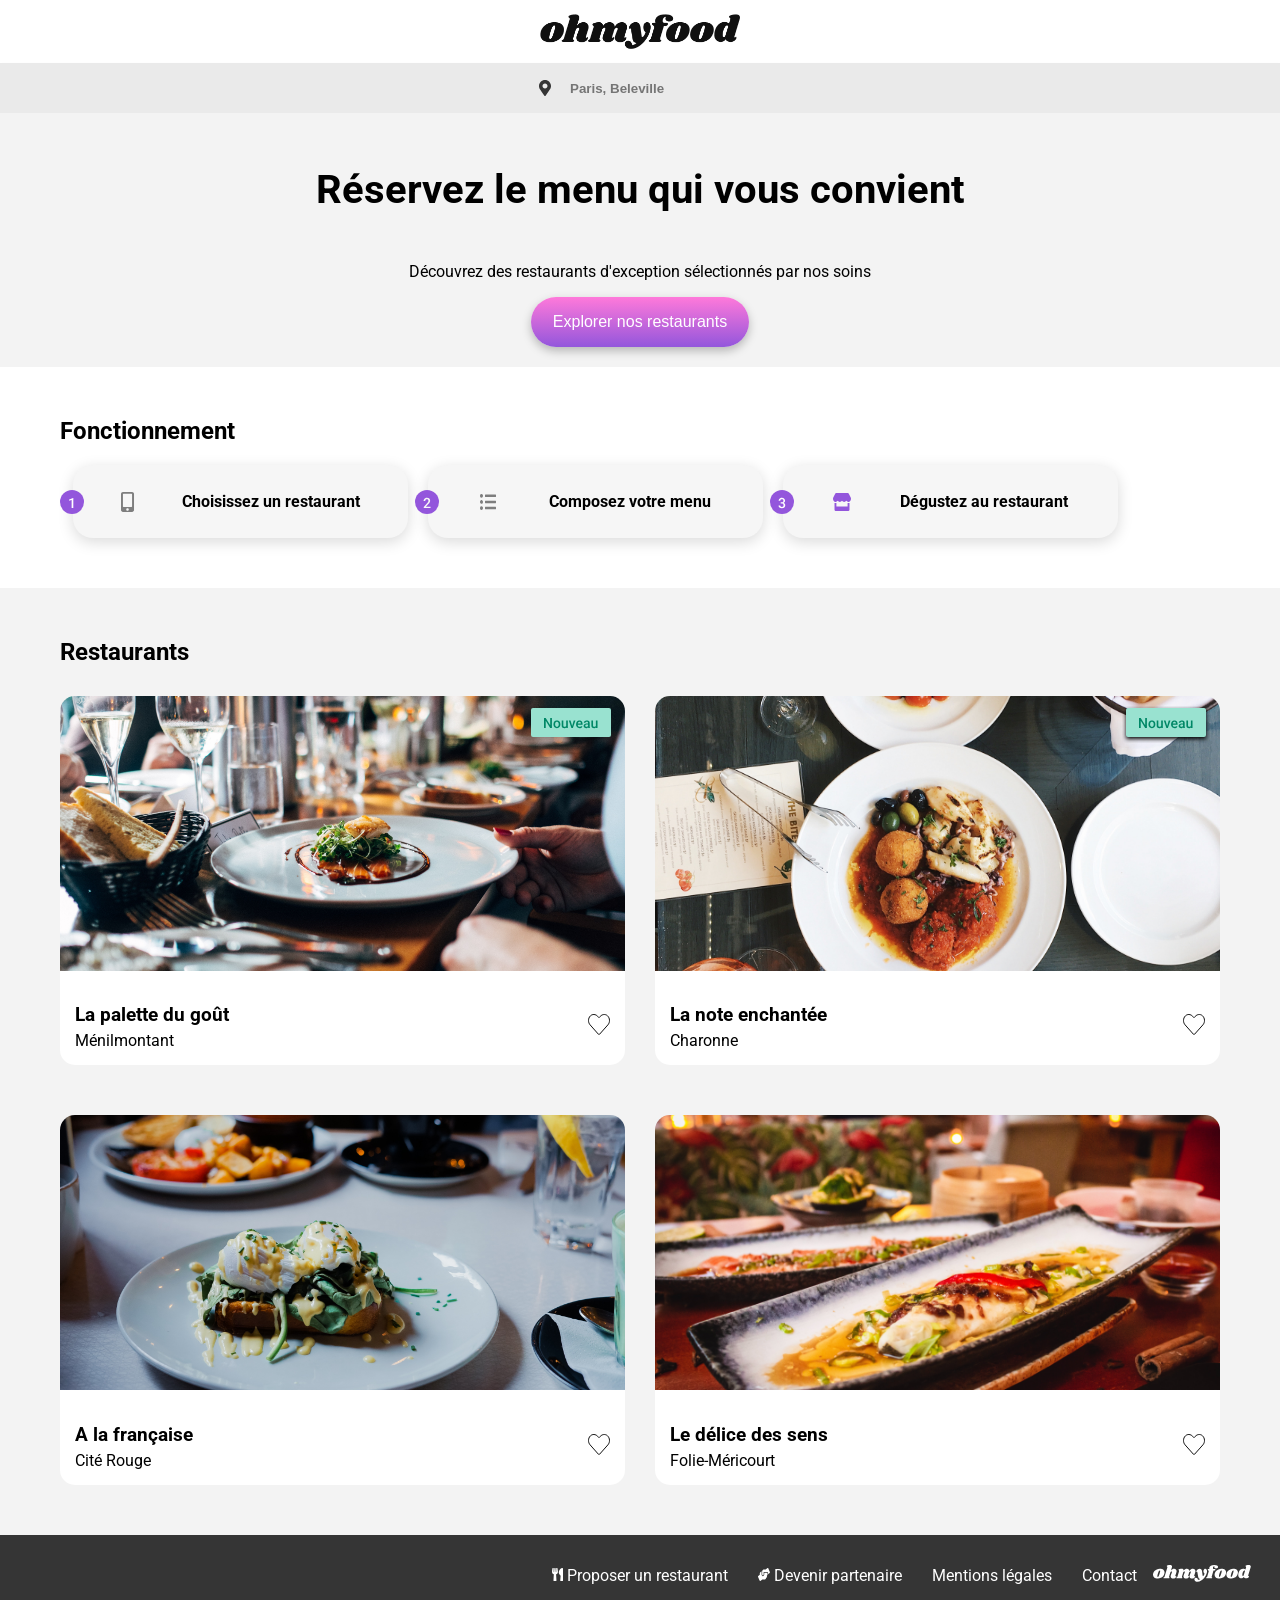
==== index.html @ 3f79062f "3e sauvegarde" ====
<!doctype html>
<html lang="fr">

<head>
  <meta charset="UTF-8">
  <meta name="viewport" content="width=device-width, initial-scale=1.0">

  <link rel="stylesheet" href="SASS/main.css">
  <link rel="preconnect" href="https://fonts.googleapis.com">
  <link rel="preconnect" href="https://fonts.gstatic.com" crossorigin>
  <link href="https://fonts.googleapis.com/css2?family=Roboto:wght@700&display=swap" rel="stylesheet">
  <title>Document</title>
</head>

<body>
  <div class="loader">
    <div class="spinner1"></div>
    <div class="spinner2"></div>
    <div class="spinner3"></div>
  </div>

  <header>
    <img src="assets/logo/ohmyfood.png" alt="ohmyfood">
  </header>
  <main>
    <section class="num-1">
      <form>
        <svg xmlns="http://www.w3.org/2000/svg" width="12" height="16" viewBox="0 0 12 16" fill="none">
          <path
            d="M5.38337 15.6772C0.842812 9.09472 0 8.41915 0 6C0 2.68628 2.68628 0 6 0C9.31372 0 12 2.68628 12 6C12 8.41915 11.1572 9.09472 6.61662 15.6772C6.31865 16.1076 5.68131 16.1076 5.38337 15.6772ZM6 8.5C7.38072 8.5 8.5 7.38072 8.5 6C8.5 4.61928 7.38072 3.5 6 3.5C4.61928 3.5 3.5 4.61928 3.5 6C3.5 7.38072 4.61928 8.5 6 8.5Z"
            fill="#353535" />
        </svg>

        <input type="text" placeholder="Paris, Beleville">
      </form>

      <div class="section1">
        <h1 class="titre-accueil">Réservez le menu qui vous convient</h1>
        <p>
          Découvrez des restaurants d'exception sélectionnés par nos soins
        </p>
        <button>Explorer nos restaurants</button>
      </div>
    </section>

    <section class="num-2">
      <div class="fonctionnement">
        <h2>Fonctionnement</h2>

        <div class="options">
          <div class="option">
            <svg class="notif" xmlns="http://www.w3.org/2000/svg" width="24" height="24" viewBox="0 0 24 24"
              fill="none">
              <circle cx="12" cy="12" r="12" fill="#9356DC" />
              <path d="M13.3113 18.0908H11.6355V9.99583L9.16335 10.8406V9.42108L13.0966 7.97381H13.3113V18.0908Z"
                fill="white" />
            </svg>

            <svg class="icone" xmlns="http://www.w3.org/2000/svg" width="14" height="20" viewBox="0 0 14 20"
              fill="none">
              <path
                d="M11.0659 0H1.95281C0.874696 0 0 0.835761 0 1.86589V18.0369C0 19.067 0.874696 19.9028 1.95281 19.9028H11.0659C12.144 19.9028 13.0187 19.067 13.0187 18.0369V1.86589C13.0187 0.835761 12.144 0 11.0659 0ZM6.50937 18.6589C5.78927 18.6589 5.2075 18.103 5.2075 17.4149C5.2075 16.7269 5.78927 16.171 6.50937 16.171C7.22947 16.171 7.81124 16.7269 7.81124 17.4149C7.81124 18.103 7.22947 18.6589 6.50937 18.6589ZM11.0659 14.4606C11.0659 14.7172 10.8462 14.9271 10.5777 14.9271H2.44101C2.1725 14.9271 1.95281 14.7172 1.95281 14.4606V2.33236C1.95281 2.0758 2.1725 1.86589 2.44101 1.86589H10.5777C10.8462 1.86589 11.0659 2.0758 11.0659 2.33236V14.4606Z"
                fill="#7E7E7E" />
            </svg>
            <p><strong>Choisissez un restaurant</strong></p>
          </div>

          <div class="option">
            <svg class="notif" xmlns="http://www.w3.org/2000/svg" width="24" height="24" viewBox="0 0 24 24"
              fill="none">
              <circle cx="12" cy="12" r="12" fill="#9356DC" />
              <path
                d="M15.5341 18.0908H8.75479V16.9344L12.1133 13.2712C12.598 12.7311 12.9419 12.281 13.1451 11.9209C13.3528 11.5562 13.4567 11.1915 13.4567 10.8268C13.4567 10.3467 13.3205 9.9589 13.0481 9.66344C12.7804 9.36799 12.418 9.22026 11.9609 9.22026C11.4162 9.22026 10.9938 9.38645 10.6937 9.71884C10.3936 10.0512 10.2436 10.5059 10.2436 11.083H8.5609C8.5609 10.469 8.6994 9.91735 8.97638 9.428C9.25799 8.93404 9.65732 8.55087 10.1744 8.2785C10.696 8.00613 11.2962 7.86994 11.9748 7.86994C12.9535 7.86994 13.7244 8.11692 14.2876 8.61088C14.8555 9.10023 15.1394 9.77885 15.1394 10.6468C15.1394 11.1499 14.9963 11.6785 14.7101 12.2325C14.4284 12.7819 13.9645 13.4074 13.3182 14.1091L10.853 16.7474H15.5341V18.0908Z"
                fill="#F7F7F7" />
            </svg>

            <svg class="icone" xmlns="http://www.w3.org/2000/svg" width="16" height="16" viewBox="0 0 16 16"
              fill="none">
              <path
                d="M1.5 0C1.20333 0 0.913319 0.107749 0.666645 0.309621C0.419972 0.511493 0.227713 0.798421 0.114181 1.13412C0.000649929 1.46982 -0.0290551 1.83922 0.0288228 2.1956C0.0867006 2.55197 0.229562 2.87933 0.439341 3.13626C0.649119 3.3932 0.916394 3.56817 1.20737 3.63906C1.49834 3.70995 1.79994 3.67356 2.07403 3.53451C2.34811 3.39546 2.58238 3.15999 2.74721 2.85786C2.91203 2.55574 3 2.20054 3 1.83718C3 1.34993 2.84197 0.882636 2.56066 0.538098C2.27936 0.19356 1.89783 0 1.5 0ZM1.5 6.12393C1.20333 6.12393 0.913319 6.23168 0.666645 6.43355C0.419972 6.63543 0.227713 6.92235 0.114181 7.25805C0.000649929 7.59376 -0.0290551 7.96315 0.0288228 8.31953C0.0867006 8.67591 0.229562 9.00326 0.439341 9.2602C0.649119 9.51713 0.916394 9.6921 1.20737 9.76299C1.49834 9.83388 1.79994 9.7975 2.07403 9.65845C2.34811 9.51939 2.58238 9.28392 2.74721 8.9818C2.91203 8.67967 3 8.32447 3 7.96111C3 7.47386 2.84197 7.00657 2.56066 6.66203C2.27936 6.31749 1.89783 6.12393 1.5 6.12393ZM1.5 12.2479C1.20333 12.2479 0.913319 12.3556 0.666645 12.5575C0.419972 12.7594 0.227713 13.0463 0.114181 13.382C0.000649929 13.7177 -0.0290551 14.0871 0.0288228 14.4435C0.0867006 14.7998 0.229562 15.1272 0.439341 15.3841C0.649119 15.6411 0.916394 15.816 1.20737 15.8869C1.49834 15.9578 1.79994 15.9214 2.07403 15.7824C2.34811 15.6433 2.58238 15.4079 2.74721 15.1057C2.91203 14.8036 3 14.4484 3 14.085C3 13.5978 2.84197 13.1305 2.56066 12.786C2.27936 12.4414 1.89783 12.2479 1.5 12.2479ZM15.5 12.8603H5.5C5.36739 12.8603 5.24022 12.9248 5.14645 13.0396C5.05268 13.1545 5 13.3102 5 13.4727V14.6974C5 14.8599 5.05268 15.0156 5.14645 15.1305C5.24022 15.2453 5.36739 15.3098 5.5 15.3098H15.5C15.6326 15.3098 15.7598 15.2453 15.8536 15.1305C15.9473 15.0156 16 14.8599 16 14.6974V13.4727C16 13.3102 15.9473 13.1545 15.8536 13.0396C15.7598 12.9248 15.6326 12.8603 15.5 12.8603ZM15.5 0.612393H5.5C5.36739 0.612393 5.24022 0.676913 5.14645 0.791759C5.05268 0.906605 5 1.06237 5 1.22479V2.44957C5 2.61199 5.05268 2.76775 5.14645 2.8826C5.24022 2.99745 5.36739 3.06197 5.5 3.06197H15.5C15.6326 3.06197 15.7598 2.99745 15.8536 2.8826C15.9473 2.76775 16 2.61199 16 2.44957V1.22479C16 1.06237 15.9473 0.906605 15.8536 0.791759C15.7598 0.676913 15.6326 0.612393 15.5 0.612393ZM15.5 6.73633H5.5C5.36739 6.73633 5.24022 6.80085 5.14645 6.91569C5.05268 7.03054 5 7.1863 5 7.34872V8.57351C5 8.73592 5.05268 8.89169 5.14645 9.00653C5.24022 9.12138 5.36739 9.1859 5.5 9.1859H15.5C15.6326 9.1859 15.7598 9.12138 15.8536 9.00653C15.9473 8.89169 16 8.73592 16 8.57351V7.34872C16 7.1863 15.9473 7.03054 15.8536 6.91569C15.7598 6.80085 15.6326 6.73633 15.5 6.73633Z"
                fill="#7E7E7E" />
            </svg>
            <p><strong>Composez votre menu</strong></p>
          </div>

          <div class="option">
            <svg class="notif" xmlns="http://www.w3.org/2000/svg" width="24" height="24" viewBox="0 0 24 24"
              fill="none">
              <circle cx="12" cy="12" r="12" fill="#9356DC" />
              <path
                d="M10.7006 12.2812H11.7255C12.2425 12.2766 12.6511 12.1427 12.9512 11.8796C13.2559 11.6165 13.4082 11.2356 13.4082 10.737C13.4082 10.2569 13.2813 9.88528 13.0273 9.62214C12.7781 9.35438 12.3949 9.2205 11.8778 9.2205C11.4254 9.2205 11.0538 9.35207 10.763 9.61521C10.4721 9.87373 10.3267 10.213 10.3267 10.6331H8.644C8.644 10.1161 8.78018 9.64522 9.05256 9.2205C9.32955 8.79579 9.71271 8.46571 10.2021 8.23027C10.696 7.99021 11.2477 7.87018 11.8571 7.87018C12.8635 7.87018 13.6529 8.12409 14.2253 8.6319C14.8024 9.1351 15.0909 9.8368 15.0909 10.737C15.0909 11.1894 14.9455 11.6165 14.6547 12.0181C14.3684 12.4151 13.9968 12.7152 13.5398 12.9183C14.0938 13.1076 14.5138 13.4053 14.8001 13.8116C15.0909 14.2178 15.2363 14.7026 15.2363 15.2658C15.2363 16.1706 14.9247 16.8908 14.3015 17.4263C13.6829 17.9618 12.8681 18.2296 11.8571 18.2296C10.8876 18.2296 10.0936 17.971 9.47496 17.454C8.85636 16.9369 8.54705 16.2491 8.54705 15.3904H10.2298C10.2298 15.8336 10.3775 16.1937 10.6729 16.4707C10.973 16.7477 11.3746 16.8862 11.8778 16.8862C12.3995 16.8862 12.8104 16.7477 13.1104 16.4707C13.4105 16.1937 13.5605 15.7921 13.5605 15.2658C13.5605 14.7349 13.4036 14.3263 13.0897 14.0401C12.7757 13.7539 12.3095 13.6108 11.6909 13.6108H10.7006V12.2812Z"
                fill="white" />
            </svg>

            <svg class="icone" xmlns="http://www.w3.org/2000/svg" width="18" height="18" viewBox="0 0 18 18"
              fill="none">
              <path
                d="M17.5914 4.14926L15.6947 0.52478C15.5252 0.199417 15.2242 0 14.9027 0H3.09613C2.77466 0 2.47365 0.199417 2.30415 0.52478L0.407495 4.14926C-0.571518 6.02098 0.296443 8.62389 2.12588 8.92127C2.25739 8.94226 2.39182 8.95275 2.52625 8.95275C3.39129 8.95275 4.15697 8.49794 4.683 7.79474C5.20904 8.49794 5.97764 8.95275 6.83976 8.95275C7.70479 8.95275 8.47047 8.49794 8.99651 7.79474C9.52254 8.49794 10.2911 8.95275 11.1533 8.95275C12.0183 8.95275 12.784 8.49794 13.31 7.79474C13.839 8.49794 14.6046 8.95275 15.4668 8.95275C15.6041 8.95275 15.7356 8.94226 15.8671 8.92127C17.7024 8.62739 18.5733 6.02448 17.5914 4.14926ZM15.4726 10.0758C15.1804 10.0758 14.891 10.0233 14.6105 9.94284V13.4344H3.38837V9.94284C3.10782 10.0198 2.8185 10.0758 2.52625 10.0758C2.35091 10.0758 2.17264 10.0618 2.00022 10.0338C1.83656 10.0058 1.67583 9.96033 1.52094 9.90786V16.793C1.52094 17.4122 1.93885 17.9125 2.45612 17.9125H15.5486C16.0659 17.9125 16.4838 17.4122 16.4838 16.793V9.90786C16.326 9.96383 16.1681 10.0093 16.0045 10.0338C15.8262 10.0618 15.6509 10.0758 15.4726 10.0758Z"
                fill="#9356DC" />
            </svg>
            <p><strong>Dégustez au restaurant</strong></p>
          </div>
        </div>
      </div>
    </section>

    <section class="num-3">
      <h2>Restaurants</h2>

      <div class="carte-restaurants">

        <div class="carte">

          <a href="menu-la-palette-du-goût.html" class="carte-lien">
            <div class="image-container">
              <img src="restaurants/menilmontant.jpg" alt="">

              <svg class="nouveau" xmlns="http://www.w3.org/2000/svg" width="88" height="37" viewBox="0 0 88 37"
                fill="none">
                <g filter="url(#filter0_d_335233_92)">
                  <rect x="4" y="2" width="80" height="29" rx="2" fill="#99E2D0" />
                </g>
                <path
                  d="M24.9067 12.0469V22H23.1909L18.727 14.8701V22H17.0112V12.0469H18.727L23.2045 19.1904V12.0469H24.9067ZM26.4721 18.3838V18.2266C26.4721 17.6934 26.5496 17.1989 26.7045 16.7432C26.8595 16.2829 27.0828 15.8841 27.3744 15.5469C27.6707 15.2051 28.0307 14.9408 28.4545 14.7539C28.8829 14.5625 29.366 14.4668 29.9037 14.4668C30.4461 14.4668 30.9291 14.5625 31.353 14.7539C31.7813 14.9408 32.1437 15.2051 32.4399 15.5469C32.7361 15.8841 32.9617 16.2829 33.1166 16.7432C33.2716 17.1989 33.3491 17.6934 33.3491 18.2266V18.3838C33.3491 18.917 33.2716 19.4115 33.1166 19.8672C32.9617 20.3229 32.7361 20.7217 32.4399 21.0635C32.1437 21.4007 31.7836 21.665 31.3598 21.8564C30.936 22.0433 30.4552 22.1367 29.9174 22.1367C29.3751 22.1367 28.8897 22.0433 28.4614 21.8564C28.0375 21.665 27.6775 21.4007 27.3813 21.0635C27.0851 20.7217 26.8595 20.3229 26.7045 19.8672C26.5496 19.4115 26.4721 18.917 26.4721 18.3838ZM28.1196 18.2266V18.3838C28.1196 18.7165 28.1537 19.0309 28.2221 19.3271C28.2905 19.6234 28.3976 19.8831 28.5434 20.1064C28.6892 20.3298 28.8761 20.5052 29.1039 20.6328C29.3318 20.7604 29.603 20.8242 29.9174 20.8242C30.2228 20.8242 30.4871 20.7604 30.7104 20.6328C30.9383 20.5052 31.1251 20.3298 31.2709 20.1064C31.4168 19.8831 31.5239 19.6234 31.5922 19.3271C31.6651 19.0309 31.7016 18.7165 31.7016 18.3838V18.2266C31.7016 17.8984 31.6651 17.5885 31.5922 17.2969C31.5239 17.0007 31.4145 16.7386 31.2641 16.5107C31.1183 16.2829 30.9314 16.1051 30.7036 15.9775C30.4802 15.8454 30.2136 15.7793 29.9037 15.7793C29.5938 15.7793 29.325 15.8454 29.0971 15.9775C28.8738 16.1051 28.6892 16.2829 28.5434 16.5107C28.3976 16.7386 28.2905 17.0007 28.2221 17.2969C28.1537 17.5885 28.1196 17.8984 28.1196 18.2266ZM39.1801 20.2568V14.6035H40.8344V22H39.2758L39.1801 20.2568ZM39.4125 18.7188L39.9662 18.7051C39.9662 19.2018 39.9116 19.6598 39.8022 20.0791C39.6928 20.4938 39.5242 20.8561 39.2963 21.166C39.0685 21.4714 38.7768 21.7106 38.4213 21.8838C38.0659 22.0524 37.6397 22.1367 37.143 22.1367C36.783 22.1367 36.4526 22.0843 36.1518 21.9795C35.851 21.8747 35.5912 21.7129 35.3725 21.4941C35.1583 21.2754 34.992 20.9906 34.8735 20.6396C34.755 20.2887 34.6957 19.8695 34.6957 19.3818V14.6035H36.3432V19.3955C36.3432 19.6644 36.3751 19.89 36.4389 20.0723C36.5027 20.25 36.5893 20.3936 36.6987 20.5029C36.808 20.6123 36.9356 20.6898 37.0815 20.7354C37.2273 20.7809 37.3823 20.8037 37.5463 20.8037C38.0157 20.8037 38.3849 20.7126 38.6537 20.5303C38.9272 20.3434 39.1209 20.0928 39.2348 19.7783C39.3533 19.4639 39.4125 19.1107 39.4125 18.7188ZM44.9291 20.6943L46.7407 14.6035H48.4496L45.8793 22H44.8129L44.9291 20.6943ZM43.5414 14.6035L45.3871 20.7217L45.476 22H44.4096L41.8256 14.6035H43.5414ZM52.6332 22.1367C52.0864 22.1367 51.5919 22.0479 51.1498 21.8701C50.7123 21.6878 50.3386 21.4349 50.0287 21.1113C49.7234 20.7878 49.4887 20.4072 49.3246 19.9697C49.1606 19.5322 49.0786 19.0605 49.0786 18.5547V18.2812C49.0786 17.7025 49.1629 17.1784 49.3315 16.709C49.5001 16.2396 49.7348 15.8385 50.0356 15.5059C50.3364 15.1686 50.6918 14.9111 51.102 14.7334C51.5121 14.5557 51.9565 14.4668 52.435 14.4668C52.9636 14.4668 53.4262 14.5557 53.8227 14.7334C54.2192 14.9111 54.5473 15.1618 54.8071 15.4854C55.0714 15.8044 55.2674 16.1849 55.395 16.627C55.5271 17.069 55.5932 17.5566 55.5932 18.0898V18.7939H49.8784V17.6113H53.9662V17.4814C53.9571 17.1852 53.8979 16.9072 53.7885 16.6475C53.6837 16.3877 53.5219 16.1781 53.3032 16.0186C53.0844 15.859 52.7927 15.7793 52.4282 15.7793C52.1547 15.7793 51.9109 15.8385 51.6967 15.957C51.4871 16.071 51.3116 16.2373 51.1703 16.4561C51.0291 16.6748 50.9197 16.9391 50.8422 17.249C50.7693 17.5544 50.7328 17.8984 50.7328 18.2812V18.5547C50.7328 18.8783 50.7761 19.179 50.8627 19.457C50.9539 19.7305 51.086 19.9697 51.2592 20.1748C51.4324 20.3799 51.642 20.5417 51.8881 20.6602C52.1342 20.7741 52.4145 20.8311 52.7289 20.8311C53.1254 20.8311 53.4786 20.7513 53.7885 20.5918C54.0984 20.4323 54.3673 20.2067 54.5952 19.915L55.4633 20.7559C55.3038 20.9883 55.0965 21.2116 54.8412 21.4258C54.586 21.6354 54.2739 21.8063 53.9047 21.9385C53.5401 22.0706 53.1163 22.1367 52.6332 22.1367ZM61.0483 20.5166V16.9893C61.0483 16.7249 61.0004 16.4971 60.9047 16.3057C60.809 16.1143 60.6632 15.9661 60.4672 15.8613C60.2758 15.7565 60.0343 15.7041 59.7426 15.7041C59.4737 15.7041 59.2413 15.7497 59.0453 15.8408C58.8494 15.932 58.6967 16.055 58.5873 16.21C58.478 16.3649 58.4233 16.5404 58.4233 16.7363H56.7827C56.7827 16.4447 56.8533 16.1621 56.9946 15.8887C57.1358 15.6152 57.3409 15.3714 57.6098 15.1572C57.8787 14.943 58.2 14.7744 58.5737 14.6514C58.9474 14.5283 59.3666 14.4668 59.8315 14.4668C60.3875 14.4668 60.8797 14.5602 61.308 14.7471C61.741 14.9339 62.0805 15.2165 62.3266 15.5947C62.5773 15.9684 62.7026 16.4378 62.7026 17.0029V20.291C62.7026 20.6283 62.7254 20.9313 62.7709 21.2002C62.8211 21.4645 62.8917 21.6947 62.9828 21.8906V22H61.2944C61.2169 21.8223 61.1554 21.5967 61.1098 21.3232C61.0688 21.0452 61.0483 20.7764 61.0483 20.5166ZM61.2875 17.502L61.3012 18.5205H60.1186C59.8133 18.5205 59.5444 18.5501 59.312 18.6094C59.0795 18.6641 58.8858 18.7461 58.7309 18.8555C58.5759 18.9648 58.4597 19.097 58.3823 19.252C58.3048 19.4069 58.2661 19.5824 58.2661 19.7783C58.2661 19.9743 58.3116 20.1543 58.4028 20.3184C58.4939 20.4779 58.6261 20.6032 58.7993 20.6943C58.977 20.7855 59.1912 20.8311 59.4418 20.8311C59.7791 20.8311 60.073 20.7627 60.3237 20.626C60.5789 20.4847 60.7794 20.3138 60.9252 20.1133C61.0711 19.9082 61.1485 19.7145 61.1577 19.5322L61.6909 20.2637C61.6362 20.4505 61.5427 20.651 61.4106 20.8652C61.2784 21.0794 61.1052 21.2845 60.8911 21.4805C60.6814 21.6719 60.4285 21.8291 60.1323 21.9521C59.8406 22.0752 59.5034 22.1367 59.1205 22.1367C58.6375 22.1367 58.2068 22.041 57.8286 21.8496C57.4503 21.6536 57.1541 21.3916 56.9399 21.0635C56.7257 20.7308 56.6186 20.3548 56.6186 19.9355C56.6186 19.5436 56.6915 19.1973 56.8373 18.8965C56.9877 18.5911 57.2065 18.3359 57.4936 18.1309C57.7853 17.9258 58.1407 17.7708 58.56 17.666C58.9793 17.5566 59.4578 17.502 59.9955 17.502H61.2875ZM68.8754 20.2568V14.6035H70.5297V22H68.9711L68.8754 20.2568ZM69.1078 18.7188L69.6616 18.7051C69.6616 19.2018 69.6069 19.6598 69.4975 20.0791C69.3881 20.4938 69.2195 20.8561 68.9916 21.166C68.7638 21.4714 68.4721 21.7106 68.1166 21.8838C67.7612 22.0524 67.3351 22.1367 66.8383 22.1367C66.4783 22.1367 66.1479 22.0843 65.8471 21.9795C65.5463 21.8747 65.2866 21.7129 65.0678 21.4941C64.8536 21.2754 64.6873 20.9906 64.5688 20.6396C64.4503 20.2887 64.3911 19.8695 64.3911 19.3818V14.6035H66.0385V19.3955C66.0385 19.6644 66.0704 19.89 66.1342 20.0723C66.198 20.25 66.2846 20.3936 66.394 20.5029C66.5034 20.6123 66.631 20.6898 66.7768 20.7354C66.9226 20.7809 67.0776 20.8037 67.2416 20.8037C67.711 20.8037 68.0802 20.7126 68.3491 20.5303C68.6225 20.3434 68.8162 20.0928 68.9301 19.7783C69.0486 19.4639 69.1078 19.1107 69.1078 18.7188Z"
                  fill="#008766" />
                <defs>
                  <filter id="filter0_d_335233_92" x="0" y="0" width="88" height="37" filterUnits="userSpaceOnUse"
                    color-interpolation-filters="sRGB">
                    <feFlood flood-opacity="0" result="BackgroundImageFix" />
                    <feColorMatrix in="SourceAlpha" type="matrix" values="0 0 0 0 0 0 0 0 0 0 0 0 0 0 0 0 0 0 127 0"
                      result="hardAlpha" />
                    <feOffset dy="2" />
                    <feGaussianBlur stdDeviation="2" />
                    <feColorMatrix type="matrix" values="0 0 0 0 0 0 0 0 0 0 0 0 0 0 0 0 0 0 0.15 0" />
                    <feBlend mode="normal" in2="BackgroundImageFix" result="effect1_dropShadow_335233_92" />
                    <feBlend mode="normal" in="SourceGraphic" in2="effect1_dropShadow_335233_92" result="shape" />
                  </filter>
                </defs>
              </svg>
            </div>

            <div class="carte-infos">
              <div class="carte-texte">
                <h3>La palette du goût</h3>
                <p>Ménilmontant</p>
              </div>
            </div>
          </a>

          <!-- Cœur indépendant du lien -->
          <div class="heart">
            <input type="checkbox" id="heart0">

            <label for="heart0">
              <svg class="heart-empty" xmlns="http://www.w3.org/2000/svg" width="22" height="21" viewBox="0 0 22 21"
                fill="none">
                <path
                  d="M12.2207 2.40527C14.1599 0.222558 17.2057 -0.147219 19.3223 1.62402L19.5244 1.80176C22.0187 4.12419 22.1558 8.32368 19.9121 10.8496L11.5977 20.2148C11.2807 20.5716 10.8021 20.5941 10.4648 20.2822L10.3994 20.2148L2.08496 10.8496C-0.0847856 8.40259 -0.0235333 4.38556 2.25 2.02539L2.47656 1.80176C4.53112 -0.108075 7.5843 0.134683 9.58887 2.19922L9.78027 2.40527L10.627 3.35742L11.001 3.77734L11.374 3.35742L12.2207 2.40527Z"
                  stroke="#101010" />
              </svg>

              <svg class="heart-full" xmlns="http://www.w3.org/2000/svg" width="22" height="21" viewBox="0 0 22 21"
                fill="none">
                <path
                  d="M19.865 1.43593C17.5103 -0.753131 14.0083 -0.359381 11.847 2.07343L11.0005 3.02499L10.154 2.07343C7.99701 -0.359381 4.49076 -0.753131 2.13607 1.43593C-0.562363 3.94843 -0.704161 8.45781 1.71068 11.1812L10.0251 20.5469C10.5622 21.1516 11.4345 21.1516 11.9716 20.5469L20.2861 11.1812C22.7052 8.45781 22.5634 3.94843 19.865 1.43593Z"
                  fill="url(#paint0_linear_335233_100)" />
                <defs>
                  <linearGradient id="paint0_linear_335233_100" x1="11.0002" y1="-5.4601" x2="3.43443" y2="27.9923"
                    gradientUnits="userSpaceOnUse">
                    <stop stop-color="#9356DC" />
                    <stop offset="1" stop-color="#FF79DA" />
                  </linearGradient>
                </defs>
              </svg>
            </label>
          </div>

        </div>


        <div class="carte">

          <a href="menu-la-note-enchantee.html" class="carte-lien">
            <div class="image-container">
              <img src="restaurants/charonne.jpg" alt="">

              <svg class="nouveau" xmlns="http://www.w3.org/2000/svg" width="88" height="37" viewBox="0 0 88 37"
                fill="none">
                <g filter="url(#filter0_d_335233_92_2)">
                  <rect x="4" y="2" width="80" height="29" rx="2" fill="#99E2D0" />
                </g>
                <path
                  d="M24.9067 12.0469V22H23.1909L18.727 14.8701V22H17.0112V12.0469H18.727L23.2045 19.1904V12.0469H24.9067ZM26.4721 18.3838V18.2266C26.4721 17.6934 26.5496 17.1989 26.7045 16.7432C26.8595 16.2829 27.0828 15.8841 27.3744 15.5469C27.6707 15.2051 28.0307 14.9408 28.4545 14.7539C28.8829 14.5625 29.366 14.4668 29.9037 14.4668C30.4461 14.4668 30.9291 14.5625 31.353 14.7539C31.7813 14.9408 32.1437 15.2051 32.4399 15.5469C32.7361 15.8841 32.9617 16.2829 33.1166 16.7432C33.2716 17.1989 33.3491 17.6934 33.3491 18.2266V18.3838C33.3491 18.917 33.2716 19.4115 33.1166 19.8672C32.9617 20.3229 32.7361 20.7217 32.4399 21.0635C32.1437 21.4007 31.7836 21.665 31.3598 21.8564C30.936 22.0433 30.4552 22.1367 29.9174 22.1367C29.3751 22.1367 28.8897 22.0433 28.4614 21.8564C28.0375 21.665 27.6775 21.4007 27.3813 21.0635C27.0851 20.7217 26.8595 20.3229 26.7045 19.8672C26.5496 19.4115 26.4721 18.917 26.4721 18.3838ZM28.1196 18.2266V18.3838C28.1196 18.7165 28.1537 19.0309 28.2221 19.3271C28.2905 19.6234 28.3976 19.8831 28.5434 20.1064C28.6892 20.3298 28.8761 20.5052 29.1039 20.6328C29.3318 20.7604 29.603 20.8242 29.9174 20.8242C30.2228 20.8242 30.4871 20.7604 30.7104 20.6328C30.9383 20.5052 31.1251 20.3298 31.2709 20.1064C31.4168 19.8831 31.5239 19.6234 31.5922 19.3271C31.6651 19.0309 31.7016 18.7165 31.7016 18.3838V18.2266C31.7016 17.8984 31.6651 17.5885 31.5922 17.2969C31.5239 17.0007 31.4145 16.7386 31.2641 16.5107C31.1183 16.2829 30.9314 16.1051 30.7036 15.9775C30.4802 15.8454 30.2136 15.7793 29.9037 15.7793C29.5938 15.7793 29.325 15.8385 29.0971 15.9775C28.8738 16.1051 28.6892 16.2373 28.5434 16.5107C28.3976 16.7386 28.2905 17.0007 28.2221 17.2969C28.1537 17.5544 28.1196 17.8984 28.1196 18.2266ZM39.1801 20.2568V14.6035H40.8344V22H39.2758L39.1801 20.2568ZM39.4125 18.7188L39.9662 18.7051C39.9662 19.2018 39.9116 19.6598 39.8022 20.0791C39.6928 20.4938 39.5242 20.8561 39.2963 21.166C39.0685 21.4714 38.7768 21.7106 38.4213 21.8838C38.0659 22.0524 37.6397 22.1367 37.143 22.1367C36.783 22.1367 36.4526 22.0843 36.1518 21.9795C35.851 21.8747 35.5912 21.7129 35.3725 21.4941C35.1583 21.2754 34.992 20.9906 34.8735 20.6396C34.755 20.2887 34.6957 19.8695 34.6957 19.3818V14.6035H36.3432V19.3955C36.3432 19.6644 36.3751 19.89 36.4389 20.0723C36.5027 20.25 36.5893 20.3936 36.6987 20.5029C36.808 20.6123 36.9356 20.6898 37.0815 20.7354C37.2273 20.7809 37.3823 20.8037 37.5463 20.8037C38.0157 20.8037 38.3849 20.7126 38.6537 20.5303C38.9272 20.3434 39.1209 20.0928 39.2348 19.7783C39.3533 19.4639 39.4125 19.1107 39.4125 18.7188ZM44.9291 20.6943L46.7407 14.6035H48.4496L45.8793 22H44.8129L44.9291 20.6943ZM43.5414 14.6035L45.3871 20.7217L45.476 22H44.4096L41.8256 14.6035H43.5414ZM52.6332 22.1367C52.0864 22.1367 51.5919 22.0479 51.1498 21.8701C50.7123 21.6878 50.3386 21.4349 50.0287 21.1113C49.7234 20.7878 49.4887 20.4072 49.3246 19.9697C49.1606 19.5322 49.0786 19.0605 49.0786 18.5547V18.2812C49.0786 17.7025 49.1629 17.1784 49.3315 16.709C49.5001 16.2396 49.7348 15.8385 50.0356 15.5059C50.3364 15.1686 50.6918 14.9111 51.102 14.7334C51.5121 14.5557 51.9565 14.4668 52.435 14.4668C52.9636 14.4668 53.4262 14.5557 53.8227 14.7334C54.2192 14.9111 54.5473 15.1618 54.8071 15.4854C55.0714 15.8044 55.2674 16.1849 55.395 16.627C55.5271 17.069 55.5932 17.5566 55.5932 18.0898V18.7939H49.8784V17.6113H53.9662V17.4814C53.9571 17.1852 53.8979 16.9072 53.7885 16.6475C53.6837 16.3877 53.5219 16.1781 53.3032 16.0186C53.0844 15.859 52.7927 15.7793 52.4282 15.7793C52.1547 15.7793 51.9109 15.8385 51.6967 15.957C51.4871 16.071 51.3116 16.2373 51.1703 16.4561C51.0291 16.6748 50.9197 16.9391 50.8422 17.249C50.7693 17.5544 50.7328 17.8984 50.7328 18.2812V18.5547C50.7328 18.8783 50.7761 19.179 50.8627 19.457C50.9539 19.7305 51.086 19.9697 51.2592 20.1748C51.4324 20.3799 51.642 20.5417 51.8881 20.6602C52.1342 20.7741 52.4145 20.8311 52.7289 20.8311C53.1254 20.8311 53.4786 20.7513 53.7885 20.5918C54.0984 20.4323 54.3673 20.2067 54.5952 19.915L55.4633 20.7559C55.3038 20.9883 55.0965 21.2116 54.8412 21.4258C54.586 21.6354 54.2739 21.8063 53.9047 21.9385C53.5401 22.0706 53.1163 22.1367 52.6332 22.1367ZM61.0483 20.5166V16.9893C61.0483 16.7249 61.0004 16.4971 60.9047 16.3057C60.809 16.1143 60.6632 15.9661 60.4672 15.8613C60.2758 15.7565 60.0343 15.7041 59.7426 15.7041C59.4737 15.7041 59.2413 15.7497 59.0453 15.8408C58.8494 15.932 58.6967 16.055 58.5873 16.21C58.478 16.3649 58.4233 16.5404 58.4233 16.7363H56.7827C56.7827 16.4447 56.8533 16.1621 56.9946 15.8887C57.1358 15.6152 57.3409 15.3714 57.6098 15.1572C57.8787 14.943 58.2 14.7744 58.5737 14.6514C58.9474 14.5283 59.3666 14.4668 59.8315 14.4668C60.3875 14.4668 60.8797 14.5602 61.308 14.7471C61.741 14.9339 62.0805 15.2165 62.3266 15.5947C62.5773 15.9684 62.7026 16.4378 62.7026 17.0029V20.291C62.7026 20.6283 62.7254 20.9313 62.7709 21.2002C62.8211 21.4645 62.8917 21.6947 62.9828 21.8906V22H61.2944C61.2169 21.8223 61.1554 21.5967 61.1098 21.3232C61.0688 21.0452 61.0483 20.7764 61.0483 20.5166ZM61.2875 17.502L61.3012 18.5205H60.1186C59.8133 18.5205 59.5444 18.5501 59.312 18.6094C59.0795 18.6641 58.8858 18.7461 58.7309 18.8555C58.5759 18.9648 58.4597 19.097 58.3823 19.252C58.3048 19.4069 58.2661 19.5824 58.2661 19.7783C58.2661 19.9743 58.3116 20.1543 58.4028 20.3184C58.4939 20.4779 58.6261 20.6032 58.7993 20.6943C58.977 20.7855 59.1912 20.8311 59.4418 20.8311C59.7791 20.8311 60.073 20.7627 60.3237 20.626C60.5789 20.4847 60.7794 20.3138 60.9252 20.1133C61.0711 19.9082 61.1485 19.7145 61.1577 19.5322L61.6909 20.2637C61.6362 20.4505 61.5427 20.651 61.4106 20.8652C61.2784 21.0794 61.1052 21.2845 60.8911 21.4805C60.6814 21.6719 60.4285 21.8291 60.1323 21.9521C59.8406 22.0752 59.5034 22.1367 59.1205 22.1367C58.6375 22.1367 58.2068 22.041 57.8286 21.8496C57.4503 21.6536 57.1541 21.3916 56.9399 21.0635C56.7257 20.7308 56.6186 20.3548 56.6186 19.9355C56.6186 19.5436 56.6915 19.1973 56.8373 18.8965C56.9877 18.5911 57.2065 18.3359 57.4936 18.1309C57.7853 17.9258 58.1407 17.7708 58.56 17.666C58.9793 17.5566 59.4578 17.502 59.9955 17.502H61.2875ZM68.8754 20.2568V14.6035H70.5297V22H68.9711L68.8754 20.2568ZM69.1078 18.7188L69.6616 18.7051C69.6616 19.2018 69.6069 19.6598 69.4975 20.0791C69.3881 20.4938 69.2195 20.8561 68.9916 21.166C68.7638 21.4714 68.4721 21.7106 68.1166 21.8838C67.7612 22.0524 67.3351 22.1367 66.8383 22.1367C66.4783 22.1367 66.1479 22.0843 65.8471 21.9795C65.5463 21.8747 65.2866 21.7129 65.0678 21.4941C64.8536 21.2754 64.6873 20.9906 64.5688 20.6396C64.4503 20.2887 64.3911 19.8695 64.3911 19.3818V14.6035H66.0385V19.3955C66.0385 19.6644 66.0704 19.89 66.1342 20.0723C66.198 20.25 66.2846 20.3936 66.394 20.5029C66.5034 20.6123 66.631 20.6898 66.7768 20.7354C66.9226 20.7809 67.0776 20.8037 67.2416 20.8037C67.711 20.8037 68.0802 20.7126 68.3491 20.5303C68.6225 20.3434 68.8162 20.0928 68.9301 19.7783C69.0486 19.4639 69.1078 19.1107 69.1078 18.7188Z"
                  fill="#008766" />
                <defs>
                  <filter id="filter0_d_335233_92_2" x="0" y="0" width="88" height="37" filterUnits="userSpaceOnUse"
                    color-interpolation-filters="sRGB">
                    <feFlood flood-opacity="0" result="BackgroundImageFix" />
                    <feColorMatrix in="SourceAlpha" type="matrix" values="0 0 0 0 0 0 0 0 0 0 0 0 0 0 0 0 0 0 127 0"
                      result="hardAlpha" />
                    <feOffset dy="2" />
                    <feGaussianBlur stdDeviation="2" />
                    <feColorMatrix type="matrix" values="0 0 0 0 0 0 0 0 0 0 0 0 0 0 0 0 0 0.15 0" />
                    <feBlend mode="normal" in2="BackgroundImageFix" result="effect1_dropShadow_335233_92" />
                    <feBlend mode="normal" in="SourceGraphic" in2="effect1_dropShadow_335233_92" result="shape" />
                  </filter>
                </defs>
              </svg>
            </div>

            <div class="carte-infos">
              <div class="carte-texte">
                <h3>La note enchantée</h3>
                <p>Charonne</p>
              </div>
            </div>
          </a>

          <!-- Cœur indépendant du lien -->
          <div class="heart">
            <input type="checkbox" id="heart1">

            <label for="heart1">
              <svg class="heart-empty" xmlns="http://www.w3.org/2000/svg" width="22" height="21" viewBox="0 0 22 21"
                fill="none">
                <path
                  d="M12.2207 2.40527C14.1599 0.222558 17.2057 -0.147219 19.3223 1.62402L19.5244 1.80176C22.0187 4.12419 22.1558 8.32368 19.9121 10.8496L11.5977 20.2148C11.2807 20.5716 10.8021 20.5941 10.4648 20.2822L10.3994 20.2148L2.08496 10.8496C-0.0847856 8.40259 -0.0235333 4.38556 2.25 2.02539L2.47656 1.80176C4.53112 -0.108075 7.5843 0.134683 9.58887 2.19922L9.78027 2.40527L10.627 3.35742L11.001 3.77734L11.374 3.35742L12.2207 2.40527Z"
                  stroke="#101010" />
              </svg>

              <svg class="heart-full" xmlns="http://www.w3.org/2000/svg" width="22" height="21" viewBox="0 0 22 21"
                fill="none">
                <path
                  d="M19.865 1.43593C17.5103 -0.753131 14.0083 -0.359381 11.847 2.07343L11.0005 3.02499L10.154 2.07343C7.99701 -0.359381 4.49076 -0.753131 2.13607 1.43593C-0.562363 3.94843 -0.704161 8.45781 1.71068 11.1812L10.0251 20.5469C10.5622 21.1516 11.4345 21.1516 11.9716 20.5469L20.2861 11.1812C22.7052 8.45781 22.5634 3.94843 19.865 1.43593Z"
                  fill="url(#paint0_linear_335233_100_2)" />
                <defs>
                  <linearGradient id="paint0_linear_335233_100_2" x1="11.0002" y1="-5.4601" x2="3.43443" y2="27.9923"
                    gradientUnits="userSpaceOnUse">
                    <stop stop-color="#9356DC" />
                    <stop offset="1" stop-color="#FF79DA" />
                  </linearGradient>
                </defs>
              </svg>
            </label>
          </div>

        </div>

        <div class="carte">

          <a href="menu-a-la-francaise.html" class="carte-lien">
            <div class="image-container">
              <img src="restaurants/cite_rouge.jpg" alt="">
            </div>

            <div class="carte-infos">
              <div class="carte-texte">
                <h3>A la française</h3>
                <p>Cité Rouge</p>
              </div>
            </div>
          </a>

          <!-- Cœur indépendant du lien -->
          <div class="heart">
            <input type="checkbox" id="heart2">

            <label for="heart2">
              <svg class="heart-empty" xmlns="http://www.w3.org/2000/svg" width="22" height="21" viewBox="0 0 22 21"
                fill="none">
                <path
                  d="M12.2207 2.40527C14.1599 0.222558 17.2057 -0.147219 19.3223 1.62402L19.5244 1.80176C22.0187 4.12419 22.1558 8.32368 19.9121 10.8496L11.5977 20.2148C11.2807 20.5716 10.8021 20.5941 10.4648 20.2822L10.3994 20.2148L2.08496 10.8496C-0.0847856 8.40259 -0.0235333 4.38556 2.25 2.02539L2.47656 1.80176C4.53112 -0.108075 7.5843 0.134683 9.58887 2.19922L9.78027 2.40527L10.627 3.35742L11.001 3.77734L11.374 3.35742L12.2207 2.40527Z"
                  stroke="#101010" />
              </svg>

              <svg class="heart-full" xmlns="http://www.w3.org/2000/svg" width="22" height="21" viewBox="0 0 22 21"
                fill="none">
                <path
                  d="M19.865 1.43593C17.5103 -0.753131 14.0083 -0.359381 11.847 2.07343L11.0005 3.02499L10.154 2.07343C7.99701 -0.359381 4.49076 -0.753131 2.13607 1.43593C-0.562363 3.94843 -0.704161 8.45781 1.71068 11.1812L10.0251 20.5469C10.5622 21.1516 11.4345 21.1516 11.9716 20.5469L20.2861 11.1812C22.7052 8.45781 22.5634 3.94843 19.865 1.43593Z"
                  fill="url(#paint0_linear_335233_100)" />
                <defs>
                  <linearGradient id="paint0_linear_335233_100_3" x1="11.0002" y1="-5.4601" x2="3.43443" y2="27.9923"
                    gradientUnits="userSpaceOnUse">
                    <stop stop-color="#9356DC" />
                    <stop offset="1" stop-color="#FF79DA" />
                  </linearGradient>
                </defs>
              </svg>
            </label>
          </div>

        </div>

        <div class="carte">

          <a href="menu-le-delice-des-sens.html" class="carte-lien">
            <div class="image-container">
              <img src="restaurants/folie_mericourt.jpg" alt="">
            </div>

            <div class="carte-infos">
              <div class="carte-texte">
                <h3>Le délice des sens</h3>
                <p>Folie-Méricourt</p>
              </div>
            </div>
          </a>

          <!-- Cœur indépendant du lien -->
          <div class="heart">
            <input type="checkbox" id="heart3">

            <label for="heart3">
              <svg class="heart-empty" xmlns="http://www.w3.org/2000/svg" width="22" height="21" viewBox="0 0 22 21"
                fill="none">
                <path
                  d="M12.2207 2.40527C14.1599 0.222558 17.2057 -0.147219 19.3223 1.62402L19.5244 1.80176C22.0187 4.12419 22.1558 8.32368 19.9121 10.8496L11.5977 20.2148C11.2807 20.5716 10.8021 20.5941 10.4648 20.2822L10.3994 20.2148L2.08496 10.8496C-0.0847856 8.40259 -0.0235333 4.38556 2.25 2.02539L2.47656 1.80176C4.53112 -0.108075 7.5843 0.134683 9.58887 2.19922L9.78027 2.40527L10.627 3.35742L11.001 3.77734L11.374 3.35742L12.2207 2.40527Z"
                  stroke="#101010" />
              </svg>

              <svg class="heart-full" xmlns="http://www.w3.org/2000/svg" width="22" height="21" viewBox="0 0 22 21"
                fill="none">
                <path
                  d="M19.865 1.43593C17.5103 -0.753131 14.0083 -0.359381 11.847 2.07343L11.0005 3.02499L10.154 2.07343C7.99701 -0.359381 4.49076 -0.753131 2.13607 1.43593C-0.562363 3.94843 -0.704161 8.45781 1.71068 11.1812L10.0251 20.5469C10.5622 21.1516 11.4345 21.1516 11.9716 20.5469L20.2861 11.1812C22.7052 8.45781 22.5634 3.94843 19.865 1.43593Z"
                  fill="url(#paint0_linear_335233_100)" />
                <defs>
                  <linearGradient id="paint0_linear_335233_100_4" x1="11.0002" y1="-5.4601" x2="3.43443" y2="27.9923"
                    gradientUnits="userSpaceOnUse">
                    <stop stop-color="#9356DC" />
                    <stop offset="1" stop-color="#FF79DA" />
                  </linearGradient>
                </defs>
              </svg>
            </label>
          </div>

        </div>
      </div>
    </section>
  </main>
  <footer>
    <div class="footer-container">
      <div>
        <svg xmlns="http://www.w3.org/2000/svg" width="98" height="17" viewBox="0 0 98 17" fill="none">
          <path
            d="M6.78595 3.78C8.41795 3.78 9.61795 4.11 10.3859 4.77C11.1659 5.43 11.5559 6.294 11.5559 7.362C11.5559 7.722 11.5079 8.124 11.4119 8.568C11.1839 9.552 10.7579 10.416 10.1339 11.16C9.50995 11.892 8.74195 12.462 7.82995 12.87C6.92995 13.266 5.95195 13.464 4.89595 13.464C3.22795 13.464 1.99195 13.134 1.18795 12.474C0.395946 11.802 -5.36982e-05 10.914 -5.36982e-05 9.81C-5.36982e-05 9.438 0.0479463 9.024 0.143946 8.568C0.371946 7.632 0.803946 6.804 1.43995 6.084C2.08795 5.352 2.87395 4.788 3.79795 4.392C4.73395 3.984 5.72995 3.78 6.78595 3.78ZM6.73195 5.382C6.47995 5.382 6.20995 5.61 5.92195 6.066C5.64595 6.51 5.31595 7.356 4.93195 8.604C4.54795 9.852 4.35595 10.728 4.35595 11.232C4.35595 11.496 4.39795 11.676 4.48195 11.772C4.56595 11.856 4.67995 11.898 4.82395 11.898C5.07595 11.922 5.33395 11.706 5.59795 11.25C5.87395 10.794 6.21595 9.906 6.62395 8.586C6.99595 7.422 7.18195 6.576 7.18195 6.048C7.18195 5.796 7.13995 5.622 7.05595 5.526C6.98395 5.43 6.87595 5.382 6.73195 5.382ZM22.3149 10.818C22.2909 10.866 22.2789 10.938 22.2789 11.034C22.2789 11.118 22.2969 11.184 22.3329 11.232C22.3809 11.28 22.4409 11.304 22.5129 11.304C22.6569 11.304 22.7769 11.244 22.8729 11.124C22.9809 10.992 23.0529 10.926 23.0889 10.926C23.1489 10.926 23.1969 10.968 23.2329 11.052C23.2689 11.124 23.2869 11.214 23.2869 11.322C23.2989 11.67 23.1849 12.012 22.9449 12.348C22.7049 12.672 22.3509 12.942 21.8829 13.158C21.4269 13.362 20.8749 13.464 20.2269 13.464C19.4349 13.464 18.8049 13.284 18.3369 12.924C17.8689 12.552 17.6289 12.06 17.6169 11.448C17.6169 11.004 17.7249 10.506 17.9409 9.954L18.9309 7.362C18.9909 7.206 19.0209 7.08 19.0209 6.984C19.0209 6.828 18.9669 6.708 18.8589 6.624C18.7629 6.528 18.6429 6.48 18.4989 6.48C18.2709 6.48 18.0369 6.588 17.7969 6.804C17.5689 7.008 17.3829 7.344 17.2389 7.812V7.776L16.1049 11.43C16.0689 11.574 16.0509 11.7 16.0509 11.808C16.0509 11.964 16.0809 12.09 16.1409 12.186C16.2009 12.27 16.2849 12.354 16.3929 12.438C16.4769 12.522 16.5369 12.594 16.5729 12.654C16.6089 12.702 16.6149 12.768 16.5909 12.852C16.5309 13.008 16.4109 13.122 16.2309 13.194C16.0509 13.266 15.7749 13.302 15.4029 13.302H11.2989C10.9869 13.302 10.7589 13.254 10.6149 13.158C10.4709 13.05 10.4229 12.912 10.4709 12.744C10.5189 12.6 10.6449 12.474 10.8489 12.366C11.0289 12.27 11.1789 12.156 11.2989 12.024C11.4189 11.892 11.5209 11.682 11.6049 11.394L14.3409 2.412C14.3769 2.304 14.3949 2.214 14.3949 2.142C14.3949 2.01 14.3589 1.902 14.2869 1.818C14.2269 1.734 14.1429 1.65 14.0349 1.566C13.9149 1.47 13.8249 1.386 13.7649 1.314C13.7169 1.242 13.7109 1.146 13.7469 1.026C13.8189 0.750001 14.1969 0.510001 14.8809 0.306001C15.5649 0.102001 16.2789 1.54972e-06 17.0229 1.54972e-06C17.7189 1.54972e-06 18.2289 0.132002 18.5529 0.396002C18.8889 0.660001 19.0569 1.02 19.0569 1.476C19.0569 1.74 19.0149 1.998 18.9309 2.25L17.9589 5.418C18.4269 4.806 18.9189 4.38 19.4349 4.14C19.9629 3.9 20.5329 3.78 21.1449 3.78C21.8769 3.78 22.4649 4.002 22.9089 4.446C23.3649 4.89 23.5929 5.466 23.5929 6.174C23.5929 6.546 23.5329 6.912 23.4129 7.272L22.3149 10.818ZM41.1782 10.818C41.1542 10.866 41.1422 10.938 41.1422 11.034C41.1422 11.118 41.1602 11.184 41.1962 11.232C41.2442 11.28 41.3042 11.304 41.3762 11.304C41.5202 11.304 41.6402 11.244 41.7362 11.124C41.8442 10.992 41.9162 10.926 41.9522 10.926C42.0122 10.926 42.0602 10.968 42.0962 11.052C42.1322 11.124 42.1502 11.214 42.1502 11.322C42.1622 11.67 42.0482 12.012 41.8082 12.348C41.5682 12.672 41.2142 12.942 40.7462 13.158C40.2902 13.362 39.7382 13.464 39.0902 13.464C38.2982 13.464 37.6682 13.284 37.2002 12.924C36.7322 12.552 36.4922 12.06 36.4802 11.448C36.4802 11.004 36.5882 10.506 36.8042 9.954L37.7942 7.362C37.8542 7.206 37.8842 7.08 37.8842 6.984C37.8842 6.828 37.8302 6.708 37.7222 6.624C37.6262 6.528 37.5062 6.48 37.3622 6.48C37.1582 6.48 36.9482 6.57 36.7322 6.75C36.5162 6.93 36.3242 7.212 36.1562 7.596L35.1662 10.818C35.1422 10.866 35.1302 10.938 35.1302 11.034C35.1302 11.118 35.1482 11.184 35.1842 11.232C35.2322 11.28 35.2922 11.304 35.3642 11.304C35.5082 11.304 35.6282 11.244 35.7242 11.124C35.8322 10.992 35.9042 10.926 35.9402 10.926C36.0002 10.926 36.0482 10.968 36.0842 11.052C36.1202 11.124 36.1382 11.214 36.1382 11.322C36.1502 11.67 36.0362 12.012 35.7962 12.348C35.5562 12.672 35.2022 12.942 34.7342 13.158C34.2782 13.362 33.7262 13.464 33.0782 13.464C32.2862 13.464 31.6562 13.284 31.1882 12.924C30.7202 12.552 30.4802 12.06 30.4682 11.448C30.4682 11.004 30.5762 10.506 30.7922 9.954L31.7822 7.362C31.8422 7.206 31.8722 7.08 31.8722 6.984C31.8722 6.828 31.8182 6.708 31.7102 6.624C31.6142 6.528 31.4942 6.48 31.3502 6.48C31.1462 6.48 30.9362 6.57 30.7202 6.75C30.5042 6.918 30.3242 7.194 30.1802 7.578L28.9922 11.43C28.9442 11.562 28.9202 11.688 28.9202 11.808C28.9202 11.952 28.9502 12.072 29.0102 12.168C29.0702 12.252 29.1542 12.342 29.2622 12.438C29.3462 12.51 29.4062 12.576 29.4422 12.636C29.4782 12.696 29.4842 12.768 29.4602 12.852C29.4122 13.008 29.2982 13.122 29.1182 13.194C28.9382 13.266 28.6562 13.302 28.2722 13.302H24.1682C23.8562 13.302 23.6342 13.254 23.5022 13.158C23.3582 13.05 23.3042 12.912 23.3402 12.744C23.3882 12.6 23.5142 12.474 23.7182 12.366C23.8982 12.27 24.0482 12.156 24.1682 12.024C24.2882 11.892 24.3902 11.682 24.4742 11.394L26.0762 6.192C26.1002 6.132 26.1122 6.048 26.1122 5.94C26.1122 5.808 26.0822 5.706 26.0222 5.634C25.9742 5.562 25.8902 5.472 25.7702 5.364C25.6502 5.268 25.5662 5.184 25.5182 5.112C25.4702 5.04 25.4642 4.944 25.5002 4.824C25.5722 4.548 25.9502 4.308 26.6342 4.104C27.3182 3.888 28.0322 3.78 28.7762 3.78C29.3642 3.78 29.8262 3.942 30.1622 4.266C30.5102 4.59 30.6782 5.034 30.6662 5.598C31.1582 4.914 31.6742 4.44 32.2142 4.176C32.7662 3.912 33.3602 3.78 33.9962 3.78C34.6922 3.78 35.2562 3.984 35.6882 4.392C36.1322 4.788 36.3782 5.31 36.4262 5.958C36.9422 5.142 37.4942 4.578 38.0822 4.266C38.6702 3.942 39.3122 3.78 40.0082 3.78C40.7402 3.78 41.3282 4.002 41.7722 4.446C42.2282 4.89 42.4562 5.466 42.4562 6.174C42.4562 6.546 42.3962 6.912 42.2762 7.272L41.1782 10.818ZM52.2857 3.78C52.8137 3.78 53.2337 3.996 53.5457 4.428C53.8697 4.848 54.0317 5.424 54.0317 6.156C54.0317 6.792 53.9177 7.476 53.6897 8.208C53.2457 9.684 52.5317 11.076 51.5477 12.384C50.5757 13.692 49.4537 14.742 48.1817 15.534C46.9217 16.326 45.6617 16.722 44.4017 16.722C43.7777 16.722 43.2377 16.614 42.7817 16.398C42.3377 16.182 42.0017 15.894 41.7737 15.534C41.5337 15.174 41.4137 14.79 41.4137 14.382C41.4137 14.202 41.4437 14.004 41.5037 13.788C41.6117 13.452 41.7917 13.194 42.0437 13.014C42.2957 12.834 42.5957 12.744 42.9437 12.744C43.4957 12.744 43.9457 12.93 44.2937 13.302C44.6537 13.686 44.8817 14.208 44.9777 14.868C45.7457 14.832 46.4537 14.502 47.1017 13.878C46.4897 13.77 46.0337 13.566 45.7337 13.266C45.4457 12.954 45.2477 12.474 45.1397 11.826L44.4197 7.416C44.3837 7.188 44.3297 7.032 44.2577 6.948C44.1977 6.852 44.1137 6.804 44.0057 6.804C43.9217 6.804 43.8197 6.846 43.6997 6.93C43.5917 7.014 43.5137 7.056 43.4657 7.056C43.3697 7.056 43.3217 6.954 43.3217 6.75C43.3217 6.582 43.3517 6.402 43.4117 6.21C43.6277 5.526 44.0297 4.95 44.6177 4.482C45.2057 4.002 45.8897 3.762 46.6697 3.762C47.4377 3.762 48.0017 3.99 48.3617 4.446C48.7337 4.902 48.9737 5.604 49.0817 6.552L49.6217 10.512C49.6577 10.812 49.7657 10.962 49.9457 10.962C50.1617 10.962 50.4137 10.77 50.7017 10.386C50.9897 9.99 51.2717 9.432 51.5477 8.712C51.1877 8.388 50.9117 8.016 50.7197 7.596C50.5277 7.176 50.4317 6.726 50.4317 6.246C50.4317 5.874 50.4797 5.538 50.5757 5.238C50.7197 4.758 50.9417 4.398 51.2417 4.158C51.5537 3.906 51.9017 3.78 52.2857 3.78ZM61.2518 1.54972e-06C62.5358 1.54972e-06 63.4958 0.198002 64.1318 0.594001C64.7798 0.978001 65.1038 1.452 65.1038 2.016C65.1038 2.472 64.9118 2.826 64.5278 3.078C64.1558 3.318 63.6638 3.438 63.0518 3.438C62.4878 3.438 62.0498 3.3 61.7378 3.024C61.4258 2.748 61.2698 2.406 61.2698 1.998C61.2698 1.746 61.3478 1.482 61.5038 1.206C61.1438 1.206 60.8438 1.296 60.6038 1.476C60.3638 1.644 60.1778 1.938 60.0458 2.358C59.9738 2.622 59.9378 2.868 59.9378 3.096C59.9378 3.384 59.9858 3.612 60.0818 3.78C60.1898 3.936 60.3398 4.014 60.5318 4.014H61.5938C62.2178 4.014 62.5298 4.206 62.5298 4.59C62.5298 4.638 62.5178 4.71 62.4938 4.806C62.4218 5.07 62.2718 5.268 62.0438 5.4C61.8278 5.532 61.4978 5.598 61.0538 5.598H60.5138L58.7318 11.43C58.6958 11.574 58.6778 11.7 58.6778 11.808C58.6778 11.964 58.7078 12.09 58.7678 12.186C58.8278 12.27 58.9118 12.354 59.0198 12.438C59.1038 12.522 59.1638 12.594 59.1998 12.654C59.2358 12.702 59.2418 12.768 59.2178 12.852C59.1578 13.008 59.0378 13.122 58.8578 13.194C58.6778 13.266 58.4018 13.302 58.0298 13.302H53.9258C53.6138 13.302 53.3858 13.254 53.2418 13.158C53.0978 13.05 53.0498 12.912 53.0978 12.744C53.1458 12.6 53.2718 12.474 53.4758 12.366C53.6558 12.27 53.8058 12.156 53.9258 12.024C54.0458 11.892 54.1478 11.682 54.2318 11.394L55.6358 6.786C55.6958 6.606 55.7258 6.42 55.7258 6.228C55.7258 5.988 55.6718 5.802 55.5638 5.67C55.4678 5.526 55.3178 5.37 55.1138 5.202C54.9818 5.094 54.8798 5.004 54.8078 4.932C54.7478 4.848 54.7178 4.752 54.7178 4.644C54.7058 4.416 54.7838 4.254 54.9518 4.158C55.1318 4.062 55.4678 4.014 55.9598 4.014H56.4098C56.3258 3.714 56.2838 3.414 56.2838 3.114C56.2838 2.814 56.3378 2.502 56.4458 2.178C56.6738 1.566 57.1598 1.05 57.9038 0.630001C58.6598 0.210001 59.7758 1.54972e-06 61.2518 1.54972e-06ZM68.3621 3.78C69.9941 3.78 71.1941 4.11 71.9621 4.77C72.7421 5.43 73.1321 6.294 73.1321 7.362C73.1321 7.722 73.0841 8.124 72.9881 8.568C72.7601 9.552 72.3341 10.416 71.7101 11.16C71.0861 11.892 70.3181 12.462 69.4061 12.87C68.5061 13.266 67.5281 13.464 66.4721 13.464C64.8041 13.464 63.5681 13.134 62.7641 12.474C61.9721 11.802 61.5761 10.914 61.5761 9.81C61.5761 9.438 61.6241 9.024 61.7201 8.568C61.9481 7.632 62.3801 6.804 63.0161 6.084C63.6641 5.352 64.4501 4.788 65.3741 4.392C66.3101 3.984 67.3061 3.78 68.3621 3.78ZM68.3081 5.382C68.0561 5.382 67.7861 5.61 67.4981 6.066C67.2221 6.51 66.8921 7.356 66.5081 8.604C66.1241 9.852 65.9321 10.728 65.9321 11.232C65.9321 11.496 65.9741 11.676 66.0581 11.772C66.1421 11.856 66.2561 11.898 66.4001 11.898C66.6521 11.922 66.9101 11.706 67.1741 11.25C67.4501 10.794 67.7921 9.906 68.2001 8.586C68.5721 7.422 68.7581 6.576 68.7581 6.048C68.7581 5.796 68.7161 5.622 68.6321 5.526C68.5601 5.43 68.4521 5.382 68.3081 5.382ZM80.1746 3.78C81.8066 3.78 83.0066 4.11 83.7746 4.77C84.5546 5.43 84.9446 6.294 84.9446 7.362C84.9446 7.722 84.8966 8.124 84.8006 8.568C84.5726 9.552 84.1466 10.416 83.5226 11.16C82.8986 11.892 82.1306 12.462 81.2186 12.87C80.3186 13.266 79.3406 13.464 78.2846 13.464C76.6166 13.464 75.3806 13.134 74.5766 12.474C73.7846 11.802 73.3886 10.914 73.3886 9.81C73.3886 9.438 73.4366 9.024 73.5326 8.568C73.7606 7.632 74.1926 6.804 74.8286 6.084C75.4766 5.352 76.2626 4.788 77.1866 4.392C78.1226 3.984 79.1186 3.78 80.1746 3.78ZM80.1206 5.382C79.8686 5.382 79.5986 5.61 79.3106 6.066C79.0346 6.51 78.7046 7.356 78.3206 8.604C77.9366 9.852 77.7446 10.728 77.7446 11.232C77.7446 11.496 77.7866 11.676 77.8706 11.772C77.9546 11.856 78.0686 11.898 78.2126 11.898C78.4646 11.922 78.7226 11.706 78.9866 11.25C79.2626 10.794 79.6046 9.906 80.0126 8.586C80.3846 7.422 80.5706 6.576 80.5706 6.048C80.5706 5.796 80.5286 5.622 80.4446 5.526C80.3726 5.43 80.2646 5.382 80.1206 5.382ZM95.0831 10.71C95.0591 10.806 95.0471 10.872 95.0471 10.908C95.0471 10.992 95.0711 11.058 95.1191 11.106C95.1671 11.154 95.2271 11.178 95.2991 11.178C95.4431 11.178 95.5631 11.118 95.6591 10.998C95.7671 10.866 95.8391 10.8 95.8751 10.8C95.9351 10.8 95.9831 10.842 96.0191 10.926C96.0551 11.01 96.0731 11.106 96.0731 11.214C96.0851 11.538 95.9591 11.868 95.6951 12.204C95.4431 12.54 95.1011 12.816 94.6691 13.032C94.2371 13.248 93.7691 13.356 93.2651 13.356C92.6651 13.356 92.1431 13.242 91.6991 13.014C91.2551 12.786 90.9491 12.486 90.7811 12.114C90.4571 12.534 90.0851 12.846 89.6651 13.05C89.2451 13.254 88.8011 13.356 88.3331 13.356C87.7811 13.356 87.2651 13.218 86.7851 12.942C86.3171 12.666 85.9391 12.276 85.6511 11.772C85.3751 11.256 85.2371 10.674 85.2371 10.026C85.2371 8.934 85.4411 7.908 85.8491 6.948C86.2691 5.976 86.8511 5.196 87.5951 4.608C88.3391 4.008 89.1851 3.708 90.1331 3.708C90.6491 3.708 91.0871 3.768 91.4471 3.888C91.8191 4.008 92.1551 4.188 92.4551 4.428L93.0671 2.412C93.1031 2.304 93.1211 2.214 93.1211 2.142C93.1211 2.01 93.0851 1.902 93.0131 1.818C92.9531 1.734 92.8691 1.65 92.7611 1.566C92.6411 1.47 92.5511 1.386 92.4911 1.314C92.4431 1.242 92.4371 1.146 92.4731 1.026C92.5451 0.750001 92.9231 0.510001 93.6071 0.306001C94.2911 0.102001 95.0051 1.54972e-06 95.7491 1.54972e-06C96.4451 1.54972e-06 96.9551 0.132002 97.2791 0.396002C97.6151 0.660001 97.7831 1.02 97.7831 1.476C97.7831 1.74 97.7411 1.998 97.6571 2.25L95.0831 10.71ZM92.0771 5.652C91.8851 5.484 91.6751 5.4 91.4471 5.4C91.0991 5.4 90.7571 5.658 90.4211 6.174C90.0851 6.69 89.8151 7.314 89.6111 8.046C89.4071 8.778 89.3111 9.438 89.3231 10.026C89.3231 10.686 89.5391 11.016 89.9711 11.016C90.1271 11.016 90.2591 10.956 90.3671 10.836C90.4751 10.704 90.5771 10.494 90.6731 10.206L92.0771 5.652Z"
            fill="white" />
        </svg>
      </div>
      <nav>
        <ul>
          <li>
            <span>
              <svg xmlns="http://www.w3.org/2000/svg" width="11" height="13" viewBox="0 0 11 13" fill="none">
                <path
                  d="M5.49736 0.385973C5.51851 0.505308 5.92308 2.78538 5.92308 3.65628C5.92308 4.9842 5.18798 5.93127 4.1012 6.31213L4.44231 12.3576C4.46082 12.7055 4.1726 13 3.80769 13H2.11538C1.75313 13 1.46226 12.708 1.48077 12.3576L1.82188 6.31213C0.732452 5.93127 0 4.98166 0 3.65628C0 2.78284 0.404567 0.505308 0.425721 0.385973C0.510337 -0.129456 1.62356 -0.137073 1.69231 0.413902V3.99905C1.72668 4.08538 2.09159 4.0803 2.11538 3.99905C2.1524 3.35667 2.32428 0.464683 2.32692 0.398668C2.41418 -0.129456 3.50889 -0.129456 3.59351 0.398668C3.5988 0.467223 3.76803 3.35667 3.80505 3.99905C3.82885 4.0803 4.19639 4.08538 4.22813 3.99905V0.413902C4.29688 -0.134534 5.41274 -0.129456 5.49736 0.385973ZM8.64928 7.64005L8.25264 12.3398C8.22091 12.6953 8.51442 13 8.88462 13H10.3654C10.7171 13 11 12.7283 11 12.3906V0.60941C11 0.274254 10.7171 3.62896e-05 10.3654 3.62896e-05C8.18389 3.62896e-05 4.51106 4.53225 8.64928 7.64005Z"
                  fill="white" />
              </svg>
              <a href="#">Proposer un restaurant</a>
            </span>
          </li>

          <li>
            <span>
              <svg xmlns="http://www.w3.org/2000/svg" width="12" height="13" viewBox="0 0 12 13" fill="none">
                <path
                  d="M9.08765 4.87486H6.2572V6.29686C6.2572 7.30495 5.65573 8.12514 4.91646 8.12514C4.1772 8.12514 3.57573 7.30495 3.57573 6.29686V3.2091L2.3672 4.19941C2.00781 4.49143 1.78808 5.02214 1.78808 5.59094V6.79202L0.298367 7.96516C0.0134597 8.18862 -0.0852336 8.68632 0.0804966 9.07483L1.57021 12.5943C1.73407 12.9828 2.09905 13.1148 2.38396 12.8914L4.30941 11.3754H6.85309C7.51042 11.3754 8.04485 10.6466 8.04485 9.75027H8.3428C8.67239 9.75027 8.93868 9.38716 8.93868 8.93771V7.31257H9.08765C9.33531 7.31257 9.53456 7.04087 9.53456 6.70314V5.48429C9.53456 5.14656 9.33531 4.87486 9.08765 4.87486ZM11.838 3.92517L10.3483 0.405735C10.1844 0.0172256 9.81947 -0.114817 9.53456 0.10864L7.60911 1.62459H5.70601C5.48255 1.62459 5.26468 1.71092 5.07475 1.8709L4.45093 2.40161C4.27589 2.54888 4.17161 2.81043 4.17161 3.08975V6.29686C4.17161 6.85804 4.50493 7.31257 4.91646 7.31257C5.328 7.31257 5.66132 6.85804 5.66132 6.29686V4.06229H9.08765C9.66305 4.06229 10.1304 4.69965 10.1304 5.48429V6.20798L11.6202 5.03484C11.9051 4.80884 12.0019 4.31368 11.838 3.92517Z"
                  fill="white" />
              </svg>
              <a href="#">Devenir partenaire</a>
            </span>
          </li>

          <li><a href="#">Mentions légales</a></li>
          <li><a href="mailto:exemple@email.com">Contact</a></li>
        </ul>
      </nav>
    </div>
  </footer>
</body>

</html>
---- SASS/main.css ----
@charset "UTF-8";
@import url("https://fonts.googleapis.com/css2?family=Shrikhand&family=Roboto:wght@300;400;700&display=swap");
* {
  box-sizing: border-box;
}

body {
  min-height: 100vh;
  width: 100%;
  margin: 0;
  display: flex;
  flex-direction: column;
  font-family: "Roboto", sans-serif;
}

h1 {
  font-family: "Shrikhand", cursive;
  font-weight: 700;
}

@keyframes slide {
  from {
    opacity: 0;
    transform: translateX(-400px);
  }
  to {
    opacity: 1;
    transform: translateX(0);
  }
}
.entrees {
  opacity: 0;
  animation: slide 1s ease-out 2s both;
}

.plats {
  opacity: 0;
  animation: slide 1s ease-out 2.3s both;
}

.desserts {
  opacity: 0;
  animation: slide 1s ease-out 2.6s both;
}

form {
  display: flex;
  justify-content: center;
  align-items: center;
  width: 100%;
  height: 50px;
  gap: 17px;
  background-color: #eaeaea;
  box-shadow: 0 4px 4px 0 rgba(0, 0, 0, 0.2509803922);
}

form input {
  border: none;
  background-color: #eaeaea;
}

form input::-moz-placeholder {
  font-weight: bold;
}

form input::placeholder {
  font-weight: bold;
}

.section1 {
  display: flex;
  flex-direction: column;
  align-items: center;
  justify-content: center;
  width: 100%;
  padding: 20px;
  background-color: #f3f3f3;
}

.section1 h1 {
  font-size: clamp(24px, 4vw, 40px);
  font-family: "Roboto", sans-serif;
  font-weight: 700;
}

.section1 p {
  font-weight: 400;
}

.num-2 {
  display: flex;
  justify-content: center;
  padding-top: 50px;
  padding-bottom: 50px;
}

.fonctionnement {
  display: flex;
  flex-direction: column;
  align-items: center;
  width: 100%;
  max-width: 1200px;
}

.fonctionnement h2 {
  width: 100%;
  max-width: 1200px;
  padding: 0 20px;
  margin: 0 0 20px;
}

.options {
  display: flex;
  flex-direction: column;
  align-items: center;
  width: 100%;
  box-sizing: border-box;
  padding: 0 20px 0 33px;
  margin: 0;
  gap: 20px;
}

.option {
  position: relative;
  display: flex;
  justify-content: space-evenly;
  align-items: center;
  width: 100%;
  max-width: 322.49px;
  min-width: 0;
  height: 72.38px;
  background-color: #f6f6f6;
  box-shadow: 0 4px 15px 0 rgba(0, 0, 0, 0.1490196078);
  border-radius: 20px;
}

.option .notif {
  position: absolute;
  left: -13px;
  top: 50%;
  transform: translateY(-50%);
}

@media (min-width: 768px) and (max-width: 1023px) {
  .options {
    flex-direction: row;
    justify-content: center;
    align-items: center;
    gap: 20px;
    padding: 0 20px 0 33px;
    box-sizing: border-box;
  }
  .option {
    flex: 1 1 0;
    width: auto;
    max-width: 335px;
    min-width: 0;
  }
}
@media (min-width: 1024px) {
  .num-1 {
    width: 100%;
  }
  .num-2 {
    width: 100%;
  }
  .fonctionnement {
    width: 100%;
    max-width: 1200px;
  }
  .fonctionnement h2 {
    width: 100%;
    margin: 0 0 20px;
  }
  .options {
    flex-direction: row;
    gap: 20px;
  }
  .option {
    width: 335px;
    max-width: 335px;
  }
}
.num-3 {
  display: flex;
  flex-direction: column;
  align-items: center;
  width: 100%;
  margin: 0 auto;
  padding-top: 50px;
  padding-bottom: 40px;
  background-color: #f3f3f3;
}

.num-3 h2 {
  width: 100%;
  max-width: 1200px;
  padding: 0 20px;
  margin: 0 0 30px;
}

.carte-restaurants {
  display: grid;
  grid-template-columns: 1fr;
  width: 100%;
  max-width: 1200px;
  padding: 0 20px;
  gap: 30px;
}

.carte-restaurants a {
  text-decoration: none;
}

.carte {
  position: relative;
  display: flex;
  flex-direction: column;
  width: 100%;
  border-radius: 15px;
  overflow: hidden;
}

.carte .image-container {
  position: relative;
}

.carte .image-container img {
  display: block;
  width: 100%;
}

.nouveau {
  position: absolute;
  top: 10px;
  right: 10px;
  z-index: 1;
}

.carte-infos {
  display: flex;
  justify-content: space-between;
  align-items: center;
  padding: 15px;
  background-color: #fff;
}

.carte-infos .heart {
  position: relative;
  top: -5px;
}

.carte-texte {
  margin-top: 0;
  color: #000;
}

.carte-texte h3 {
  margin-bottom: 5px;
}

.carte-texte p {
  margin: 0;
  font-weight: normal;
}

@media (min-width: 768px) and (max-width: 1023px) {
  .carte-restaurants {
    grid-template-columns: repeat(2, 1fr);
    -moz-column-gap: 30px;
         column-gap: 30px;
    row-gap: 50px;
  }
  .carte-restaurants > a {
    height: 100%;
  }
  .carte {
    width: 100%;
    height: 100%;
  }
}
@media (min-width: 1024px) {
  .num-3 {
    padding: 50px 0;
  }
  .num-3 h2 {
    width: 100%;
    max-width: 1200px;
    padding: 0 20px;
    margin: 0 0 30px;
  }
  .carte-restaurants {
    grid-template-columns: repeat(2, 1fr);
    -moz-column-gap: 30px;
         column-gap: 30px;
    row-gap: 50px;
  }
  .carte {
    width: 100%;
  }
}
main .image-container {
  width: 100%;
  height: 275px;
  overflow: hidden;
  position: relative;
}

main .image-container img {
  width: 100%;
  height: 100%;
  display: block;
  -o-object-fit: cover;
     object-fit: cover;
  -o-object-position: center;
     object-position: center;
}

.entrees,
.plats,
.desserts {
  display: flex;
  flex-direction: column;
  gap: 12px;
  font-family: "Roboto", sans-serif;
}

.entrees h2,
.plats h2,
.desserts h2 {
  margin-top: 50px;
}

.desserts {
  margin-bottom: 40px;
}

.menu {
  position: relative;
  display: flex;
  flex-direction: column;
  margin-top: -40px;
  padding: 12px;
  background-color: #f6f6f6;
  border-radius: 40px 40px 0 0;
}

.menu .titre-menu {
  font-size: 28px;
}

.entrees h2,
.plats h2,
.desserts h2 {
  position: relative;
  display: inline-block;
  font-family: "Roboto", sans-serif;
  font-size: 16px;
  font-weight: 300;
  text-transform: uppercase;
}

.entrees h2::after,
.plats h2::after,
.desserts h2::after {
  content: "";
  position: absolute;
  left: 0;
  bottom: -8px;
  width: 40px;
  height: 3px;
  background-color: #99e2d0;
}

.menu .text h3 {
  font-family: "Roboto", sans-serif;
  font-size: 18px;
  font-weight: 500;
  text-transform: none;
}

.titre {
  display: flex;
  justify-content: center;
  align-items: center;
  gap: 30px;
}

@media (min-width: 768px) and (max-width: 1023px) {
  main .image-container {
    width: 100%;
    height: 383px;
    overflow: hidden;
    position: relative;
  }
  main .image-container img {
    width: 100%;
    height: 100%;
    display: block;
    -o-object-fit: cover;
       object-fit: cover;
    -o-object-position: center;
       object-position: center;
  }
}
@media (min-width: 1024px) {
  main .image-container {
    width: 100%;
    max-height: 383px;
    overflow: hidden;
    position: relative;
  }
  main .image-container img {
    width: 100%;
    height: auto;
    display: block;
    position: relative;
    top: 50%;
    transform: translateY(-50%);
  }
  .menu {
    position: relative;
    z-index: 2;
    display: flex;
    justify-content: center;
    align-items: center;
    width: 1055px;
    margin: -40px auto 0;
  }
  .entrees,
  .plats,
  .desserts {
    width: 634px;
  }
}
.entree1,
.entree2,
.entree3,
.entree4,
.plat1,
.plat2,
.plat3,
.dessert1,
.dessert2,
.dessert3 {
  position: relative;
  display: flex;
  justify-content: space-between;
  align-items: stretch;
  width: 100%;
  height: 72px;
  padding-left: 15px;
  padding-right: 0;
  background-color: #fff;
  border-radius: 15.04px;
  overflow: hidden;
  box-shadow: 0 4px 15px 0 rgba(0, 0, 0, 0.1019607843);
}

.entree1-label,
.entree2-label,
.entree3-label,
.entree4-label,
.plat1-label,
.plat2-label,
.plat3-label,
.dessert1-label,
.dessert2-label,
.dessert3-label {
  position: absolute;
  inset: 0;
  z-index: 3;
  cursor: pointer;
}

.entree1 .check,
.entree2 .check,
.entree3 .check,
.entree4 .check,
.plat1 .check,
.plat2 .check,
.plat3 .check,
.dessert1 .check,
.dessert2 .check,
.dessert3 .check {
  z-index: 4;
  pointer-events: none;
}

.sr-only {
  position: absolute;
  width: 1px;
  height: 1px;
  padding: 0;
  margin: -1px;
  overflow: hidden;
  clip: rect(0, 0, 0, 0);
  white-space: nowrap;
  border: 0;
}

.entree1 .text,
.entree2 .text,
.entree3 .text,
.entree4 .text,
.plat1 .text,
.plat2 .text,
.plat3 .text,
.dessert1 .text,
.dessert2 .text,
.dessert3 .text {
  flex: 1;
  display: flex;
  flex-direction: column;
  justify-content: center;
  min-width: 0;
}

.entree1 .text h3,
.entree1 .text p,
.entree2 .text h3,
.entree2 .text p,
.entree3 .text h3,
.entree3 .text p,
.entree4 .text h3,
.entree4 .text p,
.plat1 .text h3,
.plat1 .text p,
.plat2 .text h3,
.plat2 .text p,
.plat3 .text h3,
.plat3 .text p,
.dessert1 .text h3,
.dessert1 .text p,
.dessert2 .text h3,
.dessert2 .text p,
.dessert3 .text h3,
.dessert3 .text p {
  margin: 0;
  line-height: 1.2;
  white-space: nowrap;
  overflow: hidden;
  text-overflow: ellipsis;
}

.entree1 .text p,
.entree2 .text p,
.entree3 .text p,
.entree4 .text p,
.plat1 .text p,
.plat1 .text p,
.plat2 .text p,
.plat3 .text p,
.dessert1 .text p,
.dessert2 .text p,
.dessert3 .text p {
  font-weight: 300;
}

.entree1 .prix,
.entree2 .prix,
.entree3 .prix,
.entree4 .prix,
.plat1 .prix,
.plat2 .prix,
.plat3 .prix,
.dessert1 .prix,
.dessert2 .prix,
.dessert3 .prix {
  margin-left: auto;
  padding-right: 15px;
  padding-bottom: 15px;
  display: flex;
  align-items: flex-end;
  flex-shrink: 0;
  font-weight: bold;
  transition: transform 0.3s ease;
}

.entree1 .check,
.entree2 .check,
.entree3 .check,
.entree4 .check,
.plat1 .check,
.plat2 .check,
.plat3 .check,
.dessert1 .check,
.dessert2 .check,
.dessert3 .check {
  position: absolute;
  top: 0;
  right: 0;
  width: 59px;
  height: 72px;
  transform: translateX(100%);
  transition: transform 0.3s ease;
  z-index: 4;
  pointer-events: none;
}

.entree1 .check svg,
.entree2 .check svg,
.entree3 .check svg,
.entree4 .check svg,
.plat1 .check svg,
.plat2 .check svg,
.plat3 .check svg,
.dessert1 .check svg,
.dessert2 .check svg,
.dessert3 .check svg {
  display: block;
  width: 59px;
  height: 100%;
}

@media (min-width: 1024px) {
  .entree1:hover .check,
  .entree2:hover .check,
  .entree3:hover .check,
  .entree4:hover .check,
  .plat1:hover .check,
  .plat2:hover .check,
  .plat3:hover .check,
  .dessert1:hover .check,
  .dessert2:hover .check,
  .dessert3:hover .check {
    transform: translateX(0);
  }
  .entree1:hover .prix,
  .entree2:hover .prix,
  .entree3:hover .prix,
  .entree4:hover .prix,
  .plat1:hover .prix,
  .plat2:hover .prix,
  .plat3:hover .prix,
  .dessert1:hover .prix,
  .dessert2:hover .prix,
  .dessert3:hover .prix {
    transform: translateX(-59px);
  }
}
input[type=checkbox] {
  position: absolute;
  opacity: 0;
  width: 0;
  height: 0;
}

.check {
  pointer-events: none;
}

#check1:checked + .entree1 .check,
#check2:checked + .entree2 .check,
#check3:checked + .entree3 .check,
#check4:checked + .entree4 .check,
#check5:checked + .plat1 .check,
#check6:checked + .plat2 .check,
#check7:checked + .plat3 .check,
#check8:checked + .dessert1 .check,
#check9:checked + .dessert2 .check,
#check10:checked + .dessert3 .check {
  transform: translateX(0);
}

#check1:checked + .entree1 .prix,
#check2:checked + .entree2 .prix,
#check3:checked + .entree3 .prix,
#check4:checked + .entree4 .prix,
#check5:checked + .plat1 .prix,
#check6:checked + .plat2 .prix,
#check7:checked + .plat3 .prix,
#check8:checked + .dessert1 .prix,
#check9:checked + .dessert2 .prix,
#check10:checked + .dessert3 .prix {
  transform: translateX(-59px);
}

.heart {
  position: relative;
  flex-shrink: 0;
  width: 22px;
  height: 21px;
}

.heart input {
  display: none;
}

.heart label {
  display: block;
  width: 22px;
  height: 21px;
  cursor: pointer;
}

.heart label svg {
  position: absolute;
  top: 0;
  left: 0;
  width: 22px;
  height: 21px;
}

.heart label .heart-full {
  opacity: 0;
  transition: opacity 400ms ease;
}

.heart input:checked + label .heart-full {
  opacity: 1;
}

.carte > .heart {
  position: absolute;
  right: 15px;
  bottom: 30px;
  z-index: 2;
}

@media (min-width: 768px) {
  .heart label:hover .heart-full {
    opacity: 1;
  }
}
main img {
  display: block;
  width: 100%;
  height: auto;
}

.loader {
  position: fixed;
  inset: 0;
  z-index: 999;
  display: flex;
  justify-content: center;
  align-items: center;
  background: #fff;
  animation: hide-loader 2s ease-out forwards;
}

.spinner1,
.spinner2,
.spinner3 {
  position: absolute;
  border: 10px solid transparent;
  border-radius: 50%;
}

.spinner1 {
  width: 50px;
  height: 50px;
  border-top-color: #89c8fa;
  animation: tourne1 1s linear infinite;
}

.spinner2 {
  width: 100px;
  height: 100px;
  border-top-color: #99e2d0;
  animation: tourne2 1s linear infinite;
}

.spinner3 {
  width: 150px;
  height: 150px;
  border-top-color: #9356dc;
  animation: tourne3 1s linear infinite;
}

@keyframes tourne1 {
  from {
    transform: rotateZ(0deg);
  }
  to {
    transform: rotateZ(360deg);
  }
}
@keyframes tourne2 {
  from {
    transform: rotateZ(0deg);
  }
  to {
    transform: rotateZ(-360deg);
  }
}
@keyframes tourne3 {
  from {
    transform: rotateZ(0deg);
  }
  to {
    transform: rotateZ(360deg);
  }
}
@keyframes hide-loader {
  0%, 70% {
    opacity: 1;
  }
  100% {
    opacity: 0;
    visibility: hidden;
  }
}
header {
  display: flex;
  justify-content: center;
  align-items: center;
  width: 100%;
  height: 63px;
}
header img {
  width: 200px;
  height: 34.2px;
}

.header-menu {
  position: relative;
  display: flex;
  justify-content: center;
  align-items: center;
  width: 100%;
}
.header-menu a {
  display: flex;
  justify-content: center;
  align-items: center;
}
.header-menu svg {
  position: absolute;
  left: 0;
}
.header-menu img {
  display: block;
  width: 197px;
  height: 36px;
}

/* ==============================
 * BOUTONS
 * ============================== */
.section1 {
  display: flex;
  flex-direction: column;
  align-items: center;
  justify-content: center;
  width: 100%;
  padding: 20px;
  background-color: #f3f3f3;
}

.section1 button {
  position: relative;
  isolation: isolate;
  overflow: hidden;
  width: 218px;
  height: 50px;
  padding: 15px;
  border: none;
  border-radius: 25px;
  color: #fff;
  font-size: 16px;
  background: linear-gradient(#ff79da, #9356dc);
  box-shadow: 0 4px 10px 0 rgba(0, 0, 0, 0.2509803922);
  cursor: pointer;
  transition: transform 300ms ease-out, box-shadow 300ms ease-out;
}

.section1 button::before {
  content: "";
  position: absolute;
  inset: 0;
  z-index: -1;
  background: linear-gradient(185.8deg, #9356dc, #ff79da);
  opacity: 0;
  transition: opacity 300ms ease-out;
}

.section1 button:hover {
  transform: translateY(-2px);
  box-shadow: 0 6px 18px 0 rgba(0, 0, 0, 0.4392156863);
  filter: brightness(1.12);
}

.section1 button:hover::before {
  opacity: 0.5;
}

/* ==============================
 * BOUTONS DES MENUS
 * ============================== */
.menu button {
  position: relative;
  isolation: isolate;
  overflow: hidden;
  width: 218px;
  height: 50px;
  padding: 15px;
  border: none;
  border-radius: 25px;
  color: #fff;
  font-size: 16px;
  background: linear-gradient(#ff79da, #9356dc);
  box-shadow: 0 4px 10px 0 rgba(0, 0, 0, 0.2509803922);
  cursor: pointer;
  transition: transform 300ms ease-out, box-shadow 300ms ease-out;
}

.menu button::before {
  content: "";
  position: absolute;
  inset: 0;
  z-index: -1;
  background: linear-gradient(185.8deg, #9356dc, #ff79da);
  opacity: 0;
  transition: opacity 300ms ease-out;
}

.menu button:hover {
  transform: translateY(-2px);
  box-shadow: 0 6px 18px 0 rgba(0, 0, 0, 0.4392156863);
  filter: brightness(1.12);
}

.menu button:hover::before {
  opacity: 0.5;
}

/* ==============================
 * SECTION BOUTON
 * ============================== */
.section-bouton {
  max-width: 1055px !important;
  display: flex;
  justify-content: center;
  align-items: center;
  padding-top: 30px;
  padding-bottom: 30px;
  background-color: #f6f6f6;
}

/* ==============================
 * DESKTOP
 * ============================== */
@media (min-width: 1024px) {
  .section-bouton {
    transform: translateX(16px);
  }
}
/* ==============================
 * FOOTER
 * ============================== */
footer {
  width: 100%;
  background-color: #353535;
}

footer .footer-container {
  display: flex;
  flex-direction: column;
  align-items: flex-start;
  gap: 30px;
  padding: 30px 25px;
}

footer nav ul {
  display: flex;
  flex-direction: column;
  align-items: flex-start;
  gap: 15px;
  padding: 0;
  margin: 0;
  list-style: none;
}

footer nav a {
  color: #fff;
  text-decoration: none;
}

footer h3 {
  margin: 0;
}

/* ==============================
 * TABLETTES
 * 768px → 1023px
 * ============================== */
@media (min-width: 768px) and (max-width: 1023px) {
  footer .footer-container {
    display: flex;
    flex-direction: row-reverse;
    align-items: center;
    justify-content: flex-start;
    width: 100%;
    max-width: 1200px;
    margin: 0 auto;
    padding: 30px 40px;
    gap: 16px;
  }
  footer nav ul {
    display: flex;
    flex-direction: row;
    align-items: center;
    gap: 30px;
    flex-wrap: nowrap;
    white-space: nowrap;
  }
}
/* ==============================
 * DESKTOP
 * À PARTIR DE 1024px
 * ============================== */
@media (min-width: 1024px) {
  footer .footer-container {
    display: flex;
    flex-direction: row-reverse;
    align-items: center;
    justify-content: flex-end;
    max-width: 1200px;
    margin: 0 auto;
    padding-left: 40vw;
    gap: 16px;
  }
  footer nav ul {
    display: flex;
    flex-direction: row;
    align-items: center;
    gap: 30px;
    flex-wrap: nowrap;
    white-space: nowrap;
  }
}/*# sourceMappingURL=main.css.map */
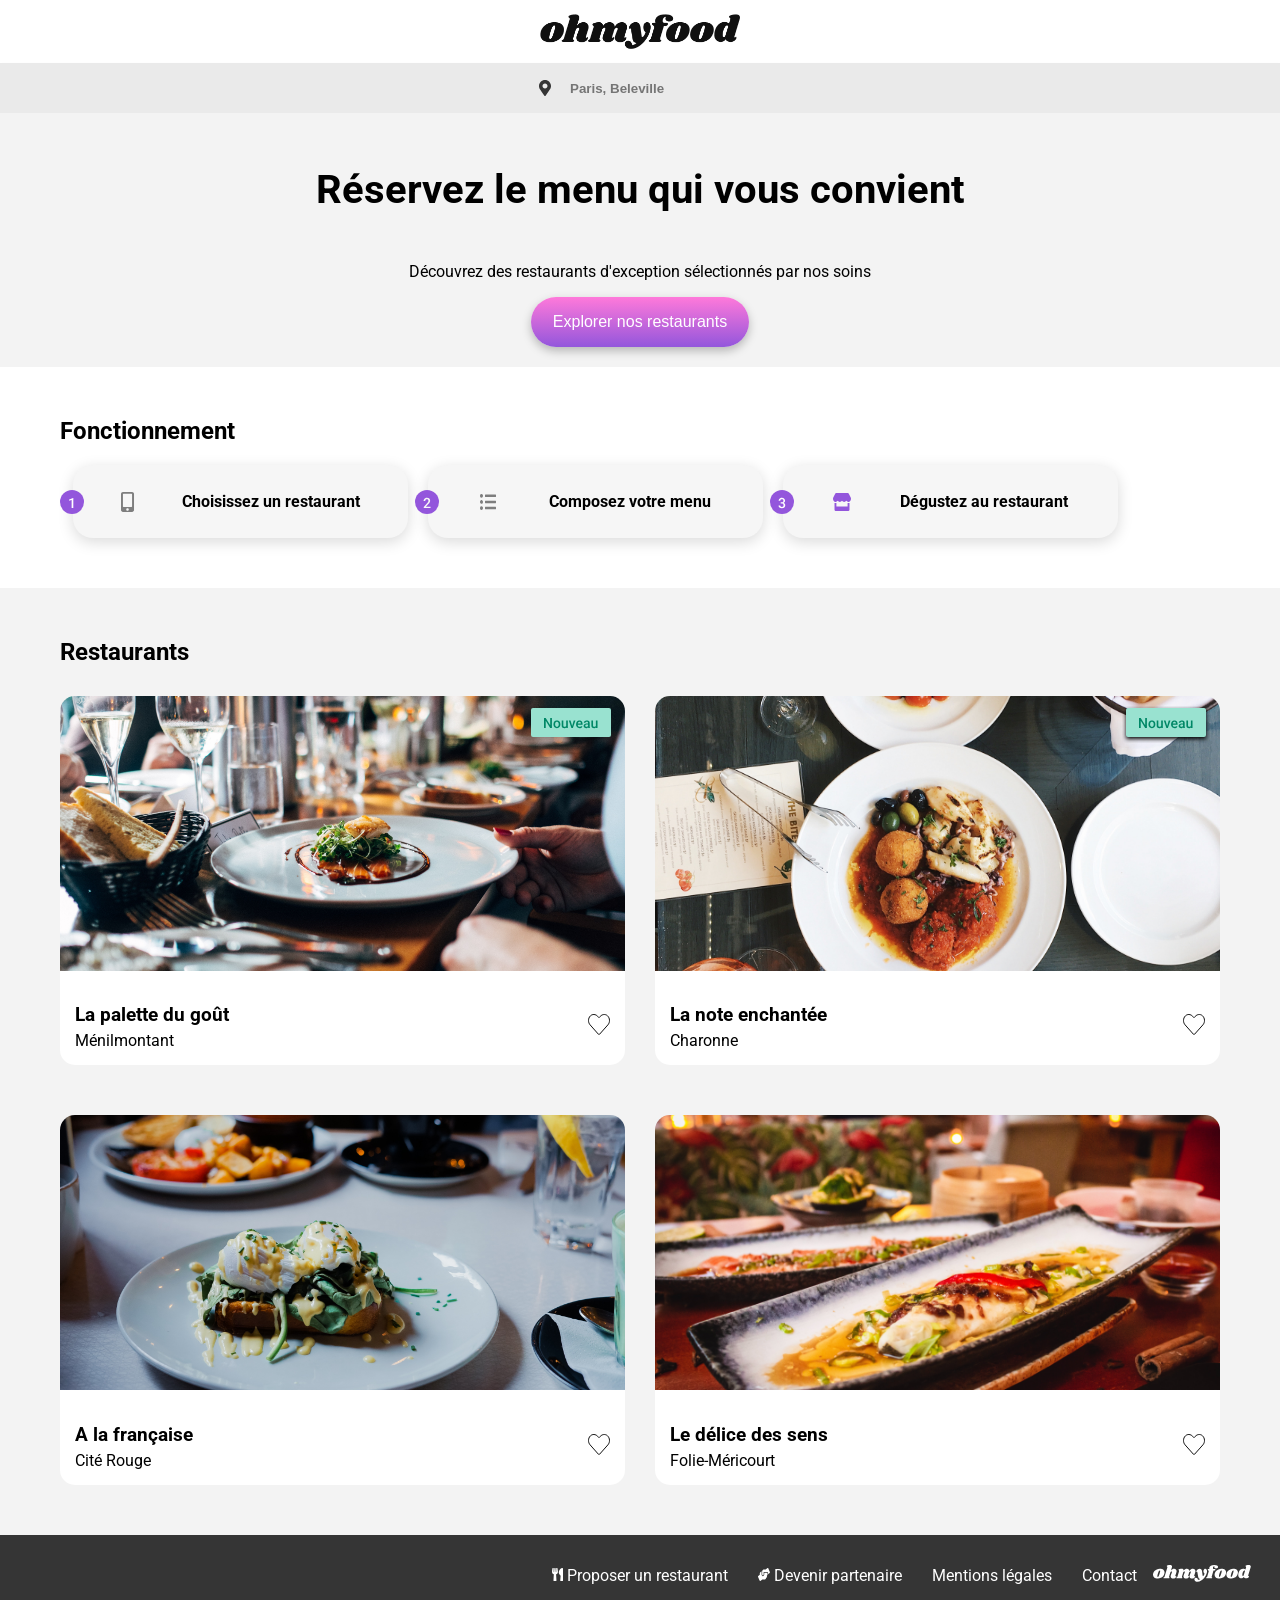
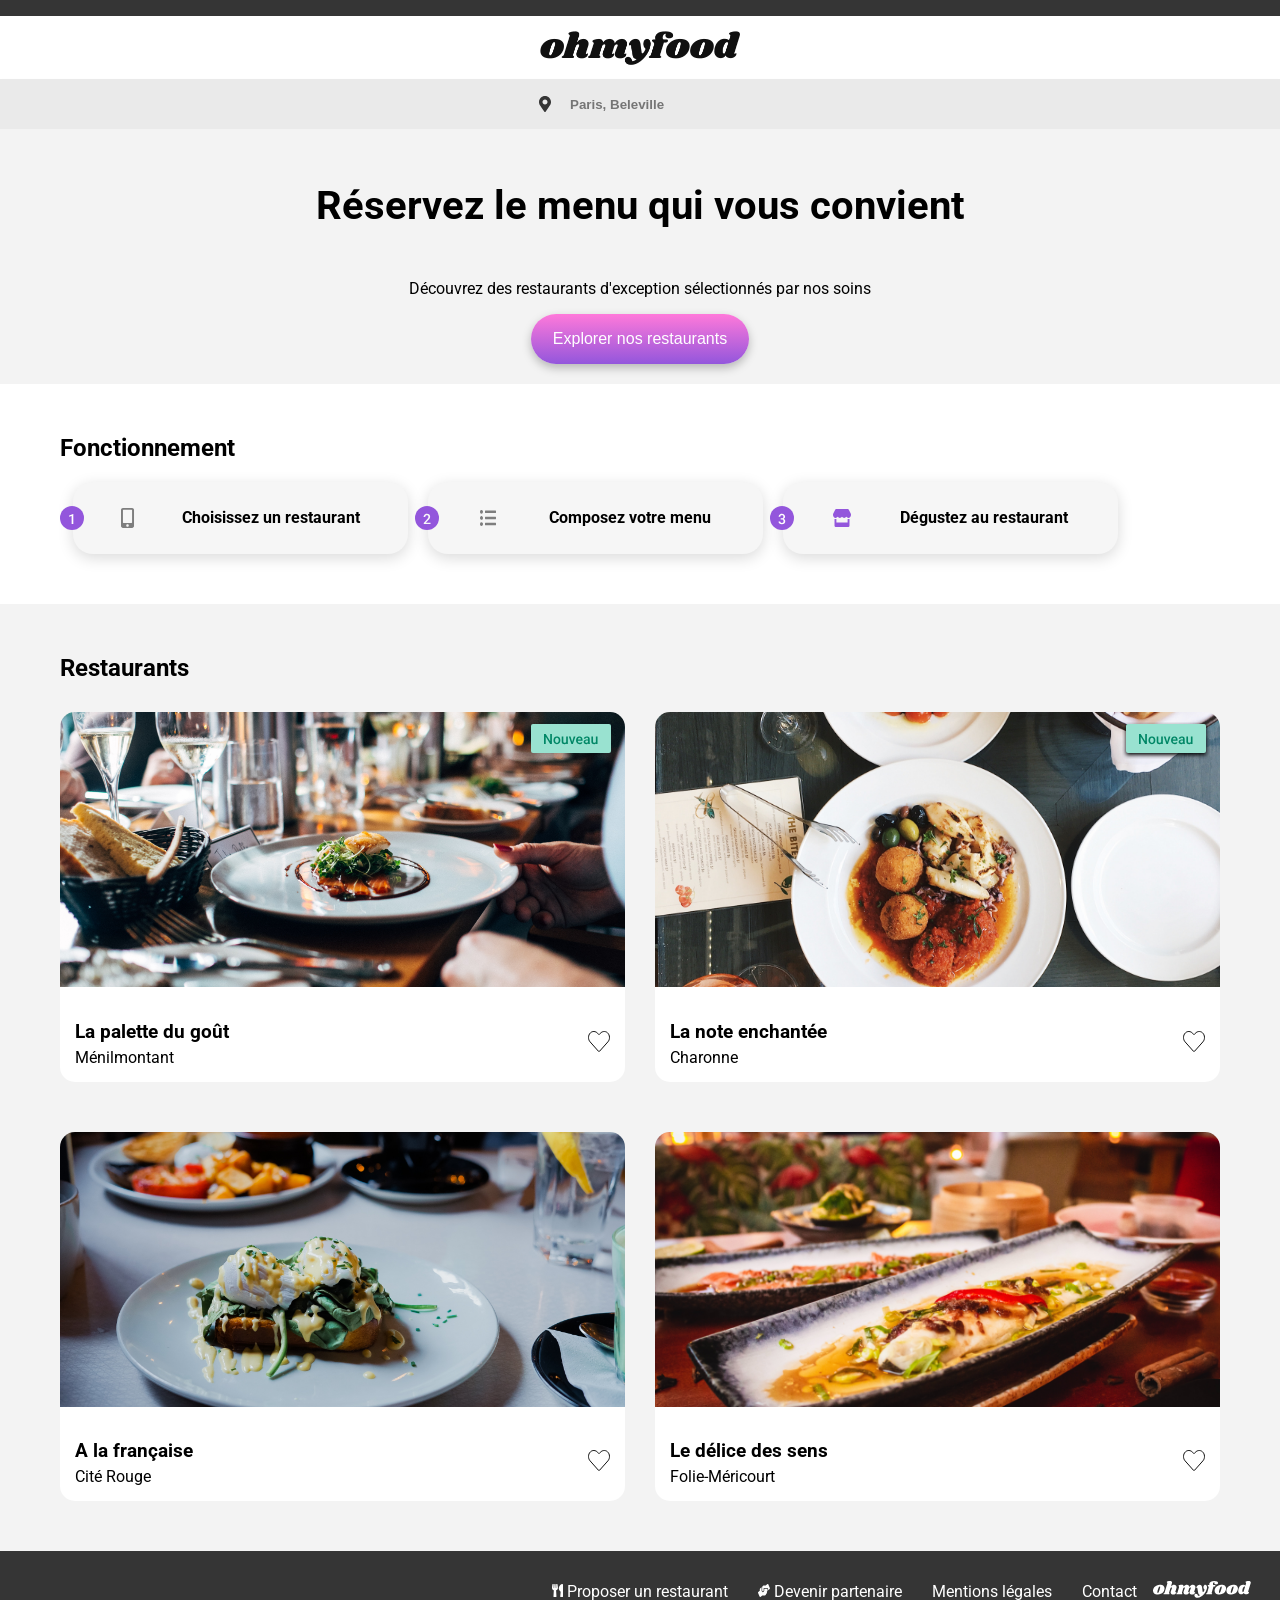
==== commit 4597af33: "modifs accessibilité" ====
--- a/index.html
+++ b/index.html
@@ -5,7 +5,391 @@
   <meta charset="UTF-8">
   <meta name="viewport" content="width=device-width, initial-scale=1.0">
 
+  <link rel="stylesheet" href="SASS/main.css"><!doctype html>
+<html lang="fr">
+
+<head>
+  <meta charset="UTF-8">
+  <meta name="viewport" content="width=device-width, initial-scale=1.0">
+
   <link rel="stylesheet" href="SASS/main.css">
+  <link rel="preconnect" href="https://fonts.googleapis.com">
+  <link rel="preconnect" href="https://fonts.gstatic.com" crossorigin>
+  <link href="https://fonts.googleapis.com/css2?family=Roboto:wght@700&display=swap" rel="stylesheet">
+  <title>Document</title>
+</head>
+
+<body>
+  <div class="loader">
+    <div class="spinner1"></div>
+    <div class="spinner2"></div>
+    <div class="spinner3"></div>
+  </div>
+
+  <header>
+    <img src="assets/logo/ohmyfood.png" alt="ohmyfood">
+  </header>
+  <main>
+    <section class="num-1">
+      <form>
+        <svg xmlns="http://www.w3.org/2000/svg" width="12" height="16" viewBox="0 0 12 16" fill="none"
+          aria-hidden="true">
+          <path
+            d="M5.38337 15.6772C0.842812 9.09472 0 8.41915 0 6C0 2.68628 2.68628 0 6 0C9.31372 0 12 2.68628 12 6C12 8.41915 11.1572 9.09472 6.61662 15.6772C6.31865 16.1076 5.68131 16.1076 5.38337 15.6772ZM6 8.5C7.38072 8.5 8.5 7.38072 8.5 6C8.5 4.61928 7.38072 3.5 6 3.5C4.61928 3.5 3.5 4.61928 3.5 6C3.5 7.38072 4.61928 8.5 6 8.5Z"
+            fill="#353535" />
+        </svg>
+
+        <input type="text" placeholder="Paris, Beleville" aria-label="Ville">
+      </form>
+
+      <div class="section1">
+        <h1 class="titre-accueil">Réservez le menu qui vous convient</h1>
+        <p>
+          Découvrez des restaurants d'exception sélectionnés par nos soins
+        </p>
+        <button>Explorer nos restaurants</button>
+      </div>
+    </section>
+
+    <section class="num-2">
+      <div class="fonctionnement">
+        <h2>Fonctionnement</h2>
+
+        <div class="options">
+          <div class="option">
+            <svg class="notif" xmlns="http://www.w3.org/2000/svg" width="24" height="24" viewBox="0 0 24 24" fill="none"
+              aria-hidden="true">
+              <circle cx="12" cy="12" r="12" fill="#9356DC" />
+              <path d="M13.3113 18.0908H11.6355V9.99583L9.16335 10.8406V9.42108L13.0966 7.97381H13.3113V18.0908Z"
+                fill="white" />
+            </svg>
+
+            <svg class="icone" xmlns="http://www.w3.org/2000/svg" width="14" height="20" viewBox="0 0 14 20" fill="none"
+              aria-hidden="true">
+              <path
+                d="M11.0659 0H1.95281C0.874696 0 0 0.835761 0 1.86589V18.0369C0 19.067 0.874696 19.9028 1.95281 19.9028H11.0659C12.144 19.9028 13.0187 19.067 13.0187 18.0369V1.86589C13.0187 0.835761 12.144 0 11.0659 0ZM6.50937 18.6589C5.78927 18.6589 5.2075 18.103 5.2075 17.4149C5.2075 16.7269 5.78927 16.171 6.50937 16.171C7.22947 16.171 7.81124 16.7269 7.81124 17.4149C7.81124 18.103 7.22947 18.6589 6.50937 18.6589ZM11.0659 14.4606C11.0659 14.7172 10.8462 14.9271 10.5777 14.9271H2.44101C2.1725 14.9271 1.95281 14.7172 1.95281 14.4606V2.33236C1.95281 2.0758 2.1725 1.86589 2.44101 1.86589H10.5777C10.8462 1.86589 11.0659 2.0758 11.0659 2.33236V14.4606Z"
+                fill="#7E7E7E" />
+            </svg>
+            <p><strong>Choisissez un restaurant</strong></p>
+          </div>
+
+          <div class="option">
+            <svg class="notif" xmlns="http://www.w3.org/2000/svg" width="24" height="24" viewBox="0 0 24 24" fill="none"
+              aria-hidden="true">
+              <circle cx="12" cy="12" r="12" fill="#9356DC" />
+              <path
+                d="M15.5341 18.0908H8.75479V16.9344L12.1133 13.2712C12.598 12.7311 12.9419 12.281 13.1451 11.9209C13.3528 11.5562 13.4567 11.1915 13.4567 10.8268C13.4567 10.3467 13.3205 9.9589 13.0481 9.66344C12.7804 9.36799 12.418 9.22026 11.9609 9.22026C11.4162 9.22026 10.9938 9.38645 10.6937 9.71884C10.3936 10.0512 10.2436 10.5059 10.2436 11.083H8.5609C8.5609 10.469 8.6994 9.91735 8.97638 9.428C9.25799 8.93404 9.65732 8.55087 10.1744 8.2785C10.696 8.00613 11.2962 7.86994 11.9748 7.86994C12.9535 7.86994 13.7244 8.11692 14.2876 8.61088C14.8555 9.10023 15.1394 9.77885 15.1394 10.6468C15.1394 11.1499 14.9963 11.6785 14.7101 12.2325C14.4284 12.7819 13.9645 13.4074 13.3182 14.1091L10.853 16.7474H15.5341V18.0908Z"
+                fill="#F7F7F7" />
+            </svg>
+
+            <svg class="icone" xmlns="http://www.w3.org/2000/svg" width="16" height="16" viewBox="0 0 16 16" fill="none"
+              aria-hidden="true">
+              <path
+                d="M1.5 0C1.20333 0 0.913319 0.107749 0.666645 0.309621C0.419972 0.511493 0.227713 0.798421 0.114181 1.13412C0.000649929 1.46982 -0.0290551 1.83922 0.0288228 2.1956C0.0867006 2.55197 0.229562 2.87933 0.439341 3.13626C0.649119 3.3932 0.916394 3.56817 1.20737 3.63906C1.49834 3.70995 1.79994 3.67356 2.07403 3.53451C2.34811 3.39546 2.58238 3.15999 2.74721 2.85786C2.91203 2.55574 3 2.20054 3 1.83718C3 1.34993 2.84197 0.882636 2.56066 0.538098C2.27936 0.19356 1.89783 0 1.5 0ZM1.5 6.12393C1.20333 6.12393 0.913319 6.23168 0.666645 6.43355C0.419972 6.63543 0.227713 6.92235 0.114181 7.25805C0.000649929 7.59376 -0.0290551 7.96315 0.0288228 8.31953C0.0867006 8.67591 0.229562 9.00326 0.439341 9.2602C0.649119 9.51713 0.916394 9.6921 1.20737 9.76299C1.49834 9.83388 1.79994 9.7975 2.07403 9.65845C2.34811 9.51939 2.58238 9.28392 2.74721 8.9818C2.91203 8.67967 3 8.32447 3 7.96111C3 7.47386 2.84197 7.00657 2.56066 6.66203C2.27936 6.31749 1.89783 6.12393 1.5 6.12393ZM1.5 12.2479C1.20333 12.2479 0.913319 12.3556 0.666645 12.5575C0.419972 12.7594 0.227713 13.0463 0.114181 13.382C0.000649929 13.7177 -0.0290551 14.0871 0.0288228 14.4435C0.0867006 14.7998 0.229562 15.1272 0.439341 15.3841C0.649119 15.6411 0.916394 15.816 1.20737 15.8869C1.49834 15.9578 1.79994 15.9214 2.07403 15.7824C2.34811 15.6433 2.58238 15.4079 2.74721 15.1057C2.91203 14.8036 3 14.4484 3 14.085C3 13.5978 2.84197 13.1305 2.56066 12.786C2.27936 12.4414 1.89783 12.2479 1.5 12.2479ZM15.5 12.8603H5.5C5.36739 12.8603 5.24022 12.9248 5.14645 13.0396C5.05268 13.1545 5 13.3102 5 13.4727V14.6974C5 14.8599 5.05268 15.0156 5.14645 15.1305C5.24022 15.2453 5.36739 15.3098 5.5 15.3098H15.5C15.6326 15.3098 15.7598 15.2453 15.8536 15.1305C15.9473 15.0156 16 14.8599 16 14.6974V13.4727C16 13.3102 15.9473 13.1545 15.8536 13.0396C15.7598 12.9248 15.6326 12.8603 15.5 12.8603ZM15.5 0.612393H5.5C5.36739 0.612393 5.24022 0.676913 5.14645 0.791759C5.05268 0.906605 5 1.06237 5 1.22479V2.44957C5 2.61199 5.05268 2.76775 5.14645 2.8826C5.24022 2.99745 5.36739 3.06197 5.5 3.06197H15.5C15.6326 3.06197 15.7598 2.99745 15.8536 2.8826C15.9473 2.76775 16 2.61199 16 2.44957V1.22479C16 1.06237 15.9473 0.906605 15.8536 0.791759C15.7598 0.676913 15.6326 0.612393 15.5 0.612393ZM15.5 6.73633H5.5C5.36739 6.73633 5.24022 6.80085 5.14645 6.91569C5.05268 7.03054 5 7.1863 5 7.34872V8.57351C5 8.73592 5.05268 8.89169 5.14645 9.00653C5.24022 9.12138 5.36739 9.1859 5.5 9.1859H15.5C15.6326 9.1859 15.7598 9.12138 15.8536 9.00653C15.9473 8.89169 16 8.73592 16 8.57351V7.34872C16 7.1863 15.9473 7.03054 15.8536 6.91569C15.7598 6.80085 15.6326 6.73633 15.5 6.73633Z"
+                fill="#7E7E7E" />
+            </svg>
+            <p><strong>Composez votre menu</strong></p>
+          </div>
+
+          <div class="option">
+            <svg class="notif" xmlns="http://www.w3.org/2000/svg" width="24" height="24" viewBox="0 0 24 24" fill="none"
+              aria-hidden="true">
+              <circle cx="12" cy="12" r="12" fill="#9356DC" />
+              <path
+                d="M10.7006 12.2812H11.7255C12.2425 12.2766 12.6511 12.1427 12.9512 11.8796C13.2559 11.6165 13.4082 11.2356 13.4082 10.737C13.4082 10.2569 13.2813 9.88528 13.0273 9.62214C12.7781 9.35438 12.3949 9.2205 11.8778 9.2205C11.4254 9.2205 11.0538 9.35207 10.763 9.61521C10.4721 9.87373 10.3267 10.213 10.3267 10.6331H8.644C8.644 10.1161 8.78018 9.64522 9.05256 9.2205C9.32955 8.79579 9.71271 8.46571 10.2021 8.23027C10.696 7.99021 11.2477 7.87018 11.8571 7.87018C12.8635 7.87018 13.6529 8.12409 14.2253 8.6319C14.8024 9.1351 15.0909 9.8368 15.0909 10.737C15.0909 11.1894 14.9455 11.6165 14.6547 12.0181C14.3684 12.4151 13.9968 12.7152 13.5398 12.9183C14.0938 13.1076 14.5138 13.4053 14.8001 13.8116C15.0909 14.2178 15.2363 14.7026 15.2363 15.2658C15.2363 16.1706 14.9247 16.8908 14.3015 17.4263C13.6829 17.9618 12.8681 18.2296 11.8571 18.2296C10.8876 18.2296 10.0936 17.971 9.47496 17.454C8.85636 16.9369 8.54705 16.2491 8.54705 15.3904H10.2298C10.2298 15.8336 10.3775 16.1937 10.6729 16.4707C10.973 16.7477 11.3746 16.8862 11.8778 16.8862C12.3995 16.8862 12.8104 16.7477 13.1104 16.4707C13.4105 16.1937 13.5605 15.7921 13.5605 15.2658C13.5605 14.7349 13.4036 14.3263 13.0897 14.0401C12.7757 13.7539 12.3095 13.6108 11.6909 13.6108H10.7006V12.2812Z"
+                fill="white" />
+            </svg>
+
+            <svg class="icone" xmlns="http://www.w3.org/2000/svg" width="18" height="18" viewBox="0 0 18 18" fill="none"
+              aria-hidden="true">
+              <path
+                d="M17.5914 4.14926L15.6947 0.52478C15.5252 0.199417 15.2242 0 14.9027 0H3.09613C2.77466 0 2.47365 0.199417 2.30415 0.52478L0.407495 4.14926C-0.571518 6.02098 0.296443 8.62389 2.12588 8.92127C2.25739 8.94226 2.39182 8.95275 2.52625 8.95275C3.39129 8.95275 4.15697 8.49794 4.683 7.79474C5.20904 8.49794 5.97764 8.95275 6.83976 8.95275C7.70479 8.95275 8.47047 8.49794 8.99651 7.79474C9.52254 8.49794 10.2911 8.95275 11.1533 8.95275C12.0183 8.95275 12.784 8.49794 13.31 7.79474C13.839 8.49794 14.6046 8.95275 15.4668 8.95275C15.6041 8.95275 15.7356 8.94226 15.8671 8.92127C17.7024 8.62739 18.5733 6.02448 17.5914 4.14926ZM15.4726 10.0758C15.1804 10.0758 14.891 10.0233 14.6105 9.94284V13.4344H3.38837V9.94284C3.10782 10.0198 2.8185 10.0758 2.52625 10.0758C2.35091 10.0758 2.17264 10.0618 2.00022 10.0338C1.83656 10.0058 1.67583 9.96033 1.52094 9.90786V16.793C1.52094 17.4122 1.93885 17.9125 2.45612 17.9125H15.5486C16.0659 17.9125 16.4838 17.4122 16.4838 16.793V9.90786C16.326 9.96383 16.1681 10.0093 16.0045 10.0338C15.8262 10.0618 15.6509 10.0758 15.4726 10.0758Z"
+                fill="#9356DC" />
+            </svg>
+            <p><strong>Dégustez au restaurant</strong></p>
+          </div>
+        </div>
+      </div>
+    </section>
+
+    <section class="num-3">
+      <h2>Restaurants</h2>
+
+      <div class="carte-restaurants">
+
+        <div class="carte">
+
+          <a href="menu-la-palette-du-goût.html" class="carte-lien">
+            <div class="image-container">
+              <img src="restaurants/menilmontant.jpg" alt="">
+
+              <svg class="nouveau" xmlns="http://www.w3.org/2000/svg" width="88" height="37" viewBox="0 0 88 37"
+                fill="none">
+                <g filter="url(#filter0_d_335233_92)">
+                  <rect x="4" y="2" width="80" height="29" rx="2" fill="#99E2D0" />
+                </g>
+                <path
+                  d="M24.9067 12.0469V22H23.1909L18.727 14.8701V22H17.0112V12.0469H18.727L23.2045 19.1904V12.0469H24.9067ZM26.4721 18.3838V18.2266C26.4721 17.6934 26.5496 17.1989 26.7045 16.7432C26.8595 16.2829 27.0828 15.8841 27.3744 15.5469C27.6707 15.2051 28.0307 14.9408 28.4545 14.7539C28.8829 14.5625 29.366 14.4668 29.9037 14.4668C30.4461 14.4668 30.9291 14.5625 31.353 14.7539C31.7813 14.9408 32.1437 15.2051 32.4399 15.5469C32.7361 15.8841 32.9617 16.2829 33.1166 16.7432C33.2716 17.1989 33.3491 17.6934 33.3491 18.2266V18.3838C33.3491 18.917 33.2716 19.4115 33.1166 19.8672C32.9617 20.3229 32.7361 20.7217 32.4399 21.0635C32.1437 21.4007 31.7836 21.665 31.3598 21.8564C30.936 22.0433 30.4552 22.1367 29.9174 22.1367C29.3751 22.1367 28.8897 22.0433 28.4614 21.8564C28.0375 21.665 27.6775 21.4007 27.3813 21.0635C27.0851 20.7217 26.8595 20.3229 26.7045 19.8672C26.5496 19.4115 26.4721 18.917 26.4721 18.3838ZM28.1196 18.2266V18.3838C28.1196 18.7165 28.1537 19.0309 28.2221 19.3271C28.2905 19.6234 28.3976 19.8831 28.5434 20.1064C28.6892 20.3298 28.8761 20.5052 29.1039 20.6328C29.3318 20.7604 29.603 20.8242 29.9174 20.8242C30.2228 20.8242 30.4871 20.7604 30.7104 20.6328C30.9383 20.5052 31.1251 20.3298 31.2709 20.1064C31.4168 19.8831 31.5239 19.6234 31.5922 19.3271C31.6651 19.0309 31.7016 18.7165 31.7016 18.3838V18.2266C31.7016 17.8984 31.6651 17.5885 31.5922 17.2969C31.5239 17.0007 31.4145 16.7386 31.2641 16.5107C31.1183 16.2829 30.9314 16.1051 30.7036 15.9775C30.4802 15.8454 30.2136 15.7793 29.9037 15.7793C29.5938 15.7793 29.325 15.8454 29.0971 15.9775C28.8738 16.1051 28.6892 16.2829 28.5434 16.5107C28.3976 16.7386 28.2905 17.0007 28.2221 17.2969C28.1537 17.5885 28.1196 17.8984 28.1196 18.2266ZM39.1801 20.2568V14.6035H40.8344V22H39.2758L39.1801 20.2568ZM39.4125 18.7188L39.9662 18.7051C39.9662 19.2018 39.9116 19.6598 39.8022 20.0791C39.6928 20.4938 39.5242 20.8561 39.2963 21.166C39.0685 21.4714 38.7768 21.7106 38.4213 21.8838C38.0659 22.0524 37.6397 22.1367 37.143 22.1367C36.783 22.1367 36.4526 22.0843 36.1518 21.9795C35.851 21.8747 35.5912 21.7129 35.3725 21.4941C35.1583 21.2754 34.992 20.9906 34.8735 20.6396C34.755 20.2887 34.6957 19.8695 34.6957 19.3818V14.6035H36.3432V19.3955C36.3432 19.6644 36.3751 19.89 36.4389 20.0723C36.5027 20.25 36.5893 20.3936 36.6987 20.5029C36.808 20.6123 36.9356 20.6898 37.0815 20.7354C37.2273 20.7809 37.3823 20.8037 37.5463 20.8037C38.0157 20.8037 38.3849 20.7126 38.6537 20.5303C38.9272 20.3434 39.1209 20.0928 39.2348 19.7783C39.3533 19.4639 39.4125 19.1107 39.4125 18.7188ZM44.9291 20.6943L46.7407 14.6035H48.4496L45.8793 22H44.8129L44.9291 20.6943ZM43.5414 14.6035L45.3871 20.7217L45.476 22H44.4096L41.8256 14.6035H43.5414ZM52.6332 22.1367C52.0864 22.1367 51.5919 22.0479 51.1498 21.8701C50.7123 21.6878 50.3386 21.4349 50.0287 21.1113C49.7234 20.7878 49.4887 20.4072 49.3246 19.9697C49.1606 19.5322 49.0786 19.0605 49.0786 18.5547V18.2812C49.0786 17.7025 49.1629 17.1784 49.3315 16.709C49.5001 16.2396 49.7348 15.8385 50.0356 15.5059C50.3364 15.1686 50.6918 14.9111 51.102 14.7334C51.5121 14.5557 51.9565 14.4668 52.435 14.4668C52.9636 14.4668 53.4262 14.5557 53.8227 14.7334C54.2192 14.9111 54.5473 15.1618 54.8071 15.4854C55.0714 15.8044 55.2674 16.1849 55.395 16.627C55.5271 17.069 55.5932 17.5566 55.5932 18.0898V18.7939H49.8784V17.6113H53.9662V17.4814C53.9571 17.1852 53.8979 16.9072 53.7885 16.6475C53.6837 16.3877 53.5219 16.1781 53.3032 16.0186C53.0844 15.859 52.7927 15.7793 52.4282 15.7793C52.1547 15.7793 51.9109 15.8385 51.6967 15.957C51.4871 16.071 51.3116 16.2373 51.1703 16.4561C51.0291 16.6748 50.9197 16.9391 50.8422 17.249C50.7693 17.5544 50.7328 17.8984 50.7328 18.2812V18.5547C50.7328 18.8783 50.7761 19.179 50.8627 19.457C50.9539 19.7305 51.086 19.9697 51.2592 20.1748C51.4324 20.3799 51.642 20.5417 51.8881 20.6602C52.1342 20.7741 52.4145 20.8311 52.7289 20.8311C53.1254 20.8311 53.4786 20.7513 53.7885 20.5918C54.0984 20.4323 54.3673 20.2067 54.5952 19.915L55.4633 20.7559C55.3038 20.9883 55.0965 21.2116 54.8412 21.4258C54.586 21.6354 54.2739 21.8063 53.9047 21.9385C53.5401 22.0706 53.1163 22.1367 52.6332 22.1367ZM61.0483 20.5166V16.9893C61.0483 16.7249 61.0004 16.4971 60.9047 16.3057C60.809 16.1143 60.6632 15.9661 60.4672 15.8613C60.2758 15.7565 60.0343 15.7041 59.7426 15.7041C59.4737 15.7041 59.2413 15.7497 59.0453 15.8408C58.8494 15.932 58.6967 16.055 58.5873 16.21C58.478 16.3649 58.4233 16.5404 58.4233 16.7363H56.7827C56.7827 16.4447 56.8533 16.1621 56.9946 15.8887C57.1358 15.6152 57.3409 15.3714 57.6098 15.1572C57.8787 14.943 58.2 14.7744 58.5737 14.6514C58.9474 14.5283 59.3666 14.4668 59.8315 14.4668C60.3875 14.4668 60.8797 14.5602 61.308 14.7471C61.741 14.9339 62.0805 15.2165 62.3266 15.5947C62.5773 15.9684 62.7026 16.4378 62.7026 17.0029V20.291C62.7026 20.6283 62.7254 20.9313 62.7709 21.2002C62.8211 21.4645 62.8917 21.6947 62.9828 21.8906V22H61.2944C61.2169 21.8223 61.1554 21.5967 61.1098 21.3232C61.0688 21.0452 61.0483 20.7764 61.0483 20.5166ZM61.2875 17.502L61.3012 18.5205H60.1186C59.8133 18.5205 59.5444 18.5501 59.312 18.6094C59.0795 18.6641 58.8858 18.7461 58.7309 18.8555C58.5759 18.9648 58.4597 19.097 58.3823 19.252C58.3048 19.4069 58.2661 19.5824 58.2661 19.7783C58.2661 19.9743 58.3116 20.1543 58.4028 20.3184C58.4939 20.4779 58.6261 20.6032 58.7993 20.6943C58.977 20.7855 59.1912 20.8311 59.4418 20.8311C59.7791 20.8311 60.073 20.7627 60.3237 20.626C60.5789 20.4847 60.7794 20.3138 60.9252 20.1133C61.0711 19.9082 61.1485 19.7145 61.1577 19.5322L61.6909 20.2637C61.6362 20.4505 61.5427 20.651 61.4106 20.8652C61.2784 21.0794 61.1052 21.2845 60.8911 21.4805C60.6814 21.6719 60.4285 21.8291 60.1323 21.9521C59.8406 22.0752 59.5034 22.1367 59.1205 22.1367C58.6375 22.1367 58.2068 22.041 57.8286 21.8496C57.4503 21.6536 57.1541 21.3916 56.9399 21.0635C56.7257 20.7308 56.6186 20.3548 56.6186 19.9355C56.6186 19.5436 56.6915 19.1973 56.8373 18.8965C56.9877 18.5911 57.2065 18.3359 57.4936 18.1309C57.7853 17.9258 58.1407 17.7708 58.56 17.666C58.9793 17.5566 59.4578 17.502 59.9955 17.502H61.2875ZM68.8754 20.2568V14.6035H70.5297V22H68.9711L68.8754 20.2568ZM69.1078 18.7188L69.6616 18.7051C69.6616 19.2018 69.6069 19.6598 69.4975 20.0791C69.3881 20.4938 69.2195 20.8561 68.9916 21.166C68.7638 21.4714 68.4721 21.7106 68.1166 21.8838C67.7612 22.0524 67.3351 22.1367 66.8383 22.1367C66.4783 22.1367 66.1479 22.0843 65.8471 21.9795C65.5463 21.8747 65.2866 21.7129 65.0678 21.4941C64.8536 21.2754 64.6873 20.9906 64.5688 20.6396C64.4503 20.2887 64.3911 19.8695 64.3911 19.3818V14.6035H66.0385V19.3955C66.0385 19.6644 66.0704 19.89 66.1342 20.0723C66.198 20.25 66.2846 20.3936 66.394 20.5029C66.5034 20.6123 66.631 20.6898 66.7768 20.7354C66.9226 20.7809 67.0776 20.8037 67.2416 20.8037C67.711 20.8037 68.0802 20.7126 68.3491 20.5303C68.6225 20.3434 68.8162 20.0928 68.9301 19.7783C69.0486 19.4639 69.1078 19.1107 69.1078 18.7188Z"
+                  fill="#008766" />
+                <defs>
+                  <filter id="filter0_d_335233_92" x="0" y="0" width="88" height="37" filterUnits="userSpaceOnUse"
+                    color-interpolation-filters="sRGB">
+                    <feFlood flood-opacity="0" result="BackgroundImageFix" />
+                    <feColorMatrix in="SourceAlpha" type="matrix" values="0 0 0 0 0 0 0 0 0 0 0 0 0 0 0 0 0 0 127 0"
+                      result="hardAlpha" />
+                    <feOffset dy="2" />
+                    <feGaussianBlur stdDeviation="2" />
+                    <feColorMatrix type="matrix" values="0 0 0 0 0 0 0 0 0 0 0 0 0 0 0 0 0 0 0.15 0" />
+                    <feBlend mode="normal" in2="BackgroundImageFix" result="effect1_dropShadow_335233_92" />
+                    <feBlend mode="normal" in="SourceGraphic" in2="effect1_dropShadow_335233_92" result="shape" />
+                  </filter>
+                </defs>
+              </svg>
+            </div>
+
+            <div class="carte-infos">
+              <div class="carte-texte">
+                <h3>La palette du goût</h3>
+                <p>Ménilmontant</p>
+              </div>
+            </div>
+          </a>
+
+          <!-- Cœur indépendant du lien -->
+          <div class="heart">
+            <input type="checkbox" id="heart0" aria-label="Ajouter aux favoris">
+
+            <label for="heart0">
+              <svg class="heart-empty" xmlns="http://www.w3.org/2000/svg" width="22" height="21" viewBox="0 0 22 21"
+                fill="none" aria-hidden="true">
+                <path
+                  d="M12.2207 2.40527C14.1599 0.222558 17.2057 -0.147219 19.3223 1.62402L19.5244 1.80176C22.0187 4.12419 22.1558 8.32368 19.9121 10.8496L11.5977 20.2148C11.2807 20.5716 10.8021 20.5941 10.4648 20.2822L10.3994 20.2148L2.08496 10.8496C-0.0847856 8.40259 -0.0235333 4.38556 2.25 2.02539L2.47656 1.80176C4.53112 -0.108075 7.5843 0.134683 9.58887 2.19922L9.78027 2.40527L10.627 3.35742L11.001 3.77734L11.374 3.35742L12.2207 2.40527Z"
+                  stroke="#101010" />
+              </svg>
+
+              <svg class="heart-full" xmlns="http://www.w3.org/2000/svg" width="22" height="21" viewBox="0 0 22 21"
+                fill="none" aria-hidden="true">
+                <path
+                  d="M19.865 1.43593C17.5103 -0.753131 14.0083 -0.359381 11.847 2.07343L11.0005 3.02499L10.154 2.07343C7.99701 -0.359381 4.49076 -0.753131 2.13607 1.43593C-0.562363 3.94843 -0.704161 8.45781 1.71068 11.1812L10.0251 20.5469C10.5622 21.1516 11.4345 21.1516 11.9716 20.5469L20.2861 11.1812C22.7052 8.45781 22.5634 3.94843 19.865 1.43593Z"
+                  fill="url(#paint0_linear_335233_100)" />
+                <defs>
+                  <linearGradient id="paint0_linear_335233_100" x1="11.0002" y1="-5.4601" x2="3.43443" y2="27.9923"
+                    gradientUnits="userSpaceOnUse">
+                    <stop stop-color="#9356DC" />
+                    <stop offset="1" stop-color="#FF79DA" />
+                  </linearGradient>
+                </defs>
+              </svg>
+            </label>
+          </div>
+
+        </div>
+
+
+        <div class="carte">
+
+          <a href="menu-la-note-enchantee.html" class="carte-lien">
+            <div class="image-container">
+              <img src="restaurants/charonne.jpg" alt="">
+
+              <svg class="nouveau" xmlns="http://www.w3.org/2000/svg" width="88" height="37" viewBox="0 0 88 37"
+                fill="none">
+                <g filter="url(#filter0_d_335233_92_2)">
+                  <rect x="4" y="2" width="80" height="29" rx="2" fill="#99E2D0" />
+                </g>
+                <path
+                  d="M24.9067 12.0469V22H23.1909L18.727 14.8701V22H17.0112V12.0469H18.727L23.2045 19.1904V12.0469H24.9067ZM26.4721 18.3838V18.2266C26.4721 17.6934 26.5496 17.1989 26.7045 16.7432C26.8595 16.2829 27.0828 15.8841 27.3744 15.5469C27.6707 15.2051 28.0307 14.9408 28.4545 14.7539C28.8829 14.5625 29.366 14.4668 29.9037 14.4668C30.4461 14.4668 30.9291 14.5625 31.353 14.7539C31.7813 14.9408 32.1437 15.2051 32.4399 15.5469C32.7361 15.8841 32.9617 16.2829 33.1166 16.7432C33.2716 17.1989 33.3491 17.6934 33.3491 18.2266V18.3838C33.3491 18.917 33.2716 19.4115 33.1166 19.8672C32.9617 20.3229 32.7361 20.7217 32.4399 21.0635C32.1437 21.4007 31.7836 21.665 31.3598 21.8564C30.936 22.0433 30.4552 22.1367 29.9174 22.1367C29.3751 22.1367 28.8897 22.0433 28.4614 21.8564C28.0375 21.665 27.6775 21.4007 27.3813 21.0635C27.0851 20.7217 26.8595 20.3229 26.7045 19.8672C26.5496 19.4115 26.4721 18.917 26.4721 18.3838ZM28.1196 18.2266V18.3838C28.1196 18.7165 28.1537 19.0309 28.2221 19.3271C28.2905 19.6234 28.3976 19.8831 28.5434 20.1064C28.6892 20.3298 28.8761 20.5052 29.1039 20.6328C29.3318 20.7604 29.603 20.8242 29.9174 20.8242C30.2228 20.8242 30.4871 20.7604 30.7104 20.6328C30.9383 20.5052 31.1251 20.3298 31.2709 20.1064C31.4168 19.8831 31.5239 19.6234 31.5922 19.3271C31.6651 19.0309 31.7016 18.7165 31.7016 18.3838V18.2266C31.7016 17.8984 31.6651 17.5885 31.5922 17.2969C31.5239 17.0007 31.4145 16.7386 31.2641 16.5107C31.1183 16.2829 30.9314 16.1051 30.7036 15.9775C30.4802 15.8454 30.2136 15.7793 29.9037 15.7793C29.5938 15.7793 29.325 15.8385 29.0971 15.9775C28.8738 16.1051 28.6892 16.2373 28.5434 16.5107C28.3976 16.7386 28.2905 17.0007 28.2221 17.2969C28.1537 17.5544 28.1196 17.8984 28.1196 18.2266ZM39.1801 20.2568V14.6035H40.8344V22H39.2758L39.1801 20.2568ZM39.4125 18.7188L39.9662 18.7051C39.9662 19.2018 39.9116 19.6598 39.8022 20.0791C39.6928 20.4938 39.5242 20.8561 39.2963 21.166C39.0685 21.4714 38.7768 21.7106 38.4213 21.8838C38.0659 22.0524 37.6397 22.1367 37.143 22.1367C36.783 22.1367 36.4526 22.0843 36.1518 21.9795C35.851 21.8747 35.5912 21.7129 35.3725 21.4941C35.1583 21.2754 34.992 20.9906 34.8735 20.6396C34.755 20.2887 34.6957 19.8695 34.6957 19.3818V14.6035H36.3432V19.3955C36.3432 19.6644 36.3751 19.89 36.4389 20.0723C36.5027 20.25 36.5893 20.3936 36.6987 20.5029C36.808 20.6123 36.9356 20.6898 37.0815 20.7354C37.2273 20.7809 37.3823 20.8037 37.5463 20.8037C38.0157 20.8037 38.3849 20.7126 38.6537 20.5303C38.9272 20.3434 39.1209 20.0928 39.2348 19.7783C39.3533 19.4639 39.4125 19.1107 39.4125 18.7188ZM44.9291 20.6943L46.7407 14.6035H48.4496L45.8793 22H44.8129L44.9291 20.6943ZM43.5414 14.6035L45.3871 20.7217L45.476 22H44.4096L41.8256 14.6035H43.5414ZM52.6332 22.1367C52.0864 22.1367 51.5919 22.0479 51.1498 21.8701C50.7123 21.6878 50.3386 21.4349 50.0287 21.1113C49.7234 20.7878 49.4887 20.4072 49.3246 19.9697C49.1606 19.5322 49.0786 19.0605 49.0786 18.5547V18.2812C49.0786 17.7025 49.1629 17.1784 49.3315 16.709C49.5001 16.2396 49.7348 15.8385 50.0356 15.5059C50.3364 15.1686 50.6918 14.9111 51.102 14.7334C51.5121 14.5557 51.9565 14.4668 52.435 14.4668C52.9636 14.4668 53.4262 14.5557 53.8227 14.7334C54.2192 14.9111 54.5473 15.1618 54.8071 15.4854C55.0714 15.8044 55.2674 16.1849 55.395 16.627C55.5271 17.069 55.5932 17.5566 55.5932 18.0898V18.7939H49.8784V17.6113H53.9662V17.4814C53.9571 17.1852 53.8979 16.9072 53.7885 16.6475C53.6837 16.3877 53.5219 16.1781 53.3032 16.0186C53.0844 15.859 52.7927 15.7793 52.4282 15.7793C52.1547 15.7793 51.9109 15.8385 51.6967 15.957C51.4871 16.071 51.3116 16.2373 51.1703 16.4561C51.0291 16.6748 50.9197 16.9391 50.8422 17.249C50.7693 17.5544 50.7328 17.8984 50.7328 18.2812V18.5547C50.7328 18.8783 50.7761 19.179 50.8627 19.457C50.9539 19.7305 51.086 19.9697 51.2592 20.1748C51.4324 20.3799 51.642 20.5417 51.8881 20.6602C52.1342 20.7741 52.4145 20.8311 52.7289 20.8311C53.1254 20.8311 53.4786 20.7513 53.7885 20.5918C54.0984 20.4323 54.3673 20.2067 54.5952 19.915L55.4633 20.7559C55.3038 20.9883 55.0965 21.2116 54.8412 21.4258C54.586 21.6354 54.2739 21.8063 53.9047 21.9385C53.5401 22.0706 53.1163 22.1367 52.6332 22.1367ZM61.0483 20.5166V16.9893C61.0483 16.7249 61.0004 16.4971 60.9047 16.3057C60.809 16.1143 60.6632 15.9661 60.4672 15.8613C60.2758 15.7565 60.0343 15.7041 59.7426 15.7041C59.4737 15.7041 59.2413 15.7497 59.0453 15.8408C58.8494 15.932 58.6967 16.055 58.5873 16.21C58.478 16.3649 58.4233 16.5404 58.4233 16.7363H56.7827C56.7827 16.4447 56.8533 16.1621 56.9946 15.8887C57.1358 15.6152 57.3409 15.3714 57.6098 15.1572C57.8787 14.943 58.2 14.7744 58.5737 14.6514C58.9474 14.5283 59.3666 14.4668 59.8315 14.4668C60.3875 14.4668 60.8797 14.5602 61.308 14.7471C61.741 14.9339 62.0805 15.2165 62.3266 15.5947C62.5773 15.9684 62.7026 16.4378 62.7026 17.0029V20.291C62.7026 20.6283 62.7254 20.9313 62.7709 21.2002C62.8211 21.4645 62.8917 21.6947 62.9828 21.8906V22H61.2944C61.2169 21.8223 61.1554 21.5967 61.1098 21.3232C61.0688 21.0452 61.0483 20.7764 61.0483 20.5166ZM61.2875 17.502L61.3012 18.5205H60.1186C59.8133 18.5205 59.5444 18.5501 59.312 18.6094C59.0795 18.6641 58.8858 18.7461 58.7309 18.8555C58.5759 18.9648 58.4597 19.097 58.3823 19.252C58.3048 19.4069 58.2661 19.5824 58.2661 19.7783C58.2661 19.9743 58.3116 20.1543 58.4028 20.3184C58.4939 20.4779 58.6261 20.6032 58.7993 20.6943C58.977 20.7855 59.1912 20.8311 59.4418 20.8311C59.7791 20.8311 60.073 20.7627 60.3237 20.626C60.5789 20.4847 60.7794 20.3138 60.9252 20.1133C61.0711 19.9082 61.1485 19.7145 61.1577 19.5322L61.6909 20.2637C61.6362 20.4505 61.5427 20.651 61.4106 20.8652C61.2784 21.0794 61.1052 21.2845 60.8911 21.4805C60.6814 21.6719 60.4285 21.8291 60.1323 21.9521C59.8406 22.0752 59.5034 22.1367 59.1205 22.1367C58.6375 22.1367 58.2068 22.041 57.8286 21.8496C57.4503 21.6536 57.1541 21.3916 56.9399 21.0635C56.7257 20.7308 56.6186 20.3548 56.6186 19.9355C56.6186 19.5436 56.6915 19.1973 56.8373 18.8965C56.9877 18.5911 57.2065 18.3359 57.4936 18.1309C57.7853 17.9258 58.1407 17.7708 58.56 17.666C58.9793 17.5566 59.4578 17.502 59.9955 17.502H61.2875ZM68.8754 20.2568V14.6035H70.5297V22H68.9711L68.8754 20.2568ZM69.1078 18.7188L69.6616 18.7051C69.6616 19.2018 69.6069 19.6598 69.4975 20.0791C69.3881 20.4938 69.2195 20.8561 68.9916 21.166C68.7638 21.4714 68.4721 21.7106 68.1166 21.8838C67.7612 22.0524 67.3351 22.1367 66.8383 22.1367C66.4783 22.1367 66.1479 22.0843 65.8471 21.9795C65.5463 21.8747 65.2866 21.7129 65.0678 21.4941C64.8536 21.2754 64.6873 20.9906 64.5688 20.6396C64.4503 20.2887 64.3911 19.8695 64.3911 19.3818V14.6035H66.0385V19.3955C66.0385 19.6644 66.0704 19.89 66.1342 20.0723C66.198 20.25 66.2846 20.3936 66.394 20.5029C66.5034 20.6123 66.631 20.6898 66.7768 20.7354C66.9226 20.7809 67.0776 20.8037 67.2416 20.8037C67.711 20.8037 68.0802 20.7126 68.3491 20.5303C68.6225 20.3434 68.8162 20.0928 68.9301 19.7783C69.0486 19.4639 69.1078 19.1107 69.1078 18.7188Z"
+                  fill="#008766" />
+                <defs>
+                  <filter id="filter0_d_335233_92_2" x="0" y="0" width="88" height="37" filterUnits="userSpaceOnUse"
+                    color-interpolation-filters="sRGB">
+                    <feFlood flood-opacity="0" result="BackgroundImageFix" />
+                    <feColorMatrix in="SourceAlpha" type="matrix" values="0 0 0 0 0 0 0 0 0 0 0 0 0 0 0 0 0 0 127 0"
+                      result="hardAlpha" />
+                    <feOffset dy="2" />
+                    <feGaussianBlur stdDeviation="2" />
+                    <feColorMatrix type="matrix" values="0 0 0 0 0 0 0 0 0 0 0 0 0 0 0 0 0 0.15 0" />
+                    <feBlend mode="normal" in2="BackgroundImageFix" result="effect1_dropShadow_335233_92" />
+                    <feBlend mode="normal" in="SourceGraphic" in2="effect1_dropShadow_335233_92" result="shape" />
+                  </filter>
+                </defs>
+              </svg>
+            </div>
+
+            <div class="carte-infos">
+              <div class="carte-texte">
+                <h3>La note enchantée</h3>
+                <p>Charonne</p>
+              </div>
+            </div>
+          </a>
+
+          <!-- Cœur indépendant du lien -->
+          <div class="heart">
+            <input type="checkbox" id="heart1">
+
+            <label for="heart1">
+              <svg class="heart-empty" xmlns="http://www.w3.org/2000/svg" width="22" height="21" viewBox="0 0 22 21"
+                fill="none" aria-hidden="true">
+                <path
+                  d="M12.2207 2.40527C14.1599 0.222558 17.2057 -0.147219 19.3223 1.62402L19.5244 1.80176C22.0187 4.12419 22.1558 8.32368 19.9121 10.8496L11.5977 20.2148C11.2807 20.5716 10.8021 20.5941 10.4648 20.2822L10.3994 20.2148L2.08496 10.8496C-0.0847856 8.40259 -0.0235333 4.38556 2.25 2.02539L2.47656 1.80176C4.53112 -0.108075 7.5843 0.134683 9.58887 2.19922L9.78027 2.40527L10.627 3.35742L11.001 3.77734L11.374 3.35742L12.2207 2.40527Z"
+                  stroke="#101010" />
+              </svg>
+
+              <svg class="heart-full" xmlns="http://www.w3.org/2000/svg" width="22" height="21" viewBox="0 0 22 21"
+                fill="none" aria-hidden="true">
+                <path
+                  d="M19.865 1.43593C17.5103 -0.753131 14.0083 -0.359381 11.847 2.07343L11.0005 3.02499L10.154 2.07343C7.99701 -0.359381 4.49076 -0.753131 2.13607 1.43593C-0.562363 3.94843 -0.704161 8.45781 1.71068 11.1812L10.0251 20.5469C10.5622 21.1516 11.4345 21.1516 11.9716 20.5469L20.2861 11.1812C22.7052 8.45781 22.5634 3.94843 19.865 1.43593Z"
+                  fill="url(#paint0_linear_335233_100_2)" />
+                <defs>
+                  <linearGradient id="paint0_linear_335233_100_2" x1="11.0002" y1="-5.4601" x2="3.43443" y2="27.9923"
+                    gradientUnits="userSpaceOnUse">
+                    <stop stop-color="#9356DC" />
+                    <stop offset="1" stop-color="#FF79DA" />
+                  </linearGradient>
+                </defs>
+              </svg>
+            </label>
+          </div>
+
+        </div>
+
+        <div class="carte">
+
+          <a href="menu-a-la-francaise.html" class="carte-lien">
+            <div class="image-container">
+              <img src="restaurants/cite_rouge.jpg" alt="">
+            </div>
+
+            <div class="carte-infos">
+              <div class="carte-texte">
+                <h3>A la française</h3>
+                <p>Cité Rouge</p>
+              </div>
+            </div>
+          </a>
+
+          <!-- Cœur indépendant du lien -->
+          <div class="heart">
+            <input type="checkbox" id="heart2" aria-label="Ajouter aux favoris">
+
+            <label for="heart2">
+              <svg class="heart-empty" xmlns="http://www.w3.org/2000/svg" width="22" height="21" viewBox="0 0 22 21"
+                fill="none" aria-hidden="true">
+                <path
+                  d="M12.2207 2.40527C14.1599 0.222558 17.2057 -0.147219 19.3223 1.62402L19.5244 1.80176C22.0187 4.12419 22.1558 8.32368 19.9121 10.8496L11.5977 20.2148C11.2807 20.5716 10.8021 20.5941 10.4648 20.2822L10.3994 20.2148L2.08496 10.8496C-0.0847856 8.40259 -0.0235333 4.38556 2.25 2.02539L2.47656 1.80176C4.53112 -0.108075 7.5843 0.134683 9.58887 2.19922L9.78027 2.40527L10.627 3.35742L11.001 3.77734L11.374 3.35742L12.2207 2.40527Z"
+                  stroke="#101010" />
+              </svg>
+
+              <svg class="heart-full" xmlns="http://www.w3.org/2000/svg" width="22" height="21" viewBox="0 0 22 21"
+                fill="none" aria-hidden="true">
+                <path
+                  d="M19.865 1.43593C17.5103 -0.753131 14.0083 -0.359381 11.847 2.07343L11.0005 3.02499L10.154 2.07343C7.99701 -0.359381 4.49076 -0.753131 2.13607 1.43593C-0.562363 3.94843 -0.704161 8.45781 1.71068 11.1812L10.0251 20.5469C10.5622 21.1516 11.4345 21.1516 11.9716 20.5469L20.2861 11.1812C22.7052 8.45781 22.5634 3.94843 19.865 1.43593Z"
+                  fill="url(#paint0_linear_335233_100)" />
+                <defs>
+                  <linearGradient id="paint0_linear_335233_100_3" x1="11.0002" y1="-5.4601" x2="3.43443" y2="27.9923"
+                    gradientUnits="userSpaceOnUse">
+                    <stop stop-color="#9356DC" />
+                    <stop offset="1" stop-color="#FF79DA" />
+                  </linearGradient>
+                </defs>
+              </svg>
+            </label>
+          </div>
+
+        </div>
+
+        <div class="carte">
+
+          <a href="menu-le-delice-des-sens.html" class="carte-lien">
+            <div class="image-container">
+              <img src="restaurants/folie_mericourt.jpg" alt="">
+            </div>
+
+            <div class="carte-infos">
+              <div class="carte-texte">
+                <h3>Le délice des sens</h3>
+                <p>Folie-Méricourt</p>
+              </div>
+            </div>
+          </a>
+
+          <!-- Cœur indépendant du lien -->
+          <div class="heart">
+            <input type="checkbox" id="heart3" aria-label="Ajouter aux favoris">
+
+            <label for="heart3">
+              <svg class="heart-empty" xmlns="http://www.w3.org/2000/svg" width="22" height="21" viewBox="0 0 22 21"
+                fill="none" aria-hidden="true">
+                <path
+                  d="M12.2207 2.40527C14.1599 0.222558 17.2057 -0.147219 19.3223 1.62402L19.5244 1.80176C22.0187 4.12419 22.1558 8.32368 19.9121 10.8496L11.5977 20.2148C11.2807 20.5716 10.8021 20.5941 10.4648 20.2822L10.3994 20.2148L2.08496 10.8496C-0.0847856 8.40259 -0.0235333 4.38556 2.25 2.02539L2.47656 1.80176C4.53112 -0.108075 7.5843 0.134683 9.58887 2.19922L9.78027 2.40527L10.627 3.35742L11.001 3.77734L11.374 3.35742L12.2207 2.40527Z"
+                  stroke="#101010" />
+              </svg>
+
+              <svg class="heart-full" xmlns="http://www.w3.org/2000/svg" width="22" height="21" viewBox="0 0 22 21"
+                fill="none" aria-hidden="true">
+                <path
+                  d="M19.865 1.43593C17.5103 -0.753131 14.0083 -0.359381 11.847 2.07343L11.0005 3.02499L10.154 2.07343C7.99701 -0.359381 4.49076 -0.753131 2.13607 1.43593C-0.562363 3.94843 -0.704161 8.45781 1.71068 11.1812L10.0251 20.5469C10.5622 21.1516 11.4345 21.1516 11.9716 20.5469L20.2861 11.1812C22.7052 8.45781 22.5634 3.94843 19.865 1.43593Z"
+                  fill="url(#paint0_linear_335233_100)" />
+                <defs>
+                  <linearGradient id="paint0_linear_335233_100_4" x1="11.0002" y1="-5.4601" x2="3.43443" y2="27.9923"
+                    gradientUnits="userSpaceOnUse">
+                    <stop stop-color="#9356DC" />
+                    <stop offset="1" stop-color="#FF79DA" />
+                  </linearGradient>
+                </defs>
+              </svg>
+            </label>
+          </div>
+
+        </div>
+      </div>
+    </section>
+  </main>
+  <footer>
+    <div class="footer-container">
+      <div>
+        <svg xmlns="http://www.w3.org/2000/svg" width="98" height="17" viewBox="0 0 98 17" fill="none">
+          <path
+            d="M6.78595 3.78C8.41795 3.78 9.61795 4.11 10.3859 4.77C11.1659 5.43 11.5559 6.294 11.5559 7.362C11.5559 7.722 11.5079 8.124 11.4119 8.568C11.1839 9.552 10.7579 10.416 10.1339 11.16C9.50995 11.892 8.74195 12.462 7.82995 12.87C6.92995 13.266 5.95195 13.464 4.89595 13.464C3.22795 13.464 1.99195 13.134 1.18795 12.474C0.395946 11.802 -5.36982e-05 10.914 -5.36982e-05 9.81C-5.36982e-05 9.438 0.0479463 9.024 0.143946 8.568C0.371946 7.632 0.803946 6.804 1.43995 6.084C2.08795 5.352 2.87395 4.788 3.79795 4.392C4.73395 3.984 5.72995 3.78 6.78595 3.78ZM6.73195 5.382C6.47995 5.382 6.20995 5.61 5.92195 6.066C5.64595 6.51 5.31595 7.356 4.93195 8.604C4.54795 9.852 4.35595 10.728 4.35595 11.232C4.35595 11.496 4.39795 11.676 4.48195 11.772C4.56595 11.856 4.67995 11.898 4.82395 11.898C5.07595 11.922 5.33395 11.706 5.59795 11.25C5.87395 10.794 6.21595 9.906 6.62395 8.586C6.99595 7.422 7.18195 6.576 7.18195 6.048C7.18195 5.796 7.13995 5.622 7.05595 5.526C6.98395 5.43 6.87595 5.382 6.73195 5.382ZM22.3149 10.818C22.2909 10.866 22.2789 10.938 22.2789 11.034C22.2789 11.118 22.2969 11.184 22.3329 11.232C22.3809 11.28 22.4409 11.304 22.5129 11.304C22.6569 11.304 22.7769 11.244 22.8729 11.124C22.9809 10.992 23.0529 10.926 23.0889 10.926C23.1489 10.926 23.1969 10.968 23.2329 11.052C23.2689 11.124 23.2869 11.214 23.2869 11.322C23.2989 11.67 23.1849 12.012 22.9449 12.348C22.7049 12.672 22.3509 12.942 21.8829 13.158C21.4269 13.362 20.8749 13.464 20.2269 13.464C19.4349 13.464 18.8049 13.284 18.3369 12.924C17.8689 12.552 17.6289 12.06 17.6169 11.448C17.6169 11.004 17.7249 10.506 17.9409 9.954L18.9309 7.362C18.9909 7.206 19.0209 7.08 19.0209 6.984C19.0209 6.828 18.9669 6.708 18.8589 6.624C18.7629 6.528 18.6429 6.48 18.4989 6.48C18.2709 6.48 18.0369 6.588 17.7969 6.804C17.5689 7.008 17.3829 7.344 17.2389 7.812V7.776L16.1049 11.43C16.0689 11.574 16.0509 11.7 16.0509 11.808C16.0509 11.964 16.0809 12.09 16.1409 12.186C16.2009 12.27 16.2849 12.354 16.3929 12.438C16.4769 12.522 16.5369 12.594 16.5729 12.654C16.6089 12.702 16.6149 12.768 16.5909 12.852C16.5309 13.008 16.4109 13.122 16.2309 13.194C16.0509 13.266 15.7749 13.302 15.4029 13.302H11.2989C10.9869 13.302 10.7589 13.254 10.6149 13.158C10.4709 13.05 10.4229 12.912 10.4709 12.744C10.5189 12.6 10.6449 12.474 10.8489 12.366C11.0289 12.27 11.1789 12.156 11.2989 12.024C11.4189 11.892 11.5209 11.682 11.6049 11.394L14.3409 2.412C14.3769 2.304 14.3949 2.214 14.3949 2.142C14.3949 2.01 14.3589 1.902 14.2869 1.818C14.2269 1.734 14.1429 1.65 14.0349 1.566C13.9149 1.47 13.8249 1.386 13.7649 1.314C13.7169 1.242 13.7109 1.146 13.7469 1.026C13.8189 0.750001 14.1969 0.510001 14.8809 0.306001C15.5649 0.102001 16.2789 1.54972e-06 17.0229 1.54972e-06C17.7189 1.54972e-06 18.2289 0.132002 18.5529 0.396002C18.8889 0.660001 19.0569 1.02 19.0569 1.476C19.0569 1.74 19.0149 1.998 18.9309 2.25L17.9589 5.418C18.4269 4.806 18.9189 4.38 19.4349 4.14C19.9629 3.9 20.5329 3.78 21.1449 3.78C21.8769 3.78 22.4649 4.002 22.9089 4.446C23.3649 4.89 23.5929 5.466 23.5929 6.174C23.5929 6.546 23.5329 6.912 23.4129 7.272L22.3149 10.818ZM41.1782 10.818C41.1542 10.866 41.1422 10.938 41.1422 11.034C41.1422 11.118 41.1602 11.184 41.1962 11.232C41.2442 11.28 41.3042 11.304 41.3762 11.304C41.5202 11.304 41.6402 11.244 41.7362 11.124C41.8442 10.992 41.9162 10.926 41.9522 10.926C42.0122 10.926 42.0602 10.968 42.0962 11.052C42.1322 11.124 42.1502 11.214 42.1502 11.322C42.1622 11.67 42.0482 12.012 41.8082 12.348C41.5682 12.672 41.2142 12.942 40.7462 13.158C40.2902 13.362 39.7382 13.464 39.0902 13.464C38.2982 13.464 37.6682 13.284 37.2002 12.924C36.7322 12.552 36.4922 12.06 36.4802 11.448C36.4802 11.004 36.5882 10.506 36.8042 9.954L37.7942 7.362C37.8542 7.206 37.8842 7.08 37.8842 6.984C37.8842 6.828 37.8302 6.708 37.7222 6.624C37.6262 6.528 37.5062 6.48 37.3622 6.48C37.1582 6.48 36.9482 6.57 36.7322 6.75C36.5162 6.93 36.3242 7.212 36.1562 7.596L35.1662 10.818C35.1422 10.866 35.1302 10.938 35.1302 11.034C35.1302 11.118 35.1482 11.184 35.1842 11.232C35.2322 11.28 35.2922 11.304 35.3642 11.304C35.5082 11.304 35.6282 11.244 35.7242 11.124C35.8322 10.992 35.9042 10.926 35.9402 10.926C36.0002 10.926 36.0482 10.968 36.0842 11.052C36.1202 11.124 36.1382 11.214 36.1382 11.322C36.1502 11.67 36.0362 12.012 35.7962 12.348C35.5562 12.672 35.2022 12.942 34.7342 13.158C34.2782 13.362 33.7262 13.464 33.0782 13.464C32.2862 13.464 31.6562 13.284 31.1882 12.924C30.7202 12.552 30.4802 12.06 30.4682 11.448C30.4682 11.004 30.5762 10.506 30.7922 9.954L31.7822 7.362C31.8422 7.206 31.8722 7.08 31.8722 6.984C31.8722 6.828 31.8182 6.708 31.7102 6.624C31.6142 6.528 31.4942 6.48 31.3502 6.48C31.1462 6.48 30.9362 6.57 30.7202 6.75C30.5042 6.918 30.3242 7.194 30.1802 7.578L28.9922 11.43C28.9442 11.562 28.9202 11.688 28.9202 11.808C28.9202 11.952 28.9502 12.072 29.0102 12.168C29.0702 12.252 29.1542 12.342 29.2622 12.438C29.3462 12.51 29.4062 12.576 29.4422 12.636C29.4782 12.696 29.4842 12.768 29.4602 12.852C29.4122 13.008 29.2982 13.122 29.1182 13.194C28.9382 13.266 28.6562 13.302 28.2722 13.302H24.1682C23.8562 13.302 23.6342 13.254 23.5022 13.158C23.3582 13.05 23.3042 12.912 23.3402 12.744C23.3882 12.6 23.5142 12.474 23.7182 12.366C23.8982 12.27 24.0482 12.156 24.1682 12.024C24.2882 11.892 24.3902 11.682 24.4742 11.394L26.0762 6.192C26.1002 6.132 26.1122 6.048 26.1122 5.94C26.1122 5.808 26.0822 5.706 26.0222 5.634C25.9742 5.562 25.8902 5.472 25.7702 5.364C25.6502 5.268 25.5662 5.184 25.5182 5.112C25.4702 5.04 25.4642 4.944 25.5002 4.824C25.5722 4.548 25.9502 4.308 26.6342 4.104C27.3182 3.888 28.0322 3.78 28.7762 3.78C29.3642 3.78 29.8262 3.942 30.1622 4.266C30.5102 4.59 30.6782 5.034 30.6662 5.598C31.1582 4.914 31.6742 4.44 32.2142 4.176C32.7662 3.912 33.3602 3.78 33.9962 3.78C34.6922 3.78 35.2562 3.984 35.6882 4.392C36.1322 4.788 36.3782 5.31 36.4262 5.958C36.9422 5.142 37.4942 4.578 38.0822 4.266C38.6702 3.942 39.3122 3.78 40.0082 3.78C40.7402 3.78 41.3282 4.002 41.7722 4.446C42.2282 4.89 42.4562 5.466 42.4562 6.174C42.4562 6.546 42.3962 6.912 42.2762 7.272L41.1782 10.818ZM52.2857 3.78C52.8137 3.78 53.2337 3.996 53.5457 4.428C53.8697 4.848 54.0317 5.424 54.0317 6.156C54.0317 6.792 53.9177 7.476 53.6897 8.208C53.2457 9.684 52.5317 11.076 51.5477 12.384C50.5757 13.692 49.4537 14.742 48.1817 15.534C46.9217 16.326 45.6617 16.722 44.4017 16.722C43.7777 16.722 43.2377 16.614 42.7817 16.398C42.3377 16.182 42.0017 15.894 41.7737 15.534C41.5337 15.174 41.4137 14.79 41.4137 14.382C41.4137 14.202 41.4437 14.004 41.5037 13.788C41.6117 13.452 41.7917 13.194 42.0437 13.014C42.2957 12.834 42.5957 12.744 42.9437 12.744C43.4957 12.744 43.9457 12.93 44.2937 13.302C44.6537 13.686 44.8817 14.208 44.9777 14.868C45.7457 14.832 46.4537 14.502 47.1017 13.878C46.4897 13.77 46.0337 13.566 45.7337 13.266C45.4457 12.954 45.2477 12.474 45.1397 11.826L44.4197 7.416C44.3837 7.188 44.3297 7.032 44.2577 6.948C44.1977 6.852 44.1137 6.804 44.0057 6.804C43.9217 6.804 43.8197 6.846 43.6997 6.93C43.5917 7.014 43.5137 7.056 43.4657 7.056C43.3697 7.056 43.3217 6.954 43.3217 6.75C43.3217 6.582 43.3517 6.402 43.4117 6.21C43.6277 5.526 44.0297 4.95 44.6177 4.482C45.2057 4.002 45.8897 3.762 46.6697 3.762C47.4377 3.762 48.0017 3.99 48.3617 4.446C48.7337 4.902 48.9737 5.604 49.0817 6.552L49.6217 10.512C49.6577 10.812 49.7657 10.962 49.9457 10.962C50.1617 10.962 50.4137 10.77 50.7017 10.386C50.9897 9.99 51.2717 9.432 51.5477 8.712C51.1877 8.388 50.9117 8.016 50.7197 7.596C50.5277 7.176 50.4317 6.726 50.4317 6.246C50.4317 5.874 50.4797 5.538 50.5757 5.238C50.7197 4.758 50.9417 4.398 51.2417 4.158C51.5537 3.906 51.9017 3.78 52.2857 3.78ZM61.2518 1.54972e-06C62.5358 1.54972e-06 63.4958 0.198002 64.1318 0.594001C64.7798 0.978001 65.1038 1.452 65.1038 2.016C65.1038 2.472 64.9118 2.826 64.5278 3.078C64.1558 3.318 63.6638 3.438 63.0518 3.438C62.4878 3.438 62.0498 3.3 61.7378 3.024C61.4258 2.748 61.2698 2.406 61.2698 1.998C61.2698 1.746 61.3478 1.482 61.5038 1.206C61.1438 1.206 60.8438 1.296 60.6038 1.476C60.3638 1.644 60.1778 1.938 60.0458 2.358C59.9738 2.622 59.9378 2.868 59.9378 3.096C59.9378 3.384 59.9858 3.612 60.0818 3.78C60.1898 3.936 60.3398 4.014 60.5318 4.014H61.5938C62.2178 4.014 62.5298 4.206 62.5298 4.59C62.5298 4.638 62.5178 4.71 62.4938 4.806C62.4218 5.07 62.2718 5.268 62.0438 5.4C61.8278 5.532 61.4978 5.598 61.0538 5.598H60.5138L58.7318 11.43C58.6958 11.574 58.6778 11.7 58.6778 11.808C58.6778 11.964 58.7078 12.09 58.7678 12.186C58.8278 12.27 58.9118 12.354 59.0198 12.438C59.1038 12.522 59.1638 12.594 59.1998 12.654C59.2358 12.702 59.2418 12.768 59.2178 12.852C59.1578 13.008 59.0378 13.122 58.8578 13.194C58.6778 13.266 58.4018 13.302 58.0298 13.302H53.9258C53.6138 13.302 53.3858 13.254 53.2418 13.158C53.0978 13.05 53.0498 12.912 53.0978 12.744C53.1458 12.6 53.2718 12.474 53.4758 12.366C53.6558 12.27 53.8058 12.156 53.9258 12.024C54.0458 11.892 54.1478 11.682 54.2318 11.394L55.6358 6.786C55.6958 6.606 55.7258 6.42 55.7258 6.228C55.7258 5.988 55.6718 5.802 55.5638 5.67C55.4678 5.526 55.3178 5.37 55.1138 5.202C54.9818 5.094 54.8798 5.004 54.8078 4.932C54.7478 4.848 54.7178 4.752 54.7178 4.644C54.7058 4.416 54.7838 4.254 54.9518 4.158C55.1318 4.062 55.4678 4.014 55.9598 4.014H56.4098C56.3258 3.714 56.2838 3.414 56.2838 3.114C56.2838 2.814 56.3378 2.502 56.4458 2.178C56.6738 1.566 57.1598 1.05 57.9038 0.630001C58.6598 0.210001 59.7758 1.54972e-06 61.2518 1.54972e-06ZM68.3621 3.78C69.9941 3.78 71.1941 4.11 71.9621 4.77C72.7421 5.43 73.1321 6.294 73.1321 7.362C73.1321 7.722 73.0841 8.124 72.9881 8.568C72.7601 9.552 72.3341 10.416 71.7101 11.16C71.0861 11.892 70.3181 12.462 69.4061 12.87C68.5061 13.266 67.5281 13.464 66.4721 13.464C64.8041 13.464 63.5681 13.134 62.7641 12.474C61.9721 11.802 61.5761 10.914 61.5761 9.81C61.5761 9.438 61.6241 9.024 61.7201 8.568C61.9481 7.632 62.3801 6.804 63.0161 6.084C63.6641 5.352 64.4501 4.788 65.3741 4.392C66.3101 3.984 67.3061 3.78 68.3621 3.78ZM68.3081 5.382C68.0561 5.382 67.7861 5.61 67.4981 6.066C67.2221 6.51 66.8921 7.356 66.5081 8.604C66.1241 9.852 65.9321 10.728 65.9321 11.232C65.9321 11.496 65.9741 11.676 66.0581 11.772C66.1421 11.856 66.2561 11.898 66.4001 11.898C66.6521 11.922 66.9101 11.706 67.1741 11.25C67.4501 10.794 67.7921 9.906 68.2001 8.586C68.5721 7.422 68.7581 6.576 68.7581 6.048C68.7581 5.796 68.7161 5.622 68.6321 5.526C68.5601 5.43 68.4521 5.382 68.3081 5.382ZM80.1746 3.78C81.8066 3.78 83.0066 4.11 83.7746 4.77C84.5546 5.43 84.9446 6.294 84.9446 7.362C84.9446 7.722 84.8966 8.124 84.8006 8.568C84.5726 9.552 84.1466 10.416 83.5226 11.16C82.8986 11.892 82.1306 12.462 81.2186 12.87C80.3186 13.266 79.3406 13.464 78.2846 13.464C76.6166 13.464 75.3806 13.134 74.5766 12.474C73.7846 11.802 73.3886 10.914 73.3886 9.81C73.3886 9.438 73.4366 9.024 73.5326 8.568C73.7606 7.632 74.1926 6.804 74.8286 6.084C75.4766 5.352 76.2626 4.788 77.1866 4.392C78.1226 3.984 79.1186 3.78 80.1746 3.78ZM80.1206 5.382C79.8686 5.382 79.5986 5.61 79.3106 6.066C79.0346 6.51 78.7046 7.356 78.3206 8.604C77.9366 9.852 77.7446 10.728 77.7446 11.232C77.7446 11.496 77.7866 11.676 77.8706 11.772C77.9546 11.856 78.0686 11.898 78.2126 11.898C78.4646 11.922 78.7226 11.706 78.9866 11.25C79.2626 10.794 79.6046 9.906 80.0126 8.586C80.3846 7.422 80.5706 6.576 80.5706 6.048C80.5706 5.796 80.5286 5.622 80.4446 5.526C80.3726 5.43 80.2646 5.382 80.1206 5.382ZM95.0831 10.71C95.0591 10.806 95.0471 10.872 95.0471 10.908C95.0471 10.992 95.0711 11.058 95.1191 11.106C95.1671 11.154 95.2271 11.178 95.2991 11.178C95.4431 11.178 95.5631 11.118 95.6591 10.998C95.7671 10.866 95.8391 10.8 95.8751 10.8C95.9351 10.8 95.9831 10.842 96.0191 10.926C96.0551 11.01 96.0731 11.106 96.0731 11.214C96.0851 11.538 95.9591 11.868 95.6951 12.204C95.4431 12.54 95.1011 12.816 94.6691 13.032C94.2371 13.248 93.7691 13.356 93.2651 13.356C92.6651 13.356 92.1431 13.242 91.6991 13.014C91.2551 12.786 90.9491 12.486 90.7811 12.114C90.4571 12.534 90.0851 12.846 89.6651 13.05C89.2451 13.254 88.8011 13.356 88.3331 13.356C87.7811 13.356 87.2651 13.218 86.7851 12.942C86.3171 12.666 85.9391 12.276 85.6511 11.772C85.3751 11.256 85.2371 10.674 85.2371 10.026C85.2371 8.934 85.4411 7.908 85.8491 6.948C86.2691 5.976 86.8511 5.196 87.5951 4.608C88.3391 4.008 89.1851 3.708 90.1331 3.708C90.6491 3.708 91.0871 3.768 91.4471 3.888C91.8191 4.008 92.1551 4.188 92.4551 4.428L93.0671 2.412C93.1031 2.304 93.1211 2.214 93.1211 2.142C93.1211 2.01 93.0851 1.902 93.0131 1.818C92.9531 1.734 92.8691 1.65 92.7611 1.566C92.6411 1.47 92.5511 1.386 92.4911 1.314C92.4431 1.242 92.4371 1.146 92.4731 1.026C92.5451 0.750001 92.9231 0.510001 93.6071 0.306001C94.2911 0.102001 95.0051 1.54972e-06 95.7491 1.54972e-06C96.4451 1.54972e-06 96.9551 0.132002 97.2791 0.396002C97.6151 0.660001 97.7831 1.02 97.7831 1.476C97.7831 1.74 97.7411 1.998 97.6571 2.25L95.0831 10.71ZM92.0771 5.652C91.8851 5.484 91.6751 5.4 91.4471 5.4C91.0991 5.4 90.7571 5.658 90.4211 6.174C90.0851 6.69 89.8151 7.314 89.6111 8.046C89.4071 8.778 89.3111 9.438 89.3231 10.026C89.3231 10.686 89.5391 11.016 89.9711 11.016C90.1271 11.016 90.2591 10.956 90.3671 10.836C90.4751 10.704 90.5771 10.494 90.6731 10.206L92.0771 5.652Z"
+            fill="white" />
+        </svg>
+      </div>
+      <nav>
+        <ul>
+          <li>
+            <span>
+              <svg xmlns="http://www.w3.org/2000/svg" width="11" height="13" viewBox="0 0 11 13" fill="none"
+                aria-hidden="true">
+                <path
+                  d="M5.49736 0.385973C5.51851 0.505308 5.92308 2.78538 5.92308 3.65628C5.92308 4.9842 5.18798 5.93127 4.1012 6.31213L4.44231 12.3576C4.46082 12.7055 4.1726 13 3.80769 13H2.11538C1.75313 13 1.46226 12.708 1.48077 12.3576L1.82188 6.31213C0.732452 5.93127 0 4.98166 0 3.65628C0 2.78284 0.404567 0.505308 0.425721 0.385973C0.510337 -0.129456 1.62356 -0.137073 1.69231 0.413902V3.99905C1.72668 4.08538 2.09159 4.0803 2.11538 3.99905C2.1524 3.35667 2.32428 0.464683 2.32692 0.398668C2.41418 -0.129456 3.50889 -0.129456 3.59351 0.398668C3.5988 0.467223 3.76803 3.35667 3.80505 3.99905C3.82885 4.0803 4.19639 4.08538 4.22813 3.99905V0.413902C4.29688 -0.134534 5.41274 -0.129456 5.49736 0.385973ZM8.64928 7.64005L8.25264 12.3398C8.22091 12.6953 8.51442 13 8.88462 13H10.3654C10.7171 13 11 12.7283 11 12.3906V0.60941C11 0.274254 10.7171 3.62896e-05 10.3654 3.62896e-05C8.18389 3.62896e-05 4.51106 4.53225 8.64928 7.64005Z"
+                  fill="white" />
+              </svg>
+              <a href="#">Proposer un restaurant</a>
+            </span>
+          </li>
+
+          <li>
+            <span>
+              <svg xmlns="http://www.w3.org/2000/svg" width="12" height="13" viewBox="0 0 12 13" fill="none"
+                aria-hidden="true">
+                <path
+                  d="M9.08765 4.87486H6.2572V6.29686C6.2572 7.30495 5.65573 8.12514 4.91646 8.12514C4.1772 8.12514 3.57573 7.30495 3.57573 6.29686V3.2091L2.3672 4.19941C2.00781 4.49143 1.78808 5.02214 1.78808 5.59094V6.79202L0.298367 7.96516C0.0134597 8.18862 -0.0852336 8.68632 0.0804966 9.07483L1.57021 12.5943C1.73407 12.9828 2.09905 13.1148 2.38396 12.8914L4.30941 11.3754H6.85309C7.51042 11.3754 8.04485 10.6466 8.04485 9.75027H8.3428C8.67239 9.75027 8.93868 9.38716 8.93868 8.93771V7.31257H9.08765C9.33531 7.31257 9.53456 7.04087 9.53456 6.70314V5.48429C9.53456 5.14656 9.33531 4.87486 9.08765 4.87486ZM11.838 3.92517L10.3483 0.405735C10.1844 0.0172256 9.81947 -0.114817 9.53456 0.10864L7.60911 1.62459H5.70601C5.48255 1.62459 5.26468 1.71092 5.07475 1.8709L4.45093 2.40161C4.27589 2.54888 4.17161 2.81043 4.17161 3.08975V6.29686C4.17161 6.85804 4.50493 7.31257 4.91646 7.31257C5.328 7.31257 5.66132 6.85804 5.66132 6.29686V4.06229H9.08765C9.66305 4.06229 10.1304 4.69965 10.1304 5.48429V6.20798L11.6202 5.03484C11.9051 4.80884 12.0019 4.31368 11.838 3.92517Z"
+                  fill="white" />
+              </svg>
+              <a href="#">Devenir partenaire</a>
+            </span>
+          </li>
+
+          <li><a href="#">Mentions légales</a></li>
+          <li><a href="mailto:exemple@email.com">Contact</a></li>
+        </ul>
+      </nav>
+    </div>
+  </footer>
+</body>
+
+</html>
   <link rel="preconnect" href="https://fonts.googleapis.com">
   <link rel="preconnect" href="https://fonts.gstatic.com" crossorigin>
   <link href="https://fonts.googleapis.com/css2?family=Roboto:wght@700&display=swap" rel="stylesheet">
@@ -379,4 +763,4 @@
   </footer>
 </body>
 
-</html>+</html>
--- a/SASS/main.css
+++ b/SASS/main.css
@@ -375,7 +375,6 @@
 .menu .text h3 {
   font-family: "Roboto", sans-serif;
   font-size: 18px;
-  font-weight: 500;
   text-transform: none;
 }
 
--- a/SASS/main.css
+++ b/SASS/main.css
@@ -375,7 +375,6 @@
 .menu .text h3 {
   font-family: "Roboto", sans-serif;
   font-size: 18px;
-  font-weight: 500;
   text-transform: none;
 }
 
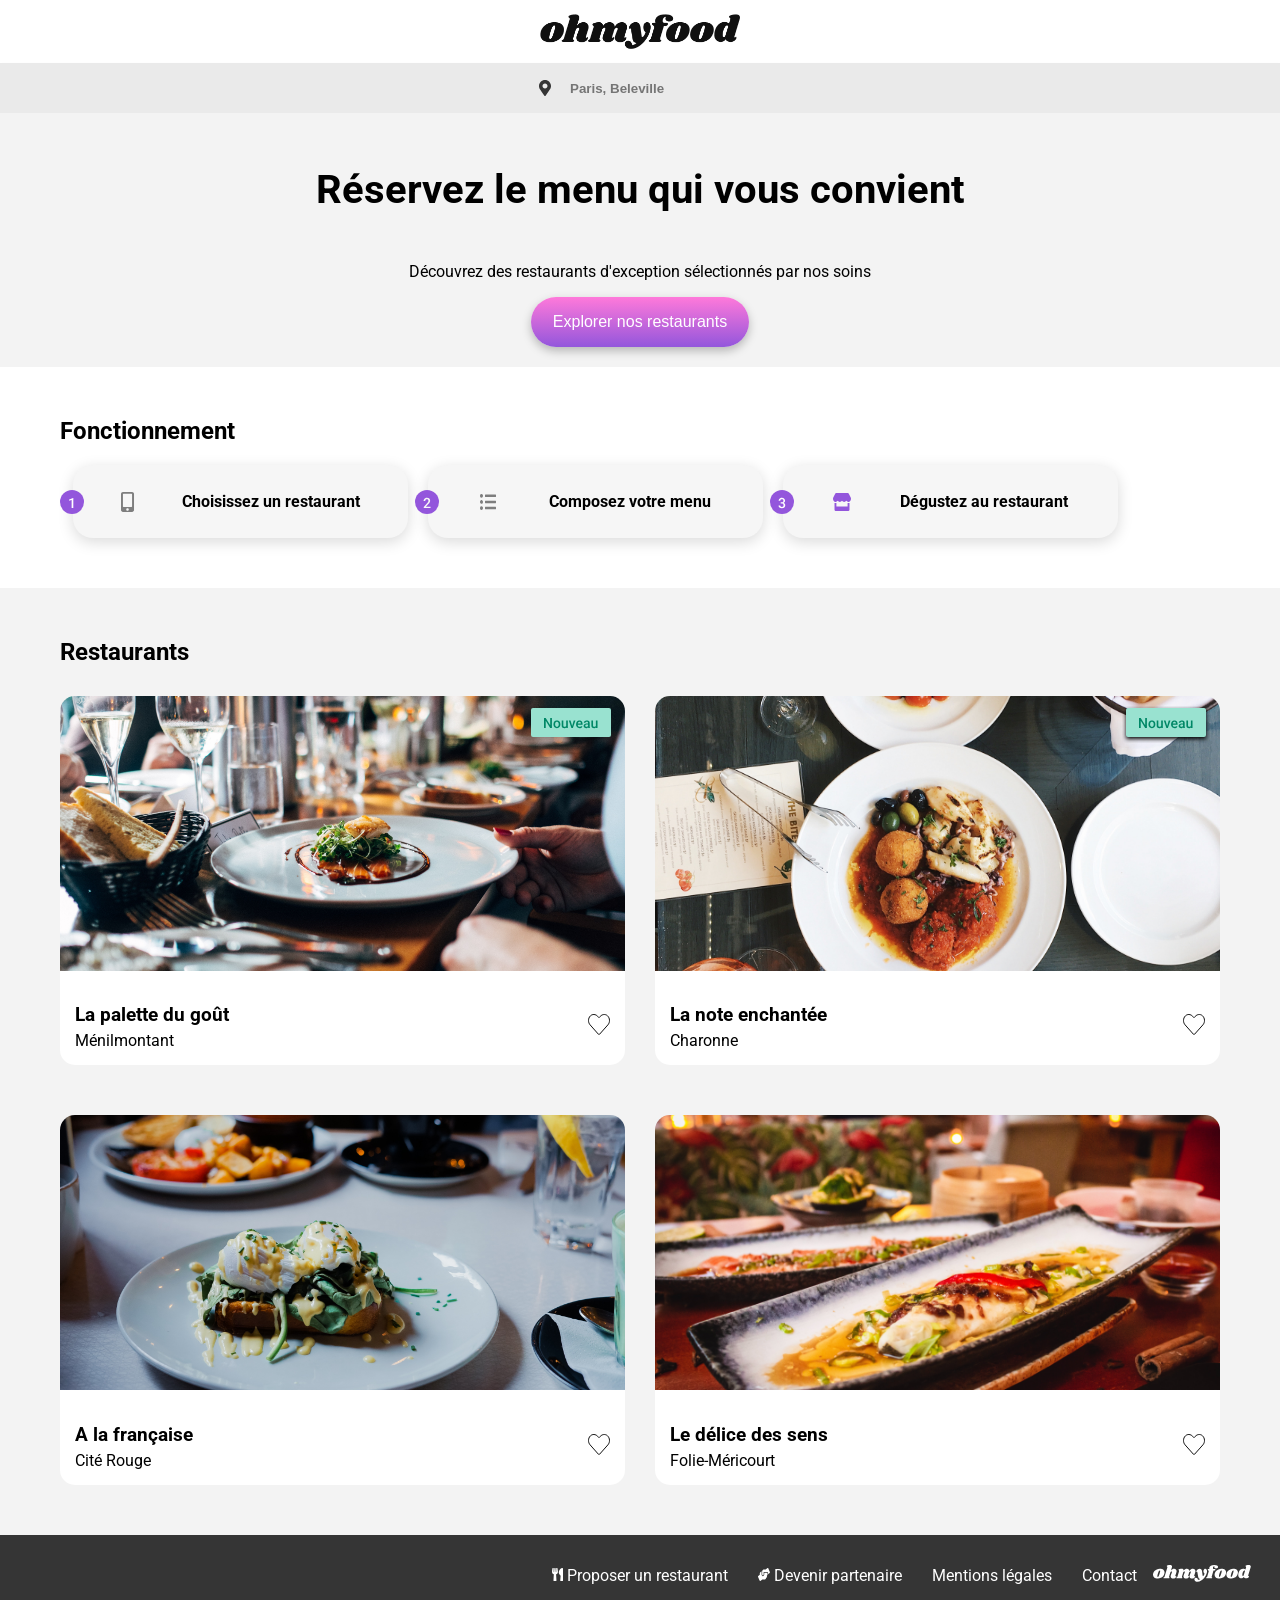
==== commit 3e28eb94: "modifs accessibilité" ====
--- a/index.html
+++ b/index.html
@@ -1,11 +1,4 @@
 <!doctype html>
-<html lang="fr">
-
-<head>
-  <meta charset="UTF-8">
-  <meta name="viewport" content="width=device-width, initial-scale=1.0">
-
-  <link rel="stylesheet" href="SASS/main.css"><!doctype html>
 <html lang="fr">
 
 <head>
@@ -390,377 +383,3 @@
 </body>
 
 </html>
-  <link rel="preconnect" href="https://fonts.googleapis.com">
-  <link rel="preconnect" href="https://fonts.gstatic.com" crossorigin>
-  <link href="https://fonts.googleapis.com/css2?family=Roboto:wght@700&display=swap" rel="stylesheet">
-  <title>Document</title>
-</head>
-
-<body>
-  <div class="loader">
-    <div class="spinner1"></div>
-    <div class="spinner2"></div>
-    <div class="spinner3"></div>
-  </div>
-
-  <header>
-    <img src="assets/logo/ohmyfood.png" alt="ohmyfood">
-  </header>
-  <main>
-    <section class="num-1">
-      <form>
-        <svg xmlns="http://www.w3.org/2000/svg" width="12" height="16" viewBox="0 0 12 16" fill="none">
-          <path
-            d="M5.38337 15.6772C0.842812 9.09472 0 8.41915 0 6C0 2.68628 2.68628 0 6 0C9.31372 0 12 2.68628 12 6C12 8.41915 11.1572 9.09472 6.61662 15.6772C6.31865 16.1076 5.68131 16.1076 5.38337 15.6772ZM6 8.5C7.38072 8.5 8.5 7.38072 8.5 6C8.5 4.61928 7.38072 3.5 6 3.5C4.61928 3.5 3.5 4.61928 3.5 6C3.5 7.38072 4.61928 8.5 6 8.5Z"
-            fill="#353535" />
-        </svg>
-
-        <input type="text" placeholder="Paris, Beleville">
-      </form>
-
-      <div class="section1">
-        <h1 class="titre-accueil">Réservez le menu qui vous convient</h1>
-        <p>
-          Découvrez des restaurants d'exception sélectionnés par nos soins
-        </p>
-        <button>Explorer nos restaurants</button>
-      </div>
-    </section>
-
-    <section class="num-2">
-      <div class="fonctionnement">
-        <h2>Fonctionnement</h2>
-
-        <div class="options">
-          <div class="option">
-            <svg class="notif" xmlns="http://www.w3.org/2000/svg" width="24" height="24" viewBox="0 0 24 24"
-              fill="none">
-              <circle cx="12" cy="12" r="12" fill="#9356DC" />
-              <path d="M13.3113 18.0908H11.6355V9.99583L9.16335 10.8406V9.42108L13.0966 7.97381H13.3113V18.0908Z"
-                fill="white" />
-            </svg>
-
-            <svg class="icone" xmlns="http://www.w3.org/2000/svg" width="14" height="20" viewBox="0 0 14 20"
-              fill="none">
-              <path
-                d="M11.0659 0H1.95281C0.874696 0 0 0.835761 0 1.86589V18.0369C0 19.067 0.874696 19.9028 1.95281 19.9028H11.0659C12.144 19.9028 13.0187 19.067 13.0187 18.0369V1.86589C13.0187 0.835761 12.144 0 11.0659 0ZM6.50937 18.6589C5.78927 18.6589 5.2075 18.103 5.2075 17.4149C5.2075 16.7269 5.78927 16.171 6.50937 16.171C7.22947 16.171 7.81124 16.7269 7.81124 17.4149C7.81124 18.103 7.22947 18.6589 6.50937 18.6589ZM11.0659 14.4606C11.0659 14.7172 10.8462 14.9271 10.5777 14.9271H2.44101C2.1725 14.9271 1.95281 14.7172 1.95281 14.4606V2.33236C1.95281 2.0758 2.1725 1.86589 2.44101 1.86589H10.5777C10.8462 1.86589 11.0659 2.0758 11.0659 2.33236V14.4606Z"
-                fill="#7E7E7E" />
-            </svg>
-            <p><strong>Choisissez un restaurant</strong></p>
-          </div>
-
-          <div class="option">
-            <svg class="notif" xmlns="http://www.w3.org/2000/svg" width="24" height="24" viewBox="0 0 24 24"
-              fill="none">
-              <circle cx="12" cy="12" r="12" fill="#9356DC" />
-              <path
-                d="M15.5341 18.0908H8.75479V16.9344L12.1133 13.2712C12.598 12.7311 12.9419 12.281 13.1451 11.9209C13.3528 11.5562 13.4567 11.1915 13.4567 10.8268C13.4567 10.3467 13.3205 9.9589 13.0481 9.66344C12.7804 9.36799 12.418 9.22026 11.9609 9.22026C11.4162 9.22026 10.9938 9.38645 10.6937 9.71884C10.3936 10.0512 10.2436 10.5059 10.2436 11.083H8.5609C8.5609 10.469 8.6994 9.91735 8.97638 9.428C9.25799 8.93404 9.65732 8.55087 10.1744 8.2785C10.696 8.00613 11.2962 7.86994 11.9748 7.86994C12.9535 7.86994 13.7244 8.11692 14.2876 8.61088C14.8555 9.10023 15.1394 9.77885 15.1394 10.6468C15.1394 11.1499 14.9963 11.6785 14.7101 12.2325C14.4284 12.7819 13.9645 13.4074 13.3182 14.1091L10.853 16.7474H15.5341V18.0908Z"
-                fill="#F7F7F7" />
-            </svg>
-
-            <svg class="icone" xmlns="http://www.w3.org/2000/svg" width="16" height="16" viewBox="0 0 16 16"
-              fill="none">
-              <path
-                d="M1.5 0C1.20333 0 0.913319 0.107749 0.666645 0.309621C0.419972 0.511493 0.227713 0.798421 0.114181 1.13412C0.000649929 1.46982 -0.0290551 1.83922 0.0288228 2.1956C0.0867006 2.55197 0.229562 2.87933 0.439341 3.13626C0.649119 3.3932 0.916394 3.56817 1.20737 3.63906C1.49834 3.70995 1.79994 3.67356 2.07403 3.53451C2.34811 3.39546 2.58238 3.15999 2.74721 2.85786C2.91203 2.55574 3 2.20054 3 1.83718C3 1.34993 2.84197 0.882636 2.56066 0.538098C2.27936 0.19356 1.89783 0 1.5 0ZM1.5 6.12393C1.20333 6.12393 0.913319 6.23168 0.666645 6.43355C0.419972 6.63543 0.227713 6.92235 0.114181 7.25805C0.000649929 7.59376 -0.0290551 7.96315 0.0288228 8.31953C0.0867006 8.67591 0.229562 9.00326 0.439341 9.2602C0.649119 9.51713 0.916394 9.6921 1.20737 9.76299C1.49834 9.83388 1.79994 9.7975 2.07403 9.65845C2.34811 9.51939 2.58238 9.28392 2.74721 8.9818C2.91203 8.67967 3 8.32447 3 7.96111C3 7.47386 2.84197 7.00657 2.56066 6.66203C2.27936 6.31749 1.89783 6.12393 1.5 6.12393ZM1.5 12.2479C1.20333 12.2479 0.913319 12.3556 0.666645 12.5575C0.419972 12.7594 0.227713 13.0463 0.114181 13.382C0.000649929 13.7177 -0.0290551 14.0871 0.0288228 14.4435C0.0867006 14.7998 0.229562 15.1272 0.439341 15.3841C0.649119 15.6411 0.916394 15.816 1.20737 15.8869C1.49834 15.9578 1.79994 15.9214 2.07403 15.7824C2.34811 15.6433 2.58238 15.4079 2.74721 15.1057C2.91203 14.8036 3 14.4484 3 14.085C3 13.5978 2.84197 13.1305 2.56066 12.786C2.27936 12.4414 1.89783 12.2479 1.5 12.2479ZM15.5 12.8603H5.5C5.36739 12.8603 5.24022 12.9248 5.14645 13.0396C5.05268 13.1545 5 13.3102 5 13.4727V14.6974C5 14.8599 5.05268 15.0156 5.14645 15.1305C5.24022 15.2453 5.36739 15.3098 5.5 15.3098H15.5C15.6326 15.3098 15.7598 15.2453 15.8536 15.1305C15.9473 15.0156 16 14.8599 16 14.6974V13.4727C16 13.3102 15.9473 13.1545 15.8536 13.0396C15.7598 12.9248 15.6326 12.8603 15.5 12.8603ZM15.5 0.612393H5.5C5.36739 0.612393 5.24022 0.676913 5.14645 0.791759C5.05268 0.906605 5 1.06237 5 1.22479V2.44957C5 2.61199 5.05268 2.76775 5.14645 2.8826C5.24022 2.99745 5.36739 3.06197 5.5 3.06197H15.5C15.6326 3.06197 15.7598 2.99745 15.8536 2.8826C15.9473 2.76775 16 2.61199 16 2.44957V1.22479C16 1.06237 15.9473 0.906605 15.8536 0.791759C15.7598 0.676913 15.6326 0.612393 15.5 0.612393ZM15.5 6.73633H5.5C5.36739 6.73633 5.24022 6.80085 5.14645 6.91569C5.05268 7.03054 5 7.1863 5 7.34872V8.57351C5 8.73592 5.05268 8.89169 5.14645 9.00653C5.24022 9.12138 5.36739 9.1859 5.5 9.1859H15.5C15.6326 9.1859 15.7598 9.12138 15.8536 9.00653C15.9473 8.89169 16 8.73592 16 8.57351V7.34872C16 7.1863 15.9473 7.03054 15.8536 6.91569C15.7598 6.80085 15.6326 6.73633 15.5 6.73633Z"
-                fill="#7E7E7E" />
-            </svg>
-            <p><strong>Composez votre menu</strong></p>
-          </div>
-
-          <div class="option">
-            <svg class="notif" xmlns="http://www.w3.org/2000/svg" width="24" height="24" viewBox="0 0 24 24"
-              fill="none">
-              <circle cx="12" cy="12" r="12" fill="#9356DC" />
-              <path
-                d="M10.7006 12.2812H11.7255C12.2425 12.2766 12.6511 12.1427 12.9512 11.8796C13.2559 11.6165 13.4082 11.2356 13.4082 10.737C13.4082 10.2569 13.2813 9.88528 13.0273 9.62214C12.7781 9.35438 12.3949 9.2205 11.8778 9.2205C11.4254 9.2205 11.0538 9.35207 10.763 9.61521C10.4721 9.87373 10.3267 10.213 10.3267 10.6331H8.644C8.644 10.1161 8.78018 9.64522 9.05256 9.2205C9.32955 8.79579 9.71271 8.46571 10.2021 8.23027C10.696 7.99021 11.2477 7.87018 11.8571 7.87018C12.8635 7.87018 13.6529 8.12409 14.2253 8.6319C14.8024 9.1351 15.0909 9.8368 15.0909 10.737C15.0909 11.1894 14.9455 11.6165 14.6547 12.0181C14.3684 12.4151 13.9968 12.7152 13.5398 12.9183C14.0938 13.1076 14.5138 13.4053 14.8001 13.8116C15.0909 14.2178 15.2363 14.7026 15.2363 15.2658C15.2363 16.1706 14.9247 16.8908 14.3015 17.4263C13.6829 17.9618 12.8681 18.2296 11.8571 18.2296C10.8876 18.2296 10.0936 17.971 9.47496 17.454C8.85636 16.9369 8.54705 16.2491 8.54705 15.3904H10.2298C10.2298 15.8336 10.3775 16.1937 10.6729 16.4707C10.973 16.7477 11.3746 16.8862 11.8778 16.8862C12.3995 16.8862 12.8104 16.7477 13.1104 16.4707C13.4105 16.1937 13.5605 15.7921 13.5605 15.2658C13.5605 14.7349 13.4036 14.3263 13.0897 14.0401C12.7757 13.7539 12.3095 13.6108 11.6909 13.6108H10.7006V12.2812Z"
-                fill="white" />
-            </svg>
-
-            <svg class="icone" xmlns="http://www.w3.org/2000/svg" width="18" height="18" viewBox="0 0 18 18"
-              fill="none">
-              <path
-                d="M17.5914 4.14926L15.6947 0.52478C15.5252 0.199417 15.2242 0 14.9027 0H3.09613C2.77466 0 2.47365 0.199417 2.30415 0.52478L0.407495 4.14926C-0.571518 6.02098 0.296443 8.62389 2.12588 8.92127C2.25739 8.94226 2.39182 8.95275 2.52625 8.95275C3.39129 8.95275 4.15697 8.49794 4.683 7.79474C5.20904 8.49794 5.97764 8.95275 6.83976 8.95275C7.70479 8.95275 8.47047 8.49794 8.99651 7.79474C9.52254 8.49794 10.2911 8.95275 11.1533 8.95275C12.0183 8.95275 12.784 8.49794 13.31 7.79474C13.839 8.49794 14.6046 8.95275 15.4668 8.95275C15.6041 8.95275 15.7356 8.94226 15.8671 8.92127C17.7024 8.62739 18.5733 6.02448 17.5914 4.14926ZM15.4726 10.0758C15.1804 10.0758 14.891 10.0233 14.6105 9.94284V13.4344H3.38837V9.94284C3.10782 10.0198 2.8185 10.0758 2.52625 10.0758C2.35091 10.0758 2.17264 10.0618 2.00022 10.0338C1.83656 10.0058 1.67583 9.96033 1.52094 9.90786V16.793C1.52094 17.4122 1.93885 17.9125 2.45612 17.9125H15.5486C16.0659 17.9125 16.4838 17.4122 16.4838 16.793V9.90786C16.326 9.96383 16.1681 10.0093 16.0045 10.0338C15.8262 10.0618 15.6509 10.0758 15.4726 10.0758Z"
-                fill="#9356DC" />
-            </svg>
-            <p><strong>Dégustez au restaurant</strong></p>
-          </div>
-        </div>
-      </div>
-    </section>
-
-    <section class="num-3">
-      <h2>Restaurants</h2>
-
-      <div class="carte-restaurants">
-
-        <div class="carte">
-
-          <a href="menu-la-palette-du-goût.html" class="carte-lien">
-            <div class="image-container">
-              <img src="restaurants/menilmontant.jpg" alt="">
-
-              <svg class="nouveau" xmlns="http://www.w3.org/2000/svg" width="88" height="37" viewBox="0 0 88 37"
-                fill="none">
-                <g filter="url(#filter0_d_335233_92)">
-                  <rect x="4" y="2" width="80" height="29" rx="2" fill="#99E2D0" />
-                </g>
-                <path
-                  d="M24.9067 12.0469V22H23.1909L18.727 14.8701V22H17.0112V12.0469H18.727L23.2045 19.1904V12.0469H24.9067ZM26.4721 18.3838V18.2266C26.4721 17.6934 26.5496 17.1989 26.7045 16.7432C26.8595 16.2829 27.0828 15.8841 27.3744 15.5469C27.6707 15.2051 28.0307 14.9408 28.4545 14.7539C28.8829 14.5625 29.366 14.4668 29.9037 14.4668C30.4461 14.4668 30.9291 14.5625 31.353 14.7539C31.7813 14.9408 32.1437 15.2051 32.4399 15.5469C32.7361 15.8841 32.9617 16.2829 33.1166 16.7432C33.2716 17.1989 33.3491 17.6934 33.3491 18.2266V18.3838C33.3491 18.917 33.2716 19.4115 33.1166 19.8672C32.9617 20.3229 32.7361 20.7217 32.4399 21.0635C32.1437 21.4007 31.7836 21.665 31.3598 21.8564C30.936 22.0433 30.4552 22.1367 29.9174 22.1367C29.3751 22.1367 28.8897 22.0433 28.4614 21.8564C28.0375 21.665 27.6775 21.4007 27.3813 21.0635C27.0851 20.7217 26.8595 20.3229 26.7045 19.8672C26.5496 19.4115 26.4721 18.917 26.4721 18.3838ZM28.1196 18.2266V18.3838C28.1196 18.7165 28.1537 19.0309 28.2221 19.3271C28.2905 19.6234 28.3976 19.8831 28.5434 20.1064C28.6892 20.3298 28.8761 20.5052 29.1039 20.6328C29.3318 20.7604 29.603 20.8242 29.9174 20.8242C30.2228 20.8242 30.4871 20.7604 30.7104 20.6328C30.9383 20.5052 31.1251 20.3298 31.2709 20.1064C31.4168 19.8831 31.5239 19.6234 31.5922 19.3271C31.6651 19.0309 31.7016 18.7165 31.7016 18.3838V18.2266C31.7016 17.8984 31.6651 17.5885 31.5922 17.2969C31.5239 17.0007 31.4145 16.7386 31.2641 16.5107C31.1183 16.2829 30.9314 16.1051 30.7036 15.9775C30.4802 15.8454 30.2136 15.7793 29.9037 15.7793C29.5938 15.7793 29.325 15.8454 29.0971 15.9775C28.8738 16.1051 28.6892 16.2829 28.5434 16.5107C28.3976 16.7386 28.2905 17.0007 28.2221 17.2969C28.1537 17.5885 28.1196 17.8984 28.1196 18.2266ZM39.1801 20.2568V14.6035H40.8344V22H39.2758L39.1801 20.2568ZM39.4125 18.7188L39.9662 18.7051C39.9662 19.2018 39.9116 19.6598 39.8022 20.0791C39.6928 20.4938 39.5242 20.8561 39.2963 21.166C39.0685 21.4714 38.7768 21.7106 38.4213 21.8838C38.0659 22.0524 37.6397 22.1367 37.143 22.1367C36.783 22.1367 36.4526 22.0843 36.1518 21.9795C35.851 21.8747 35.5912 21.7129 35.3725 21.4941C35.1583 21.2754 34.992 20.9906 34.8735 20.6396C34.755 20.2887 34.6957 19.8695 34.6957 19.3818V14.6035H36.3432V19.3955C36.3432 19.6644 36.3751 19.89 36.4389 20.0723C36.5027 20.25 36.5893 20.3936 36.6987 20.5029C36.808 20.6123 36.9356 20.6898 37.0815 20.7354C37.2273 20.7809 37.3823 20.8037 37.5463 20.8037C38.0157 20.8037 38.3849 20.7126 38.6537 20.5303C38.9272 20.3434 39.1209 20.0928 39.2348 19.7783C39.3533 19.4639 39.4125 19.1107 39.4125 18.7188ZM44.9291 20.6943L46.7407 14.6035H48.4496L45.8793 22H44.8129L44.9291 20.6943ZM43.5414 14.6035L45.3871 20.7217L45.476 22H44.4096L41.8256 14.6035H43.5414ZM52.6332 22.1367C52.0864 22.1367 51.5919 22.0479 51.1498 21.8701C50.7123 21.6878 50.3386 21.4349 50.0287 21.1113C49.7234 20.7878 49.4887 20.4072 49.3246 19.9697C49.1606 19.5322 49.0786 19.0605 49.0786 18.5547V18.2812C49.0786 17.7025 49.1629 17.1784 49.3315 16.709C49.5001 16.2396 49.7348 15.8385 50.0356 15.5059C50.3364 15.1686 50.6918 14.9111 51.102 14.7334C51.5121 14.5557 51.9565 14.4668 52.435 14.4668C52.9636 14.4668 53.4262 14.5557 53.8227 14.7334C54.2192 14.9111 54.5473 15.1618 54.8071 15.4854C55.0714 15.8044 55.2674 16.1849 55.395 16.627C55.5271 17.069 55.5932 17.5566 55.5932 18.0898V18.7939H49.8784V17.6113H53.9662V17.4814C53.9571 17.1852 53.8979 16.9072 53.7885 16.6475C53.6837 16.3877 53.5219 16.1781 53.3032 16.0186C53.0844 15.859 52.7927 15.7793 52.4282 15.7793C52.1547 15.7793 51.9109 15.8385 51.6967 15.957C51.4871 16.071 51.3116 16.2373 51.1703 16.4561C51.0291 16.6748 50.9197 16.9391 50.8422 17.249C50.7693 17.5544 50.7328 17.8984 50.7328 18.2812V18.5547C50.7328 18.8783 50.7761 19.179 50.8627 19.457C50.9539 19.7305 51.086 19.9697 51.2592 20.1748C51.4324 20.3799 51.642 20.5417 51.8881 20.6602C52.1342 20.7741 52.4145 20.8311 52.7289 20.8311C53.1254 20.8311 53.4786 20.7513 53.7885 20.5918C54.0984 20.4323 54.3673 20.2067 54.5952 19.915L55.4633 20.7559C55.3038 20.9883 55.0965 21.2116 54.8412 21.4258C54.586 21.6354 54.2739 21.8063 53.9047 21.9385C53.5401 22.0706 53.1163 22.1367 52.6332 22.1367ZM61.0483 20.5166V16.9893C61.0483 16.7249 61.0004 16.4971 60.9047 16.3057C60.809 16.1143 60.6632 15.9661 60.4672 15.8613C60.2758 15.7565 60.0343 15.7041 59.7426 15.7041C59.4737 15.7041 59.2413 15.7497 59.0453 15.8408C58.8494 15.932 58.6967 16.055 58.5873 16.21C58.478 16.3649 58.4233 16.5404 58.4233 16.7363H56.7827C56.7827 16.4447 56.8533 16.1621 56.9946 15.8887C57.1358 15.6152 57.3409 15.3714 57.6098 15.1572C57.8787 14.943 58.2 14.7744 58.5737 14.6514C58.9474 14.5283 59.3666 14.4668 59.8315 14.4668C60.3875 14.4668 60.8797 14.5602 61.308 14.7471C61.741 14.9339 62.0805 15.2165 62.3266 15.5947C62.5773 15.9684 62.7026 16.4378 62.7026 17.0029V20.291C62.7026 20.6283 62.7254 20.9313 62.7709 21.2002C62.8211 21.4645 62.8917 21.6947 62.9828 21.8906V22H61.2944C61.2169 21.8223 61.1554 21.5967 61.1098 21.3232C61.0688 21.0452 61.0483 20.7764 61.0483 20.5166ZM61.2875 17.502L61.3012 18.5205H60.1186C59.8133 18.5205 59.5444 18.5501 59.312 18.6094C59.0795 18.6641 58.8858 18.7461 58.7309 18.8555C58.5759 18.9648 58.4597 19.097 58.3823 19.252C58.3048 19.4069 58.2661 19.5824 58.2661 19.7783C58.2661 19.9743 58.3116 20.1543 58.4028 20.3184C58.4939 20.4779 58.6261 20.6032 58.7993 20.6943C58.977 20.7855 59.1912 20.8311 59.4418 20.8311C59.7791 20.8311 60.073 20.7627 60.3237 20.626C60.5789 20.4847 60.7794 20.3138 60.9252 20.1133C61.0711 19.9082 61.1485 19.7145 61.1577 19.5322L61.6909 20.2637C61.6362 20.4505 61.5427 20.651 61.4106 20.8652C61.2784 21.0794 61.1052 21.2845 60.8911 21.4805C60.6814 21.6719 60.4285 21.8291 60.1323 21.9521C59.8406 22.0752 59.5034 22.1367 59.1205 22.1367C58.6375 22.1367 58.2068 22.041 57.8286 21.8496C57.4503 21.6536 57.1541 21.3916 56.9399 21.0635C56.7257 20.7308 56.6186 20.3548 56.6186 19.9355C56.6186 19.5436 56.6915 19.1973 56.8373 18.8965C56.9877 18.5911 57.2065 18.3359 57.4936 18.1309C57.7853 17.9258 58.1407 17.7708 58.56 17.666C58.9793 17.5566 59.4578 17.502 59.9955 17.502H61.2875ZM68.8754 20.2568V14.6035H70.5297V22H68.9711L68.8754 20.2568ZM69.1078 18.7188L69.6616 18.7051C69.6616 19.2018 69.6069 19.6598 69.4975 20.0791C69.3881 20.4938 69.2195 20.8561 68.9916 21.166C68.7638 21.4714 68.4721 21.7106 68.1166 21.8838C67.7612 22.0524 67.3351 22.1367 66.8383 22.1367C66.4783 22.1367 66.1479 22.0843 65.8471 21.9795C65.5463 21.8747 65.2866 21.7129 65.0678 21.4941C64.8536 21.2754 64.6873 20.9906 64.5688 20.6396C64.4503 20.2887 64.3911 19.8695 64.3911 19.3818V14.6035H66.0385V19.3955C66.0385 19.6644 66.0704 19.89 66.1342 20.0723C66.198 20.25 66.2846 20.3936 66.394 20.5029C66.5034 20.6123 66.631 20.6898 66.7768 20.7354C66.9226 20.7809 67.0776 20.8037 67.2416 20.8037C67.711 20.8037 68.0802 20.7126 68.3491 20.5303C68.6225 20.3434 68.8162 20.0928 68.9301 19.7783C69.0486 19.4639 69.1078 19.1107 69.1078 18.7188Z"
-                  fill="#008766" />
-                <defs>
-                  <filter id="filter0_d_335233_92" x="0" y="0" width="88" height="37" filterUnits="userSpaceOnUse"
-                    color-interpolation-filters="sRGB">
-                    <feFlood flood-opacity="0" result="BackgroundImageFix" />
-                    <feColorMatrix in="SourceAlpha" type="matrix" values="0 0 0 0 0 0 0 0 0 0 0 0 0 0 0 0 0 0 127 0"
-                      result="hardAlpha" />
-                    <feOffset dy="2" />
-                    <feGaussianBlur stdDeviation="2" />
-                    <feColorMatrix type="matrix" values="0 0 0 0 0 0 0 0 0 0 0 0 0 0 0 0 0 0 0.15 0" />
-                    <feBlend mode="normal" in2="BackgroundImageFix" result="effect1_dropShadow_335233_92" />
-                    <feBlend mode="normal" in="SourceGraphic" in2="effect1_dropShadow_335233_92" result="shape" />
-                  </filter>
-                </defs>
-              </svg>
-            </div>
-
-            <div class="carte-infos">
-              <div class="carte-texte">
-                <h3>La palette du goût</h3>
-                <p>Ménilmontant</p>
-              </div>
-            </div>
-          </a>
-
-          <!-- Cœur indépendant du lien -->
-          <div class="heart">
-            <input type="checkbox" id="heart0">
-
-            <label for="heart0">
-              <svg class="heart-empty" xmlns="http://www.w3.org/2000/svg" width="22" height="21" viewBox="0 0 22 21"
-                fill="none">
-                <path
-                  d="M12.2207 2.40527C14.1599 0.222558 17.2057 -0.147219 19.3223 1.62402L19.5244 1.80176C22.0187 4.12419 22.1558 8.32368 19.9121 10.8496L11.5977 20.2148C11.2807 20.5716 10.8021 20.5941 10.4648 20.2822L10.3994 20.2148L2.08496 10.8496C-0.0847856 8.40259 -0.0235333 4.38556 2.25 2.02539L2.47656 1.80176C4.53112 -0.108075 7.5843 0.134683 9.58887 2.19922L9.78027 2.40527L10.627 3.35742L11.001 3.77734L11.374 3.35742L12.2207 2.40527Z"
-                  stroke="#101010" />
-              </svg>
-
-              <svg class="heart-full" xmlns="http://www.w3.org/2000/svg" width="22" height="21" viewBox="0 0 22 21"
-                fill="none">
-                <path
-                  d="M19.865 1.43593C17.5103 -0.753131 14.0083 -0.359381 11.847 2.07343L11.0005 3.02499L10.154 2.07343C7.99701 -0.359381 4.49076 -0.753131 2.13607 1.43593C-0.562363 3.94843 -0.704161 8.45781 1.71068 11.1812L10.0251 20.5469C10.5622 21.1516 11.4345 21.1516 11.9716 20.5469L20.2861 11.1812C22.7052 8.45781 22.5634 3.94843 19.865 1.43593Z"
-                  fill="url(#paint0_linear_335233_100)" />
-                <defs>
-                  <linearGradient id="paint0_linear_335233_100" x1="11.0002" y1="-5.4601" x2="3.43443" y2="27.9923"
-                    gradientUnits="userSpaceOnUse">
-                    <stop stop-color="#9356DC" />
-                    <stop offset="1" stop-color="#FF79DA" />
-                  </linearGradient>
-                </defs>
-              </svg>
-            </label>
-          </div>
-
-        </div>
-
-
-        <div class="carte">
-
-          <a href="menu-la-note-enchantee.html" class="carte-lien">
-            <div class="image-container">
-              <img src="restaurants/charonne.jpg" alt="">
-
-              <svg class="nouveau" xmlns="http://www.w3.org/2000/svg" width="88" height="37" viewBox="0 0 88 37"
-                fill="none">
-                <g filter="url(#filter0_d_335233_92_2)">
-                  <rect x="4" y="2" width="80" height="29" rx="2" fill="#99E2D0" />
-                </g>
-                <path
-                  d="M24.9067 12.0469V22H23.1909L18.727 14.8701V22H17.0112V12.0469H18.727L23.2045 19.1904V12.0469H24.9067ZM26.4721 18.3838V18.2266C26.4721 17.6934 26.5496 17.1989 26.7045 16.7432C26.8595 16.2829 27.0828 15.8841 27.3744 15.5469C27.6707 15.2051 28.0307 14.9408 28.4545 14.7539C28.8829 14.5625 29.366 14.4668 29.9037 14.4668C30.4461 14.4668 30.9291 14.5625 31.353 14.7539C31.7813 14.9408 32.1437 15.2051 32.4399 15.5469C32.7361 15.8841 32.9617 16.2829 33.1166 16.7432C33.2716 17.1989 33.3491 17.6934 33.3491 18.2266V18.3838C33.3491 18.917 33.2716 19.4115 33.1166 19.8672C32.9617 20.3229 32.7361 20.7217 32.4399 21.0635C32.1437 21.4007 31.7836 21.665 31.3598 21.8564C30.936 22.0433 30.4552 22.1367 29.9174 22.1367C29.3751 22.1367 28.8897 22.0433 28.4614 21.8564C28.0375 21.665 27.6775 21.4007 27.3813 21.0635C27.0851 20.7217 26.8595 20.3229 26.7045 19.8672C26.5496 19.4115 26.4721 18.917 26.4721 18.3838ZM28.1196 18.2266V18.3838C28.1196 18.7165 28.1537 19.0309 28.2221 19.3271C28.2905 19.6234 28.3976 19.8831 28.5434 20.1064C28.6892 20.3298 28.8761 20.5052 29.1039 20.6328C29.3318 20.7604 29.603 20.8242 29.9174 20.8242C30.2228 20.8242 30.4871 20.7604 30.7104 20.6328C30.9383 20.5052 31.1251 20.3298 31.2709 20.1064C31.4168 19.8831 31.5239 19.6234 31.5922 19.3271C31.6651 19.0309 31.7016 18.7165 31.7016 18.3838V18.2266C31.7016 17.8984 31.6651 17.5885 31.5922 17.2969C31.5239 17.0007 31.4145 16.7386 31.2641 16.5107C31.1183 16.2829 30.9314 16.1051 30.7036 15.9775C30.4802 15.8454 30.2136 15.7793 29.9037 15.7793C29.5938 15.7793 29.325 15.8385 29.0971 15.9775C28.8738 16.1051 28.6892 16.2373 28.5434 16.5107C28.3976 16.7386 28.2905 17.0007 28.2221 17.2969C28.1537 17.5544 28.1196 17.8984 28.1196 18.2266ZM39.1801 20.2568V14.6035H40.8344V22H39.2758L39.1801 20.2568ZM39.4125 18.7188L39.9662 18.7051C39.9662 19.2018 39.9116 19.6598 39.8022 20.0791C39.6928 20.4938 39.5242 20.8561 39.2963 21.166C39.0685 21.4714 38.7768 21.7106 38.4213 21.8838C38.0659 22.0524 37.6397 22.1367 37.143 22.1367C36.783 22.1367 36.4526 22.0843 36.1518 21.9795C35.851 21.8747 35.5912 21.7129 35.3725 21.4941C35.1583 21.2754 34.992 20.9906 34.8735 20.6396C34.755 20.2887 34.6957 19.8695 34.6957 19.3818V14.6035H36.3432V19.3955C36.3432 19.6644 36.3751 19.89 36.4389 20.0723C36.5027 20.25 36.5893 20.3936 36.6987 20.5029C36.808 20.6123 36.9356 20.6898 37.0815 20.7354C37.2273 20.7809 37.3823 20.8037 37.5463 20.8037C38.0157 20.8037 38.3849 20.7126 38.6537 20.5303C38.9272 20.3434 39.1209 20.0928 39.2348 19.7783C39.3533 19.4639 39.4125 19.1107 39.4125 18.7188ZM44.9291 20.6943L46.7407 14.6035H48.4496L45.8793 22H44.8129L44.9291 20.6943ZM43.5414 14.6035L45.3871 20.7217L45.476 22H44.4096L41.8256 14.6035H43.5414ZM52.6332 22.1367C52.0864 22.1367 51.5919 22.0479 51.1498 21.8701C50.7123 21.6878 50.3386 21.4349 50.0287 21.1113C49.7234 20.7878 49.4887 20.4072 49.3246 19.9697C49.1606 19.5322 49.0786 19.0605 49.0786 18.5547V18.2812C49.0786 17.7025 49.1629 17.1784 49.3315 16.709C49.5001 16.2396 49.7348 15.8385 50.0356 15.5059C50.3364 15.1686 50.6918 14.9111 51.102 14.7334C51.5121 14.5557 51.9565 14.4668 52.435 14.4668C52.9636 14.4668 53.4262 14.5557 53.8227 14.7334C54.2192 14.9111 54.5473 15.1618 54.8071 15.4854C55.0714 15.8044 55.2674 16.1849 55.395 16.627C55.5271 17.069 55.5932 17.5566 55.5932 18.0898V18.7939H49.8784V17.6113H53.9662V17.4814C53.9571 17.1852 53.8979 16.9072 53.7885 16.6475C53.6837 16.3877 53.5219 16.1781 53.3032 16.0186C53.0844 15.859 52.7927 15.7793 52.4282 15.7793C52.1547 15.7793 51.9109 15.8385 51.6967 15.957C51.4871 16.071 51.3116 16.2373 51.1703 16.4561C51.0291 16.6748 50.9197 16.9391 50.8422 17.249C50.7693 17.5544 50.7328 17.8984 50.7328 18.2812V18.5547C50.7328 18.8783 50.7761 19.179 50.8627 19.457C50.9539 19.7305 51.086 19.9697 51.2592 20.1748C51.4324 20.3799 51.642 20.5417 51.8881 20.6602C52.1342 20.7741 52.4145 20.8311 52.7289 20.8311C53.1254 20.8311 53.4786 20.7513 53.7885 20.5918C54.0984 20.4323 54.3673 20.2067 54.5952 19.915L55.4633 20.7559C55.3038 20.9883 55.0965 21.2116 54.8412 21.4258C54.586 21.6354 54.2739 21.8063 53.9047 21.9385C53.5401 22.0706 53.1163 22.1367 52.6332 22.1367ZM61.0483 20.5166V16.9893C61.0483 16.7249 61.0004 16.4971 60.9047 16.3057C60.809 16.1143 60.6632 15.9661 60.4672 15.8613C60.2758 15.7565 60.0343 15.7041 59.7426 15.7041C59.4737 15.7041 59.2413 15.7497 59.0453 15.8408C58.8494 15.932 58.6967 16.055 58.5873 16.21C58.478 16.3649 58.4233 16.5404 58.4233 16.7363H56.7827C56.7827 16.4447 56.8533 16.1621 56.9946 15.8887C57.1358 15.6152 57.3409 15.3714 57.6098 15.1572C57.8787 14.943 58.2 14.7744 58.5737 14.6514C58.9474 14.5283 59.3666 14.4668 59.8315 14.4668C60.3875 14.4668 60.8797 14.5602 61.308 14.7471C61.741 14.9339 62.0805 15.2165 62.3266 15.5947C62.5773 15.9684 62.7026 16.4378 62.7026 17.0029V20.291C62.7026 20.6283 62.7254 20.9313 62.7709 21.2002C62.8211 21.4645 62.8917 21.6947 62.9828 21.8906V22H61.2944C61.2169 21.8223 61.1554 21.5967 61.1098 21.3232C61.0688 21.0452 61.0483 20.7764 61.0483 20.5166ZM61.2875 17.502L61.3012 18.5205H60.1186C59.8133 18.5205 59.5444 18.5501 59.312 18.6094C59.0795 18.6641 58.8858 18.7461 58.7309 18.8555C58.5759 18.9648 58.4597 19.097 58.3823 19.252C58.3048 19.4069 58.2661 19.5824 58.2661 19.7783C58.2661 19.9743 58.3116 20.1543 58.4028 20.3184C58.4939 20.4779 58.6261 20.6032 58.7993 20.6943C58.977 20.7855 59.1912 20.8311 59.4418 20.8311C59.7791 20.8311 60.073 20.7627 60.3237 20.626C60.5789 20.4847 60.7794 20.3138 60.9252 20.1133C61.0711 19.9082 61.1485 19.7145 61.1577 19.5322L61.6909 20.2637C61.6362 20.4505 61.5427 20.651 61.4106 20.8652C61.2784 21.0794 61.1052 21.2845 60.8911 21.4805C60.6814 21.6719 60.4285 21.8291 60.1323 21.9521C59.8406 22.0752 59.5034 22.1367 59.1205 22.1367C58.6375 22.1367 58.2068 22.041 57.8286 21.8496C57.4503 21.6536 57.1541 21.3916 56.9399 21.0635C56.7257 20.7308 56.6186 20.3548 56.6186 19.9355C56.6186 19.5436 56.6915 19.1973 56.8373 18.8965C56.9877 18.5911 57.2065 18.3359 57.4936 18.1309C57.7853 17.9258 58.1407 17.7708 58.56 17.666C58.9793 17.5566 59.4578 17.502 59.9955 17.502H61.2875ZM68.8754 20.2568V14.6035H70.5297V22H68.9711L68.8754 20.2568ZM69.1078 18.7188L69.6616 18.7051C69.6616 19.2018 69.6069 19.6598 69.4975 20.0791C69.3881 20.4938 69.2195 20.8561 68.9916 21.166C68.7638 21.4714 68.4721 21.7106 68.1166 21.8838C67.7612 22.0524 67.3351 22.1367 66.8383 22.1367C66.4783 22.1367 66.1479 22.0843 65.8471 21.9795C65.5463 21.8747 65.2866 21.7129 65.0678 21.4941C64.8536 21.2754 64.6873 20.9906 64.5688 20.6396C64.4503 20.2887 64.3911 19.8695 64.3911 19.3818V14.6035H66.0385V19.3955C66.0385 19.6644 66.0704 19.89 66.1342 20.0723C66.198 20.25 66.2846 20.3936 66.394 20.5029C66.5034 20.6123 66.631 20.6898 66.7768 20.7354C66.9226 20.7809 67.0776 20.8037 67.2416 20.8037C67.711 20.8037 68.0802 20.7126 68.3491 20.5303C68.6225 20.3434 68.8162 20.0928 68.9301 19.7783C69.0486 19.4639 69.1078 19.1107 69.1078 18.7188Z"
-                  fill="#008766" />
-                <defs>
-                  <filter id="filter0_d_335233_92_2" x="0" y="0" width="88" height="37" filterUnits="userSpaceOnUse"
-                    color-interpolation-filters="sRGB">
-                    <feFlood flood-opacity="0" result="BackgroundImageFix" />
-                    <feColorMatrix in="SourceAlpha" type="matrix" values="0 0 0 0 0 0 0 0 0 0 0 0 0 0 0 0 0 0 127 0"
-                      result="hardAlpha" />
-                    <feOffset dy="2" />
-                    <feGaussianBlur stdDeviation="2" />
-                    <feColorMatrix type="matrix" values="0 0 0 0 0 0 0 0 0 0 0 0 0 0 0 0 0 0.15 0" />
-                    <feBlend mode="normal" in2="BackgroundImageFix" result="effect1_dropShadow_335233_92" />
-                    <feBlend mode="normal" in="SourceGraphic" in2="effect1_dropShadow_335233_92" result="shape" />
-                  </filter>
-                </defs>
-              </svg>
-            </div>
-
-            <div class="carte-infos">
-              <div class="carte-texte">
-                <h3>La note enchantée</h3>
-                <p>Charonne</p>
-              </div>
-            </div>
-          </a>
-
-          <!-- Cœur indépendant du lien -->
-          <div class="heart">
-            <input type="checkbox" id="heart1">
-
-            <label for="heart1">
-              <svg class="heart-empty" xmlns="http://www.w3.org/2000/svg" width="22" height="21" viewBox="0 0 22 21"
-                fill="none">
-                <path
-                  d="M12.2207 2.40527C14.1599 0.222558 17.2057 -0.147219 19.3223 1.62402L19.5244 1.80176C22.0187 4.12419 22.1558 8.32368 19.9121 10.8496L11.5977 20.2148C11.2807 20.5716 10.8021 20.5941 10.4648 20.2822L10.3994 20.2148L2.08496 10.8496C-0.0847856 8.40259 -0.0235333 4.38556 2.25 2.02539L2.47656 1.80176C4.53112 -0.108075 7.5843 0.134683 9.58887 2.19922L9.78027 2.40527L10.627 3.35742L11.001 3.77734L11.374 3.35742L12.2207 2.40527Z"
-                  stroke="#101010" />
-              </svg>
-
-              <svg class="heart-full" xmlns="http://www.w3.org/2000/svg" width="22" height="21" viewBox="0 0 22 21"
-                fill="none">
-                <path
-                  d="M19.865 1.43593C17.5103 -0.753131 14.0083 -0.359381 11.847 2.07343L11.0005 3.02499L10.154 2.07343C7.99701 -0.359381 4.49076 -0.753131 2.13607 1.43593C-0.562363 3.94843 -0.704161 8.45781 1.71068 11.1812L10.0251 20.5469C10.5622 21.1516 11.4345 21.1516 11.9716 20.5469L20.2861 11.1812C22.7052 8.45781 22.5634 3.94843 19.865 1.43593Z"
-                  fill="url(#paint0_linear_335233_100_2)" />
-                <defs>
-                  <linearGradient id="paint0_linear_335233_100_2" x1="11.0002" y1="-5.4601" x2="3.43443" y2="27.9923"
-                    gradientUnits="userSpaceOnUse">
-                    <stop stop-color="#9356DC" />
-                    <stop offset="1" stop-color="#FF79DA" />
-                  </linearGradient>
-                </defs>
-              </svg>
-            </label>
-          </div>
-
-        </div>
-
-        <div class="carte">
-
-          <a href="menu-a-la-francaise.html" class="carte-lien">
-            <div class="image-container">
-              <img src="restaurants/cite_rouge.jpg" alt="">
-            </div>
-
-            <div class="carte-infos">
-              <div class="carte-texte">
-                <h3>A la française</h3>
-                <p>Cité Rouge</p>
-              </div>
-            </div>
-          </a>
-
-          <!-- Cœur indépendant du lien -->
-          <div class="heart">
-            <input type="checkbox" id="heart2">
-
-            <label for="heart2">
-              <svg class="heart-empty" xmlns="http://www.w3.org/2000/svg" width="22" height="21" viewBox="0 0 22 21"
-                fill="none">
-                <path
-                  d="M12.2207 2.40527C14.1599 0.222558 17.2057 -0.147219 19.3223 1.62402L19.5244 1.80176C22.0187 4.12419 22.1558 8.32368 19.9121 10.8496L11.5977 20.2148C11.2807 20.5716 10.8021 20.5941 10.4648 20.2822L10.3994 20.2148L2.08496 10.8496C-0.0847856 8.40259 -0.0235333 4.38556 2.25 2.02539L2.47656 1.80176C4.53112 -0.108075 7.5843 0.134683 9.58887 2.19922L9.78027 2.40527L10.627 3.35742L11.001 3.77734L11.374 3.35742L12.2207 2.40527Z"
-                  stroke="#101010" />
-              </svg>
-
-              <svg class="heart-full" xmlns="http://www.w3.org/2000/svg" width="22" height="21" viewBox="0 0 22 21"
-                fill="none">
-                <path
-                  d="M19.865 1.43593C17.5103 -0.753131 14.0083 -0.359381 11.847 2.07343L11.0005 3.02499L10.154 2.07343C7.99701 -0.359381 4.49076 -0.753131 2.13607 1.43593C-0.562363 3.94843 -0.704161 8.45781 1.71068 11.1812L10.0251 20.5469C10.5622 21.1516 11.4345 21.1516 11.9716 20.5469L20.2861 11.1812C22.7052 8.45781 22.5634 3.94843 19.865 1.43593Z"
-                  fill="url(#paint0_linear_335233_100)" />
-                <defs>
-                  <linearGradient id="paint0_linear_335233_100_3" x1="11.0002" y1="-5.4601" x2="3.43443" y2="27.9923"
-                    gradientUnits="userSpaceOnUse">
-                    <stop stop-color="#9356DC" />
-                    <stop offset="1" stop-color="#FF79DA" />
-                  </linearGradient>
-                </defs>
-              </svg>
-            </label>
-          </div>
-
-        </div>
-
-        <div class="carte">
-
-          <a href="menu-le-delice-des-sens.html" class="carte-lien">
-            <div class="image-container">
-              <img src="restaurants/folie_mericourt.jpg" alt="">
-            </div>
-
-            <div class="carte-infos">
-              <div class="carte-texte">
-                <h3>Le délice des sens</h3>
-                <p>Folie-Méricourt</p>
-              </div>
-            </div>
-          </a>
-
-          <!-- Cœur indépendant du lien -->
-          <div class="heart">
-            <input type="checkbox" id="heart3">
-
-            <label for="heart3">
-              <svg class="heart-empty" xmlns="http://www.w3.org/2000/svg" width="22" height="21" viewBox="0 0 22 21"
-                fill="none">
-                <path
-                  d="M12.2207 2.40527C14.1599 0.222558 17.2057 -0.147219 19.3223 1.62402L19.5244 1.80176C22.0187 4.12419 22.1558 8.32368 19.9121 10.8496L11.5977 20.2148C11.2807 20.5716 10.8021 20.5941 10.4648 20.2822L10.3994 20.2148L2.08496 10.8496C-0.0847856 8.40259 -0.0235333 4.38556 2.25 2.02539L2.47656 1.80176C4.53112 -0.108075 7.5843 0.134683 9.58887 2.19922L9.78027 2.40527L10.627 3.35742L11.001 3.77734L11.374 3.35742L12.2207 2.40527Z"
-                  stroke="#101010" />
-              </svg>
-
-              <svg class="heart-full" xmlns="http://www.w3.org/2000/svg" width="22" height="21" viewBox="0 0 22 21"
-                fill="none">
-                <path
-                  d="M19.865 1.43593C17.5103 -0.753131 14.0083 -0.359381 11.847 2.07343L11.0005 3.02499L10.154 2.07343C7.99701 -0.359381 4.49076 -0.753131 2.13607 1.43593C-0.562363 3.94843 -0.704161 8.45781 1.71068 11.1812L10.0251 20.5469C10.5622 21.1516 11.4345 21.1516 11.9716 20.5469L20.2861 11.1812C22.7052 8.45781 22.5634 3.94843 19.865 1.43593Z"
-                  fill="url(#paint0_linear_335233_100)" />
-                <defs>
-                  <linearGradient id="paint0_linear_335233_100_4" x1="11.0002" y1="-5.4601" x2="3.43443" y2="27.9923"
-                    gradientUnits="userSpaceOnUse">
-                    <stop stop-color="#9356DC" />
-                    <stop offset="1" stop-color="#FF79DA" />
-                  </linearGradient>
-                </defs>
-              </svg>
-            </label>
-          </div>
-
-        </div>
-      </div>
-    </section>
-  </main>
-  <footer>
-    <div class="footer-container">
-      <div>
-        <svg xmlns="http://www.w3.org/2000/svg" width="98" height="17" viewBox="0 0 98 17" fill="none">
-          <path
-            d="M6.78595 3.78C8.41795 3.78 9.61795 4.11 10.3859 4.77C11.1659 5.43 11.5559 6.294 11.5559 7.362C11.5559 7.722 11.5079 8.124 11.4119 8.568C11.1839 9.552 10.7579 10.416 10.1339 11.16C9.50995 11.892 8.74195 12.462 7.82995 12.87C6.92995 13.266 5.95195 13.464 4.89595 13.464C3.22795 13.464 1.99195 13.134 1.18795 12.474C0.395946 11.802 -5.36982e-05 10.914 -5.36982e-05 9.81C-5.36982e-05 9.438 0.0479463 9.024 0.143946 8.568C0.371946 7.632 0.803946 6.804 1.43995 6.084C2.08795 5.352 2.87395 4.788 3.79795 4.392C4.73395 3.984 5.72995 3.78 6.78595 3.78ZM6.73195 5.382C6.47995 5.382 6.20995 5.61 5.92195 6.066C5.64595 6.51 5.31595 7.356 4.93195 8.604C4.54795 9.852 4.35595 10.728 4.35595 11.232C4.35595 11.496 4.39795 11.676 4.48195 11.772C4.56595 11.856 4.67995 11.898 4.82395 11.898C5.07595 11.922 5.33395 11.706 5.59795 11.25C5.87395 10.794 6.21595 9.906 6.62395 8.586C6.99595 7.422 7.18195 6.576 7.18195 6.048C7.18195 5.796 7.13995 5.622 7.05595 5.526C6.98395 5.43 6.87595 5.382 6.73195 5.382ZM22.3149 10.818C22.2909 10.866 22.2789 10.938 22.2789 11.034C22.2789 11.118 22.2969 11.184 22.3329 11.232C22.3809 11.28 22.4409 11.304 22.5129 11.304C22.6569 11.304 22.7769 11.244 22.8729 11.124C22.9809 10.992 23.0529 10.926 23.0889 10.926C23.1489 10.926 23.1969 10.968 23.2329 11.052C23.2689 11.124 23.2869 11.214 23.2869 11.322C23.2989 11.67 23.1849 12.012 22.9449 12.348C22.7049 12.672 22.3509 12.942 21.8829 13.158C21.4269 13.362 20.8749 13.464 20.2269 13.464C19.4349 13.464 18.8049 13.284 18.3369 12.924C17.8689 12.552 17.6289 12.06 17.6169 11.448C17.6169 11.004 17.7249 10.506 17.9409 9.954L18.9309 7.362C18.9909 7.206 19.0209 7.08 19.0209 6.984C19.0209 6.828 18.9669 6.708 18.8589 6.624C18.7629 6.528 18.6429 6.48 18.4989 6.48C18.2709 6.48 18.0369 6.588 17.7969 6.804C17.5689 7.008 17.3829 7.344 17.2389 7.812V7.776L16.1049 11.43C16.0689 11.574 16.0509 11.7 16.0509 11.808C16.0509 11.964 16.0809 12.09 16.1409 12.186C16.2009 12.27 16.2849 12.354 16.3929 12.438C16.4769 12.522 16.5369 12.594 16.5729 12.654C16.6089 12.702 16.6149 12.768 16.5909 12.852C16.5309 13.008 16.4109 13.122 16.2309 13.194C16.0509 13.266 15.7749 13.302 15.4029 13.302H11.2989C10.9869 13.302 10.7589 13.254 10.6149 13.158C10.4709 13.05 10.4229 12.912 10.4709 12.744C10.5189 12.6 10.6449 12.474 10.8489 12.366C11.0289 12.27 11.1789 12.156 11.2989 12.024C11.4189 11.892 11.5209 11.682 11.6049 11.394L14.3409 2.412C14.3769 2.304 14.3949 2.214 14.3949 2.142C14.3949 2.01 14.3589 1.902 14.2869 1.818C14.2269 1.734 14.1429 1.65 14.0349 1.566C13.9149 1.47 13.8249 1.386 13.7649 1.314C13.7169 1.242 13.7109 1.146 13.7469 1.026C13.8189 0.750001 14.1969 0.510001 14.8809 0.306001C15.5649 0.102001 16.2789 1.54972e-06 17.0229 1.54972e-06C17.7189 1.54972e-06 18.2289 0.132002 18.5529 0.396002C18.8889 0.660001 19.0569 1.02 19.0569 1.476C19.0569 1.74 19.0149 1.998 18.9309 2.25L17.9589 5.418C18.4269 4.806 18.9189 4.38 19.4349 4.14C19.9629 3.9 20.5329 3.78 21.1449 3.78C21.8769 3.78 22.4649 4.002 22.9089 4.446C23.3649 4.89 23.5929 5.466 23.5929 6.174C23.5929 6.546 23.5329 6.912 23.4129 7.272L22.3149 10.818ZM41.1782 10.818C41.1542 10.866 41.1422 10.938 41.1422 11.034C41.1422 11.118 41.1602 11.184 41.1962 11.232C41.2442 11.28 41.3042 11.304 41.3762 11.304C41.5202 11.304 41.6402 11.244 41.7362 11.124C41.8442 10.992 41.9162 10.926 41.9522 10.926C42.0122 10.926 42.0602 10.968 42.0962 11.052C42.1322 11.124 42.1502 11.214 42.1502 11.322C42.1622 11.67 42.0482 12.012 41.8082 12.348C41.5682 12.672 41.2142 12.942 40.7462 13.158C40.2902 13.362 39.7382 13.464 39.0902 13.464C38.2982 13.464 37.6682 13.284 37.2002 12.924C36.7322 12.552 36.4922 12.06 36.4802 11.448C36.4802 11.004 36.5882 10.506 36.8042 9.954L37.7942 7.362C37.8542 7.206 37.8842 7.08 37.8842 6.984C37.8842 6.828 37.8302 6.708 37.7222 6.624C37.6262 6.528 37.5062 6.48 37.3622 6.48C37.1582 6.48 36.9482 6.57 36.7322 6.75C36.5162 6.93 36.3242 7.212 36.1562 7.596L35.1662 10.818C35.1422 10.866 35.1302 10.938 35.1302 11.034C35.1302 11.118 35.1482 11.184 35.1842 11.232C35.2322 11.28 35.2922 11.304 35.3642 11.304C35.5082 11.304 35.6282 11.244 35.7242 11.124C35.8322 10.992 35.9042 10.926 35.9402 10.926C36.0002 10.926 36.0482 10.968 36.0842 11.052C36.1202 11.124 36.1382 11.214 36.1382 11.322C36.1502 11.67 36.0362 12.012 35.7962 12.348C35.5562 12.672 35.2022 12.942 34.7342 13.158C34.2782 13.362 33.7262 13.464 33.0782 13.464C32.2862 13.464 31.6562 13.284 31.1882 12.924C30.7202 12.552 30.4802 12.06 30.4682 11.448C30.4682 11.004 30.5762 10.506 30.7922 9.954L31.7822 7.362C31.8422 7.206 31.8722 7.08 31.8722 6.984C31.8722 6.828 31.8182 6.708 31.7102 6.624C31.6142 6.528 31.4942 6.48 31.3502 6.48C31.1462 6.48 30.9362 6.57 30.7202 6.75C30.5042 6.918 30.3242 7.194 30.1802 7.578L28.9922 11.43C28.9442 11.562 28.9202 11.688 28.9202 11.808C28.9202 11.952 28.9502 12.072 29.0102 12.168C29.0702 12.252 29.1542 12.342 29.2622 12.438C29.3462 12.51 29.4062 12.576 29.4422 12.636C29.4782 12.696 29.4842 12.768 29.4602 12.852C29.4122 13.008 29.2982 13.122 29.1182 13.194C28.9382 13.266 28.6562 13.302 28.2722 13.302H24.1682C23.8562 13.302 23.6342 13.254 23.5022 13.158C23.3582 13.05 23.3042 12.912 23.3402 12.744C23.3882 12.6 23.5142 12.474 23.7182 12.366C23.8982 12.27 24.0482 12.156 24.1682 12.024C24.2882 11.892 24.3902 11.682 24.4742 11.394L26.0762 6.192C26.1002 6.132 26.1122 6.048 26.1122 5.94C26.1122 5.808 26.0822 5.706 26.0222 5.634C25.9742 5.562 25.8902 5.472 25.7702 5.364C25.6502 5.268 25.5662 5.184 25.5182 5.112C25.4702 5.04 25.4642 4.944 25.5002 4.824C25.5722 4.548 25.9502 4.308 26.6342 4.104C27.3182 3.888 28.0322 3.78 28.7762 3.78C29.3642 3.78 29.8262 3.942 30.1622 4.266C30.5102 4.59 30.6782 5.034 30.6662 5.598C31.1582 4.914 31.6742 4.44 32.2142 4.176C32.7662 3.912 33.3602 3.78 33.9962 3.78C34.6922 3.78 35.2562 3.984 35.6882 4.392C36.1322 4.788 36.3782 5.31 36.4262 5.958C36.9422 5.142 37.4942 4.578 38.0822 4.266C38.6702 3.942 39.3122 3.78 40.0082 3.78C40.7402 3.78 41.3282 4.002 41.7722 4.446C42.2282 4.89 42.4562 5.466 42.4562 6.174C42.4562 6.546 42.3962 6.912 42.2762 7.272L41.1782 10.818ZM52.2857 3.78C52.8137 3.78 53.2337 3.996 53.5457 4.428C53.8697 4.848 54.0317 5.424 54.0317 6.156C54.0317 6.792 53.9177 7.476 53.6897 8.208C53.2457 9.684 52.5317 11.076 51.5477 12.384C50.5757 13.692 49.4537 14.742 48.1817 15.534C46.9217 16.326 45.6617 16.722 44.4017 16.722C43.7777 16.722 43.2377 16.614 42.7817 16.398C42.3377 16.182 42.0017 15.894 41.7737 15.534C41.5337 15.174 41.4137 14.79 41.4137 14.382C41.4137 14.202 41.4437 14.004 41.5037 13.788C41.6117 13.452 41.7917 13.194 42.0437 13.014C42.2957 12.834 42.5957 12.744 42.9437 12.744C43.4957 12.744 43.9457 12.93 44.2937 13.302C44.6537 13.686 44.8817 14.208 44.9777 14.868C45.7457 14.832 46.4537 14.502 47.1017 13.878C46.4897 13.77 46.0337 13.566 45.7337 13.266C45.4457 12.954 45.2477 12.474 45.1397 11.826L44.4197 7.416C44.3837 7.188 44.3297 7.032 44.2577 6.948C44.1977 6.852 44.1137 6.804 44.0057 6.804C43.9217 6.804 43.8197 6.846 43.6997 6.93C43.5917 7.014 43.5137 7.056 43.4657 7.056C43.3697 7.056 43.3217 6.954 43.3217 6.75C43.3217 6.582 43.3517 6.402 43.4117 6.21C43.6277 5.526 44.0297 4.95 44.6177 4.482C45.2057 4.002 45.8897 3.762 46.6697 3.762C47.4377 3.762 48.0017 3.99 48.3617 4.446C48.7337 4.902 48.9737 5.604 49.0817 6.552L49.6217 10.512C49.6577 10.812 49.7657 10.962 49.9457 10.962C50.1617 10.962 50.4137 10.77 50.7017 10.386C50.9897 9.99 51.2717 9.432 51.5477 8.712C51.1877 8.388 50.9117 8.016 50.7197 7.596C50.5277 7.176 50.4317 6.726 50.4317 6.246C50.4317 5.874 50.4797 5.538 50.5757 5.238C50.7197 4.758 50.9417 4.398 51.2417 4.158C51.5537 3.906 51.9017 3.78 52.2857 3.78ZM61.2518 1.54972e-06C62.5358 1.54972e-06 63.4958 0.198002 64.1318 0.594001C64.7798 0.978001 65.1038 1.452 65.1038 2.016C65.1038 2.472 64.9118 2.826 64.5278 3.078C64.1558 3.318 63.6638 3.438 63.0518 3.438C62.4878 3.438 62.0498 3.3 61.7378 3.024C61.4258 2.748 61.2698 2.406 61.2698 1.998C61.2698 1.746 61.3478 1.482 61.5038 1.206C61.1438 1.206 60.8438 1.296 60.6038 1.476C60.3638 1.644 60.1778 1.938 60.0458 2.358C59.9738 2.622 59.9378 2.868 59.9378 3.096C59.9378 3.384 59.9858 3.612 60.0818 3.78C60.1898 3.936 60.3398 4.014 60.5318 4.014H61.5938C62.2178 4.014 62.5298 4.206 62.5298 4.59C62.5298 4.638 62.5178 4.71 62.4938 4.806C62.4218 5.07 62.2718 5.268 62.0438 5.4C61.8278 5.532 61.4978 5.598 61.0538 5.598H60.5138L58.7318 11.43C58.6958 11.574 58.6778 11.7 58.6778 11.808C58.6778 11.964 58.7078 12.09 58.7678 12.186C58.8278 12.27 58.9118 12.354 59.0198 12.438C59.1038 12.522 59.1638 12.594 59.1998 12.654C59.2358 12.702 59.2418 12.768 59.2178 12.852C59.1578 13.008 59.0378 13.122 58.8578 13.194C58.6778 13.266 58.4018 13.302 58.0298 13.302H53.9258C53.6138 13.302 53.3858 13.254 53.2418 13.158C53.0978 13.05 53.0498 12.912 53.0978 12.744C53.1458 12.6 53.2718 12.474 53.4758 12.366C53.6558 12.27 53.8058 12.156 53.9258 12.024C54.0458 11.892 54.1478 11.682 54.2318 11.394L55.6358 6.786C55.6958 6.606 55.7258 6.42 55.7258 6.228C55.7258 5.988 55.6718 5.802 55.5638 5.67C55.4678 5.526 55.3178 5.37 55.1138 5.202C54.9818 5.094 54.8798 5.004 54.8078 4.932C54.7478 4.848 54.7178 4.752 54.7178 4.644C54.7058 4.416 54.7838 4.254 54.9518 4.158C55.1318 4.062 55.4678 4.014 55.9598 4.014H56.4098C56.3258 3.714 56.2838 3.414 56.2838 3.114C56.2838 2.814 56.3378 2.502 56.4458 2.178C56.6738 1.566 57.1598 1.05 57.9038 0.630001C58.6598 0.210001 59.7758 1.54972e-06 61.2518 1.54972e-06ZM68.3621 3.78C69.9941 3.78 71.1941 4.11 71.9621 4.77C72.7421 5.43 73.1321 6.294 73.1321 7.362C73.1321 7.722 73.0841 8.124 72.9881 8.568C72.7601 9.552 72.3341 10.416 71.7101 11.16C71.0861 11.892 70.3181 12.462 69.4061 12.87C68.5061 13.266 67.5281 13.464 66.4721 13.464C64.8041 13.464 63.5681 13.134 62.7641 12.474C61.9721 11.802 61.5761 10.914 61.5761 9.81C61.5761 9.438 61.6241 9.024 61.7201 8.568C61.9481 7.632 62.3801 6.804 63.0161 6.084C63.6641 5.352 64.4501 4.788 65.3741 4.392C66.3101 3.984 67.3061 3.78 68.3621 3.78ZM68.3081 5.382C68.0561 5.382 67.7861 5.61 67.4981 6.066C67.2221 6.51 66.8921 7.356 66.5081 8.604C66.1241 9.852 65.9321 10.728 65.9321 11.232C65.9321 11.496 65.9741 11.676 66.0581 11.772C66.1421 11.856 66.2561 11.898 66.4001 11.898C66.6521 11.922 66.9101 11.706 67.1741 11.25C67.4501 10.794 67.7921 9.906 68.2001 8.586C68.5721 7.422 68.7581 6.576 68.7581 6.048C68.7581 5.796 68.7161 5.622 68.6321 5.526C68.5601 5.43 68.4521 5.382 68.3081 5.382ZM80.1746 3.78C81.8066 3.78 83.0066 4.11 83.7746 4.77C84.5546 5.43 84.9446 6.294 84.9446 7.362C84.9446 7.722 84.8966 8.124 84.8006 8.568C84.5726 9.552 84.1466 10.416 83.5226 11.16C82.8986 11.892 82.1306 12.462 81.2186 12.87C80.3186 13.266 79.3406 13.464 78.2846 13.464C76.6166 13.464 75.3806 13.134 74.5766 12.474C73.7846 11.802 73.3886 10.914 73.3886 9.81C73.3886 9.438 73.4366 9.024 73.5326 8.568C73.7606 7.632 74.1926 6.804 74.8286 6.084C75.4766 5.352 76.2626 4.788 77.1866 4.392C78.1226 3.984 79.1186 3.78 80.1746 3.78ZM80.1206 5.382C79.8686 5.382 79.5986 5.61 79.3106 6.066C79.0346 6.51 78.7046 7.356 78.3206 8.604C77.9366 9.852 77.7446 10.728 77.7446 11.232C77.7446 11.496 77.7866 11.676 77.8706 11.772C77.9546 11.856 78.0686 11.898 78.2126 11.898C78.4646 11.922 78.7226 11.706 78.9866 11.25C79.2626 10.794 79.6046 9.906 80.0126 8.586C80.3846 7.422 80.5706 6.576 80.5706 6.048C80.5706 5.796 80.5286 5.622 80.4446 5.526C80.3726 5.43 80.2646 5.382 80.1206 5.382ZM95.0831 10.71C95.0591 10.806 95.0471 10.872 95.0471 10.908C95.0471 10.992 95.0711 11.058 95.1191 11.106C95.1671 11.154 95.2271 11.178 95.2991 11.178C95.4431 11.178 95.5631 11.118 95.6591 10.998C95.7671 10.866 95.8391 10.8 95.8751 10.8C95.9351 10.8 95.9831 10.842 96.0191 10.926C96.0551 11.01 96.0731 11.106 96.0731 11.214C96.0851 11.538 95.9591 11.868 95.6951 12.204C95.4431 12.54 95.1011 12.816 94.6691 13.032C94.2371 13.248 93.7691 13.356 93.2651 13.356C92.6651 13.356 92.1431 13.242 91.6991 13.014C91.2551 12.786 90.9491 12.486 90.7811 12.114C90.4571 12.534 90.0851 12.846 89.6651 13.05C89.2451 13.254 88.8011 13.356 88.3331 13.356C87.7811 13.356 87.2651 13.218 86.7851 12.942C86.3171 12.666 85.9391 12.276 85.6511 11.772C85.3751 11.256 85.2371 10.674 85.2371 10.026C85.2371 8.934 85.4411 7.908 85.8491 6.948C86.2691 5.976 86.8511 5.196 87.5951 4.608C88.3391 4.008 89.1851 3.708 90.1331 3.708C90.6491 3.708 91.0871 3.768 91.4471 3.888C91.8191 4.008 92.1551 4.188 92.4551 4.428L93.0671 2.412C93.1031 2.304 93.1211 2.214 93.1211 2.142C93.1211 2.01 93.0851 1.902 93.0131 1.818C92.9531 1.734 92.8691 1.65 92.7611 1.566C92.6411 1.47 92.5511 1.386 92.4911 1.314C92.4431 1.242 92.4371 1.146 92.4731 1.026C92.5451 0.750001 92.9231 0.510001 93.6071 0.306001C94.2911 0.102001 95.0051 1.54972e-06 95.7491 1.54972e-06C96.4451 1.54972e-06 96.9551 0.132002 97.2791 0.396002C97.6151 0.660001 97.7831 1.02 97.7831 1.476C97.7831 1.74 97.7411 1.998 97.6571 2.25L95.0831 10.71ZM92.0771 5.652C91.8851 5.484 91.6751 5.4 91.4471 5.4C91.0991 5.4 90.7571 5.658 90.4211 6.174C90.0851 6.69 89.8151 7.314 89.6111 8.046C89.4071 8.778 89.3111 9.438 89.3231 10.026C89.3231 10.686 89.5391 11.016 89.9711 11.016C90.1271 11.016 90.2591 10.956 90.3671 10.836C90.4751 10.704 90.5771 10.494 90.6731 10.206L92.0771 5.652Z"
-            fill="white" />
-        </svg>
-      </div>
-      <nav>
-        <ul>
-          <li>
-            <span>
-              <svg xmlns="http://www.w3.org/2000/svg" width="11" height="13" viewBox="0 0 11 13" fill="none">
-                <path
-                  d="M5.49736 0.385973C5.51851 0.505308 5.92308 2.78538 5.92308 3.65628C5.92308 4.9842 5.18798 5.93127 4.1012 6.31213L4.44231 12.3576C4.46082 12.7055 4.1726 13 3.80769 13H2.11538C1.75313 13 1.46226 12.708 1.48077 12.3576L1.82188 6.31213C0.732452 5.93127 0 4.98166 0 3.65628C0 2.78284 0.404567 0.505308 0.425721 0.385973C0.510337 -0.129456 1.62356 -0.137073 1.69231 0.413902V3.99905C1.72668 4.08538 2.09159 4.0803 2.11538 3.99905C2.1524 3.35667 2.32428 0.464683 2.32692 0.398668C2.41418 -0.129456 3.50889 -0.129456 3.59351 0.398668C3.5988 0.467223 3.76803 3.35667 3.80505 3.99905C3.82885 4.0803 4.19639 4.08538 4.22813 3.99905V0.413902C4.29688 -0.134534 5.41274 -0.129456 5.49736 0.385973ZM8.64928 7.64005L8.25264 12.3398C8.22091 12.6953 8.51442 13 8.88462 13H10.3654C10.7171 13 11 12.7283 11 12.3906V0.60941C11 0.274254 10.7171 3.62896e-05 10.3654 3.62896e-05C8.18389 3.62896e-05 4.51106 4.53225 8.64928 7.64005Z"
-                  fill="white" />
-              </svg>
-              <a href="#">Proposer un restaurant</a>
-            </span>
-          </li>
-
-          <li>
-            <span>
-              <svg xmlns="http://www.w3.org/2000/svg" width="12" height="13" viewBox="0 0 12 13" fill="none">
-                <path
-                  d="M9.08765 4.87486H6.2572V6.29686C6.2572 7.30495 5.65573 8.12514 4.91646 8.12514C4.1772 8.12514 3.57573 7.30495 3.57573 6.29686V3.2091L2.3672 4.19941C2.00781 4.49143 1.78808 5.02214 1.78808 5.59094V6.79202L0.298367 7.96516C0.0134597 8.18862 -0.0852336 8.68632 0.0804966 9.07483L1.57021 12.5943C1.73407 12.9828 2.09905 13.1148 2.38396 12.8914L4.30941 11.3754H6.85309C7.51042 11.3754 8.04485 10.6466 8.04485 9.75027H8.3428C8.67239 9.75027 8.93868 9.38716 8.93868 8.93771V7.31257H9.08765C9.33531 7.31257 9.53456 7.04087 9.53456 6.70314V5.48429C9.53456 5.14656 9.33531 4.87486 9.08765 4.87486ZM11.838 3.92517L10.3483 0.405735C10.1844 0.0172256 9.81947 -0.114817 9.53456 0.10864L7.60911 1.62459H5.70601C5.48255 1.62459 5.26468 1.71092 5.07475 1.8709L4.45093 2.40161C4.27589 2.54888 4.17161 2.81043 4.17161 3.08975V6.29686C4.17161 6.85804 4.50493 7.31257 4.91646 7.31257C5.328 7.31257 5.66132 6.85804 5.66132 6.29686V4.06229H9.08765C9.66305 4.06229 10.1304 4.69965 10.1304 5.48429V6.20798L11.6202 5.03484C11.9051 4.80884 12.0019 4.31368 11.838 3.92517Z"
-                  fill="white" />
-              </svg>
-              <a href="#">Devenir partenaire</a>
-            </span>
-          </li>
-
-          <li><a href="#">Mentions légales</a></li>
-          <li><a href="mailto:exemple@email.com">Contact</a></li>
-        </ul>
-      </nav>
-    </div>
-  </footer>
-</body>
-
-</html>
